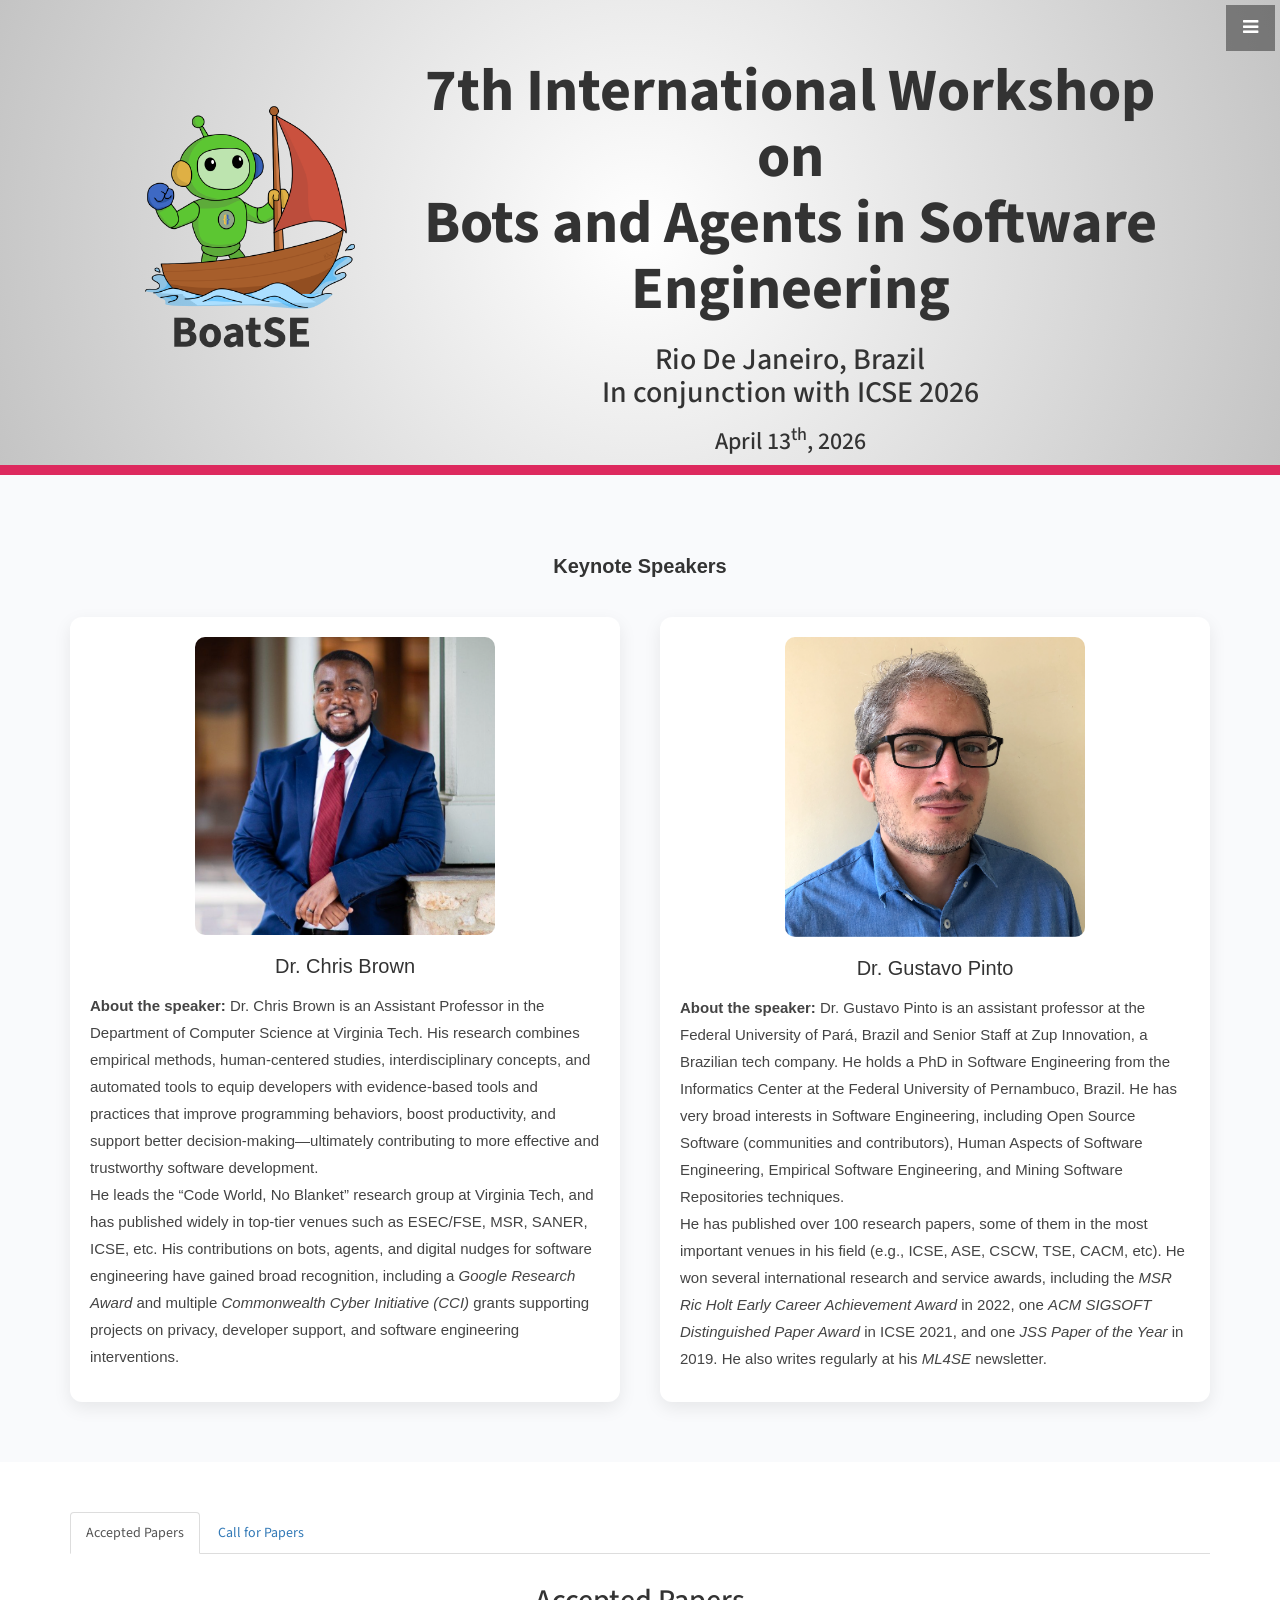
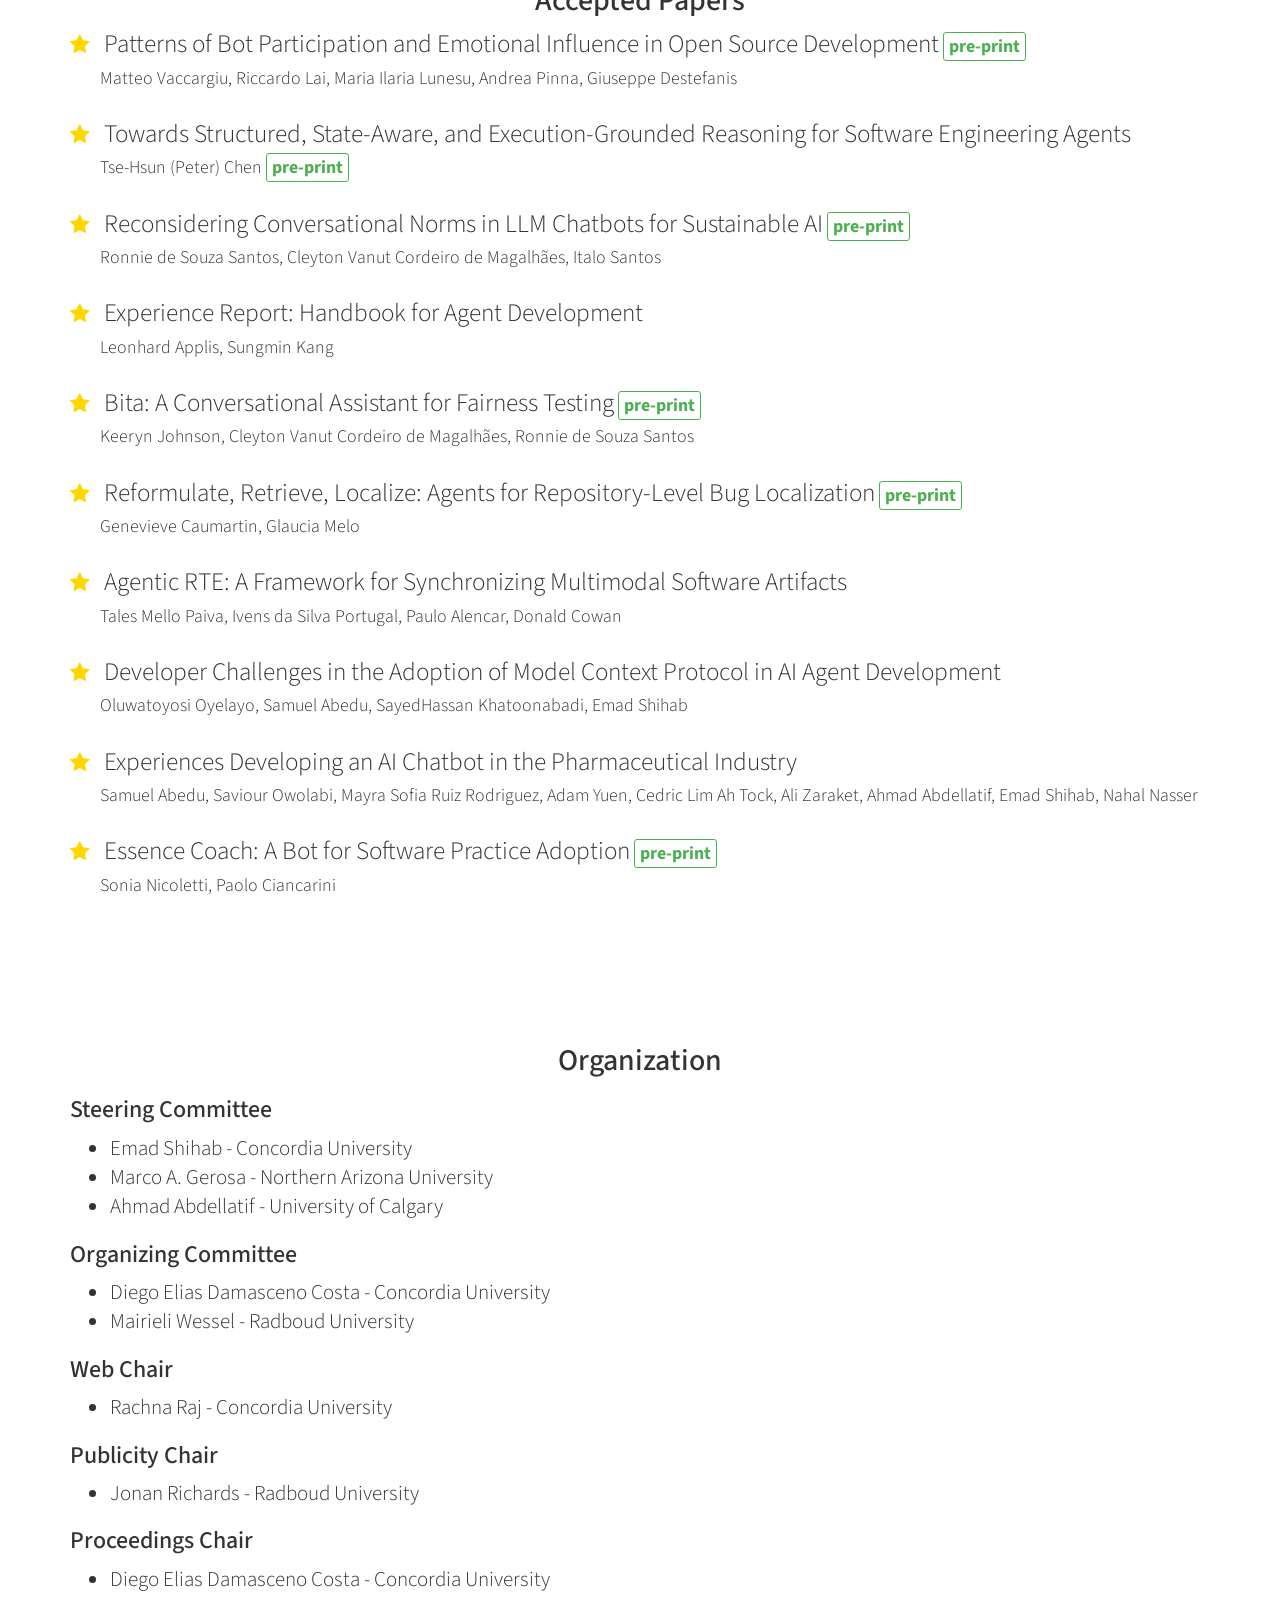
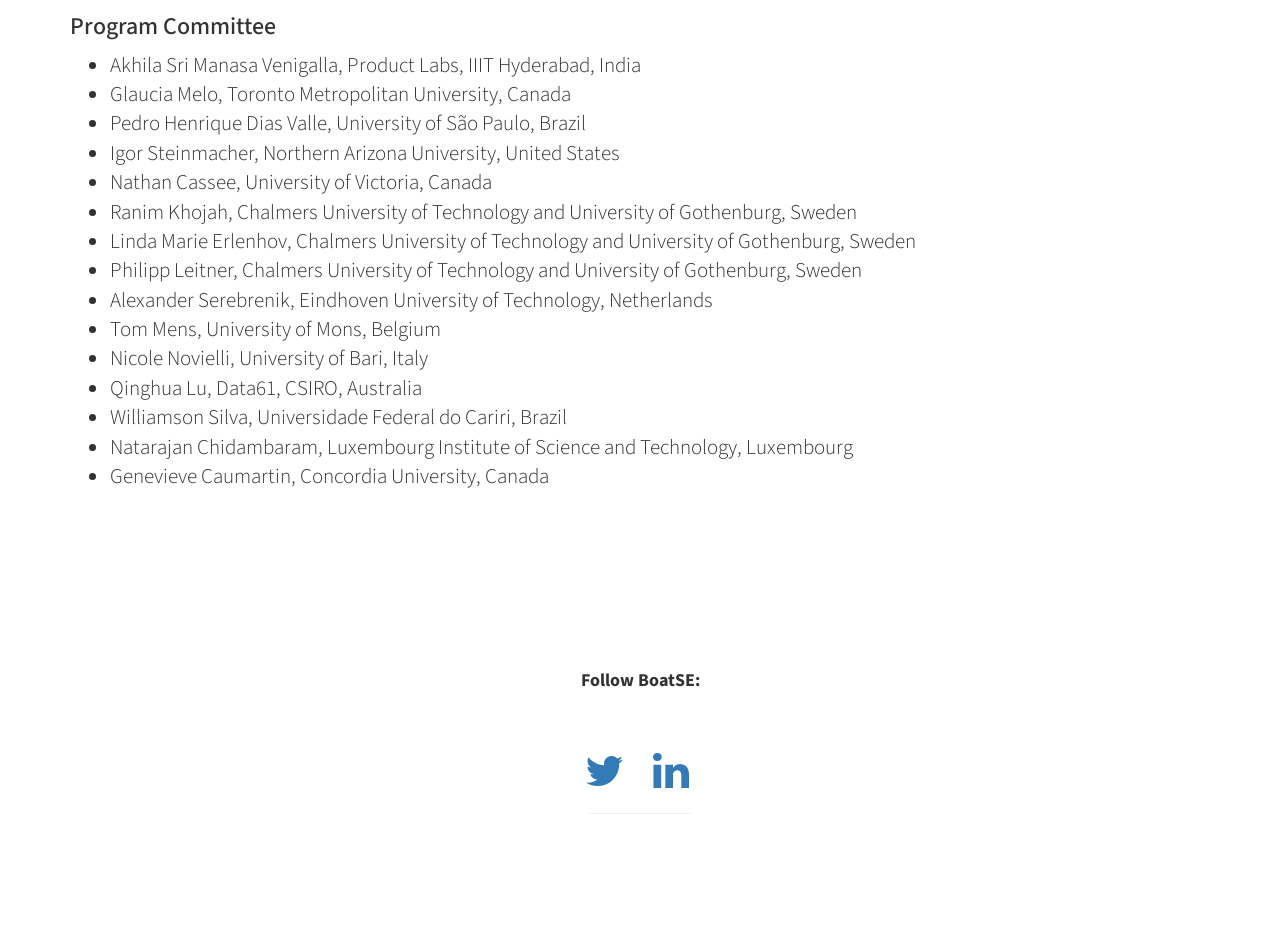
==== index.html @ 49e2bb7d "added preprring for accepted papers, four missing" ====
<!DOCTYPE html>
<html lang="en">

<head>
    <meta charset="euc-jp">
    <link rel="icon" type="image/x-icon" href="img/botse_logo.png" />

    <meta http-equiv="X-UA-Compatible" content="IE=edge">
    <meta name="viewport" content="width=device-width, initial-scale=1">
    <meta name="description" content="7th International Workshop on Bots and Agents in Software Engineerin">
    <meta name="author" content="">
    <title>BoatSE 2026</title>
    <link href="css/bootstrap.min.css" rel="stylesheet">
    <link href="css/stylish-portfolio.css" rel="stylesheet">
    <link href="font-awesome/css/font-awesome.min.css" rel="stylesheet" type="text/css">
    <link href="http://fonts.googleapis.com/css?family=Source+Sans+Pro:300,400,700,300italic,400italic,700italic"
        rel="stylesheet" type="text/css">
</head>

<body width="device-width">

    <a id="menu-toggle" href="#" class="btn btn-dark btn-lg toggle"><i class="fa fa-bars"></i></a>
    <nav id="sidebar-wrapper">
        <ul class="sidebar-nav">
            <a id="menu-close" href="#" class="btn btn-custom btn-lg pull-right toggle"><i class="fa fa-times"></i></a>
            <li class="sidebar-brand">
                <a href="#top" onclick=$("#menu-close").click();>BoatSE 2026</a>
            </li>
            <li>
                <a href="#top" onclick=$("#menu-close").click();>Keynote Speaker</a>
            </li>
            <li>
                <a href="#accepted" onclick=$("#menu-close").click();>Program</a>
            </li>
            <li>
                <a href="#Registration" onclick=$("#menu-close").click();>Registration</a>
            </li>
            <li>
                <a href="#papers" onclick=$("#menu-close").click();>About BoatSE</a>
            </li>
            <li>
                <a href="#papers" onclick=$("#menu-close").click();>Call for Papers</a>
            </li>
            <li>
                <a href="#dates" onclick=$("#menu-close").click();>Important Dates</a>
            </li>
            <li>
                <a href="#submission" onclick=$("#menu-close").click();>How to Submit</a>
            </li>
            <li>
                <a href="#talk" onclick=$("#menu-close").click();>Lighting Talks</a>
            </li>
            <li>
                <a href="#organization" onclick=$("#menu-close").click();>Organization</a>
            </li>
            <!-- <li>
                <a href="http://botse.org/2025/" >BotSE 2025</a>
            </li> -->

            <li>
                <a href="https://botse.github.io/2025/">BotSE 2025</a>
            </li>
            <li>
                <a href="https://botse.github.io/2023/">BotSE 2023</a>
            </li>
            <li>
                <a href="https://botse.github.io/2022/">BotSE 2022</a>
            </li>
            <li>
                <a href="https://botse.github.io/2021/">BotSE 2021</a>
            </li>
            <li>
                <a href="https://botse.github.io/2020/">BotSE 2020</a>
            </li>
            <li>
                <a href="https://botse.github.io/2019/">BotSE 2019</a>
            </li>
            <!-- <li>
                <a href="2016/" onclick = $("#menu-close").click(); >Previous Editions</a>
            </li> -->
        </ul>
    </nav>


    <header id="top" class="header"
        style="background: radial-gradient(circle,rgba(255, 255, 255, 1) 0%, rgba(196, 196, 196, 1) 100%); color: #333;">
        <div
            style="display: flex; flex-wrap: wrap; align-items: center; justify-content: space-around; padding: 0px min(10vw, 100px);">
            <img style="display: block; max-width:300px; max-height:300px; width: auto; height: auto;"
                src="img/logo_boat2026.png">
            <div style="text-align: center; flex: 1 0 300px;">
                <h1 style="font-size: 60px;padding-top: 5%; color:#333;"> <b>7th International Workshop on <br>Bots and
                        Agents in Software Engineering</b> </h1>
                <h2 style="color: #333;">Rio De Janeiro, Brazil <br> In conjunction with ICSE 2026 </h2>
                <h3 style="color: #333;">April 13<sup>th</sup>, 2026</h3>
            </div>
        </div>
    </header>

    <section id="papersAd" style="background-color: #DD295E; color: white !important;">
        <div class="container">
            <div class="row">
                <div class="col-lg-12">
                    <h4 class="text-center"><a style="color: white;" href="http://papers.botse.org/"></a> </h4>
                </div>
            </div>
        </div>
    </section>


    <section id="keynotes" class="about"
        style="padding: 60px 20px; background: #f9fafc; font-family: Arial, sans-serif;">
        <div class="container">
            <h2 class="text-center" style="font-size: 2rem; margin-bottom: 40px; font-weight: bold;">Keynote Speakers
            </h2>
            <div style="display: flex; flex-wrap: wrap; gap: 40px; justify-content: center;">

                <!-- Speaker 1 -->
                <div
                    style="background: #fff; border-radius: 12px; padding: 20px; box-shadow: 0 6px 18px rgba(0,0,0,0.08); text-align: center; flex: 1 1 45%;">
                    <img src="img/ChrisBrown.png" alt="Dr. Chris Brown"
                        style="display: block; width:300px; height:auto; border-radius: 10px; margin: 0 auto 20px;">
                    <h3 style="font-size: 2rem; margin-bottom: 15px;">Dr. Chris Brown</h3>
                    <p style="font-size: 1.5rem; line-height: 1.8; color: #444; text-align: left;">
                        <strong>About the speaker:</strong> Dr. Chris Brown is an Assistant Professor in the Department
                        of Computer Science at Virginia Tech. His research combines empirical methods, human-centered
                        studies, interdisciplinary concepts, and automated tools to equip developers with evidence-based
                        tools and practices that improve programming behaviors, boost productivity, and support better
                        decision-making&mdash;ultimately contributing to more effective and trustworthy software
                        development.
                        <br>
                        He leads the &ldquo;Code World, No Blanket&rdquo; research group at Virginia Tech, and has
                        published widely in top-tier venues such as ESEC/FSE, MSR, SANER, ICSE, etc. His contributions
                        on bots, agents, and digital nudges for software engineering have gained broad recognition,
                        including a <em>Google Research Award</em> and multiple <em>Commonwealth Cyber Initiative
                            (CCI)</em> grants supporting projects on privacy, developer support, and software
                        engineering interventions.
                </div>

                <!-- Speaker 2 -->
                <div
                    style="background: #fff; border-radius: 12px; padding: 20px; box-shadow: 0 6px 18px rgba(0,0,0,0.08); text-align: center; flex: 1 1 45%;">
                    <img src="img/GustavoPinto.png" alt="Dr. Gustavo Pinto"
                        style="display: block; width:300px; height:auto; border-radius: 10px; margin: 0 auto 20px;">
                    <h3 style="font-size: 2rem; margin-bottom: 15px;">Dr. Gustavo Pinto</h3>
                    <p style="font-size: 1.5rem; line-height: 1.8; color: #444; text-align: left;">
                        <strong>About the speaker:</strong> Dr. Gustavo Pinto is an assistant professor at the Federal
                        University of Par&aacute;, Brazil and Senior Staff at Zup Innovation, a Brazilian tech company.
                        He holds a PhD in Software Engineering from the Informatics Center at the Federal University of
                        Pernambuco, Brazil. He has very broad interests in Software Engineering, including Open Source
                        Software (communities and contributors), Human Aspects of Software Engineering, Empirical
                        Software Engineering, and Mining Software Repositories techniques.
                        <br>
                        He has published over 100 research papers, some of them in the most important venues in his
                        field (e.g., ICSE, ASE, CSCW, TSE, CACM, etc). He won several international research and service
                        awards, including the <em>MSR Ric Holt Early Career Achievement Award</em> in 2022, one <em>ACM
                            SIGSOFT Distinguished Paper Award</em> in ICSE 2021, and one <em>JSS Paper of the Year</em>
                        in 2019. He also writes regularly at his <em>ML4SE</em> newsletter.
                    </p>
                </div>

            </div>
        </div>
    </section>

    <!-- <section id="papers" class="about">
        <div class="container">
            <div class="row">
                <div class="col-lg-12">
                    <h2 class="text-center">Call for Papers
                        <br>
                        International Workshop on Bots and Agents in Software Engineering
                        <br>
                        (BoatSE)
                    </h2>
                    <div class="lead">
                        <p class="text-center"></p>
                    </div>
                    <p class="lead" style="text-align: justify;">
                        Bots (short for software robots) are software applications that perform often repetitive or
                        simple tasks. In particular, social and chat bots interacting with humans are a recent research
                        topic. Similarly, bots can be used to automate many tasks that are performed by software
                        practitioners and teams in their day-to-day work. Recent work argue that bots can save
                        developers' time and significantly increase productivity. Therefore, the goal of this one-day
                        workshop is to bring together software engineering researchers and practitioners to discuss the
                        opportunities and challenges of bots in software engineering. We solicit <b>6-page work in
                            progress papers, position papers, and experience reports.</b> Work in progress papers are
                        expected to describe new research results and make contributions to the body knowledge in the
                        area. Position papers are expected to discuss controversial issues in the field, or describe
                        interesting or thought provoking ideas that are not yet fully developed. Experience reports are
                        expected to describe experiences with (amongst other things) the development, deployment, and
                        maintenance of bot-based systems in the software engineering domain.We have also included <b>
                            5-page extended abstract publications</b> free of APC charges that will appear as extended
                        abstracts in the proceedings. All submissions will be reviewed by at least three program
                        committee members. Accepted submissions will be invited to give a talk to present their
                        findings. Submissions may address issues along the general themes, including but not limited, to
                        the following topics:

                    <ul class="lead">
                        <li> Using bots and agents to derive software requirements and documentation </li>
                        <li> Using bots and agents in the context of the reliability, quality, safety, security,
                            privacy, and trustworthiness of software systems </li>
                        <li> Using bots and agents to support software continuous integration, deployment, and delivery
                        </li>
                        <li> Using bots and agents to enhance and support software testing & maintenance </li>
                        <li> Supporting and answering developer questions using bots </li>
                        <li> Issues related to the use of, or research on, SE bots and agents (e.g., privacy, ethical,
                            human-computer interaction) </li>
                        <li> Practical experiences in developing bots </li>
                        <li> Experiences on using bot frameworks in software systems </li>
                        </p>
                    </ul>
                </div>
            </div>

        </div>

    </section> -->



    <section id="papers-section" class="about">
        <div class="container">
            <div class="row">
                <div class="col-lg-12">
                    <!-- Tab Navigation -->
                    <ul class="nav nav-tabs" role="tablist" style="margin-bottom: 30px;">
                        <li role="presentation" class="active">
                            <a href="#accepted-papers" aria-controls="accepted-papers" role="tab"
                                onclick="switchTab(event, 'accepted-papers')">Accepted Papers</a>
                        </li>
                        <li role="presentation">
                            <a href="#call-for-papers" aria-controls="call-for-papers" role="tab"
                                onclick="switchTab(event, 'call-for-papers')">Call for Papers</a>
                        </li>
                    </ul>

                    <!-- Tab Content -->
                    <div class="tab-content">
                        <!-- Accepted Papers Tab -->
                        <div role="tabpanel" class="tab-pane fade in active" id="accepted-papers">
                            <h2 class="text-center">Accepted Papers</h2>
                            <ul class="lead" style="list-style: none; padding-left: 0;">
                                <li style="margin-bottom: 25px;">
                                    <i class="fa fa-star" style="color: #ffd700; margin-right: 10px;"></i>
                                    <span style="font-size: 1.2em;">Patterns of Bot Participation and Emotional
                                        Influence in Open Source Development</span>
                                    <a href="https://www.arxiv.org/pdf/2601.11138" target="_blank" style="font-size: 0.85em; color: #4CAF50; text-decoration: none; 
          border: 1px solid #4CAF50; padding: 1px 5px; border-radius: 3px;">
                                        <b>pre-print</b>
                                    </a><br>
                                    <small style="margin-left: 30px;"> Matteo Vaccargiu, Riccardo Lai, Maria Ilaria
                                        Lunesu, Andrea Pinna, Giuseppe Destefanis</small>
                                    <!-- <small style="margin-left: 30px;">
                                    <a href="#"><i class="fa fa-link"></i> DOI</a> 
                                    <a href="#" style="margin-left: 10px;"><i class="fa fa-file-text"></i> Pre-print</a>
                                </small> -->
                                </li>
                                <li style="margin-bottom: 25px;">
                                    <i class="fa fa-star" style="color: #ffd700; margin-right: 10px;"></i>
                                    <span style="font-size: 1.2em;">Towards Structured, State-Aware, and
                                        Execution-Grounded Reasoning for Software Engineering Agents</span><br>
                                    <small style="margin-left: 30px;"> Tse-Hsun (Peter) Chen </small> <a href="https://www.arxiv.org/pdf/2602.04640" target="_blank" style="font-size: 0.85em; color: #4CAF50; text-decoration: none; 
          border: 1px solid #4CAF50; padding: 1px 5px; border-radius: 3px;">
                                        <b>pre-print</b>
                                    </a>
                                </li>
                                <li style="margin-bottom: 25px;">
                                    <i class="fa fa-star" style="color: #ffd700; margin-right: 10px;"></i>
                                    <span style="font-size: 1.2em;">Reconsidering Conversational Norms in LLM Chatbots
                                        for Sustainable AI</span> <a href="https://arxiv.org/pdf/2512.14673" target="_blank" style="font-size: 0.85em; color: #4CAF50; text-decoration: none; 
          border: 1px solid #4CAF50; padding: 1px 5px; border-radius: 3px;">
                                        <b>pre-print</b>
                                    </a><br>
                                    <small style="margin-left: 30px;">Ronnie de Souza Santos, Cleyton Vanut Cordeiro de
                                        Magalh&atilde;es, Italo Santos </small>
                                </li>
                                <li style="margin-bottom: 25px;">
                                    <i class="fa fa-star" style="color: #ffd700; margin-right: 10px;"></i>
                                    <span style="font-size: 1.2em;">Experience Report: Handbook for Agent
                                        Development</span>
                                    <br>
                                    <small style="margin-left: 30px;"> Leonhard Applis, Sungmin Kang</small>
                                </li>

                                <li style="margin-bottom: 25px;">
                                    <i class="fa fa-star" style="color: #ffd700; margin-right: 10px;"></i>
                                    <span style="font-size: 1.2em;">Bita: A Conversational Assistant for Fairness
                                        Testing</span> <a href="https://arxiv.org/pdf/2512.05428" target="_blank" style="font-size: 0.85em; color: #4CAF50; text-decoration: none; 
          border: 1px solid #4CAF50; padding: 1px 5px; border-radius: 3px;">
                                        <b>pre-print</b>
                                    </a><br>
                                    <small style="margin-left: 30px;"> Keeryn Johnson, Cleyton Vanut Cordeiro de
                                        Magalh&atilde;es, Ronnie de Souza Santos </small>
                                </li>

                                <li style="margin-bottom: 25px;">
                                    <i class="fa fa-star" style="color: #ffd700; margin-right: 10px;"></i>
                                    <span style="font-size: 1.2em;">Reformulate, Retrieve, Localize: Agents for
                                        Repository-Level Bug Localization</span> <a href="https://www.arxiv.org/pdf/2512.07022" target="_blank" style="font-size: 0.85em; color: #4CAF50; text-decoration: none; 
          border: 1px solid #4CAF50; padding: 1px 5px; border-radius: 3px;">
                                        <b>pre-print</b>
                                    </a><br>
                                    <small style="margin-left: 30px;"> Genevieve Caumartin, Glaucia Melo </small>
                                </li>

                                <li style="margin-bottom: 25px;">
                                    <i class="fa fa-star" style="color: #ffd700; margin-right: 10px;"></i>
                                    <span style="font-size: 1.2em;">Agentic RTE: A Framework for Synchronizing
                                        Multimodal Software Artifacts</span><br>
                                    <small style="margin-left: 30px;"> Tales Mello Paiva, Ivens da Silva Portugal, Paulo
                                        Alencar, Donald Cowan </small>
                                </li>

                                <li style="margin-bottom: 25px;">
                                    <i class="fa fa-star" style="color: #ffd700; margin-right: 10px;"></i>
                                    <span style="font-size: 1.2em;">Developer Challenges in the Adoption of Model
                                        Context Protocol in AI Agent Development</span><br>
                                    <small style="margin-left: 30px;"> Oluwatoyosi Oyelayo, Samuel Abedu, SayedHassan
                                        Khatoonabadi, Emad Shihab </small>
                                </li>

                                <li style="margin-bottom: 25px;">
                                    <i class="fa fa-star" style="color: #ffd700; margin-right: 10px;"></i>
                                    <span style="font-size: 1.2em;">Experiences Developing an AI Chatbot in the
                                        Pharmaceutical Industry</span><br>
                                    <small style="margin-left: 30px;"> Samuel Abedu, Saviour Owolabi, Mayra Sofia Ruiz
                                        Rodriguez, Adam Yuen, Cedric Lim Ah Tock, Ali Zaraket, Ahmad Abdellatif, Emad
                                        Shihab, Nahal Nasser </small>
                                </li>

                                <li style="margin-bottom: 25px;">
                                    <i class="fa fa-star" style="color: #ffd700; margin-right: 10px;"></i>
                                    <span style="font-size: 1.2em;">Essence Coach: A Bot for Software Practice
                                        Adoption</span> <a href="https://www.arxiv.org/pdf/2508.16445" target="_blank" style="font-size: 0.85em; color: #4CAF50; text-decoration: none; 
          border: 1px solid #4CAF50; padding: 1px 5px; border-radius: 3px;">
                                        <b>pre-print</b>
                                    </a><br>
                                    <small style="margin-left: 30px;"> Sonia Nicoletti, Paolo Ciancarini</small>
                                </li>
                            </ul>
                        </div>

                        <!-- Call for Papers Tab -->
                        <div role="tabpanel" class="tab-pane fade" id="call-for-papers">
                            <h2 class="text-center">Call for Papers
                                <br>
                                International Workshop on Bots and Agents in Software Engineering
                                <br>
                                (BoatSE)
                            </h2>
                            <div class="lead">
                                <p class="text-center"></p>
                            </div>
                            <p class="lead" style="text-align: justify;">
                                Bots (short for software robots) are software applications that perform often repetitive
                                or
                                simple tasks. In particular, social and chat bots interacting with humans are a recent
                                research
                                topic. Similarly, bots can be used to automate many tasks that are performed by software
                                practitioners and teams in their day-to-day work. Recent work argue that bots can save
                                developers' time and significantly increase productivity. Therefore, the goal of this
                                one-day
                                workshop is to bring together software engineering researchers and practitioners to
                                discuss the
                                opportunities and challenges of bots in software engineering. We solicit <b>6-page work
                                    in
                                    progress papers, position papers, and experience reports.</b> Work in progress
                                papers are
                                expected to describe new research results and make contributions to the body knowledge
                                in the
                                area. Position papers are expected to discuss controversial issues in the field, or
                                describe
                                interesting or thought provoking ideas that are not yet fully developed. Experience
                                reports are
                                expected to describe experiences with (amongst other things) the development,
                                deployment, and
                                maintenance of bot-based systems in the software engineering domain. We have also
                                included <b>
                                    5-page extended abstract publications</b> free of APC charges that will appear as
                                extended
                                abstracts in the proceedings. All submissions will be reviewed by at least three program
                                committee members. Accepted submissions will be invited to give a talk to present their
                                findings. Submissions may address issues along the general themes, including but not
                                limited, to
                                the following topics:
                            </p>

                            <ul class="lead">
                                <li>Using bots and agents to derive software requirements and documentation</li>
                                <li>Using bots and agents in the context of the reliability, quality, safety, security,
                                    privacy, and trustworthiness of software systems</li>
                                <li>Using bots and agents to support software continuous integration, deployment, and
                                    delivery</li>
                                <li>Using bots and agents to enhance and support software testing & maintenance</li>
                                <li>Supporting and answering developer questions using bots</li>
                                <li>Issues related to the use of, or research on, SE bots and agents (e.g., privacy,
                                    ethical,
                                    human-computer interaction)</li>
                                <li>Practical experiences in developing bots</li>
                                <li>Experiences on using bot frameworks in software systems</li>
                            </ul>


                            <section id="dates" class="about">
                                <div class="container">
                                    <div class="row">
                                        <div class="col-lg-12">
                                            <h2 class="text-center">Important Dates</h2>
                                            <p class="lead">All deadlines are firm at the Anywhere on Earth (AoE):</p>

                                            <ul class="lead">

                                                <!-- <li>Submission Deadline: 11 November 2024 </li> -->
                                                <!-- <li>Lightning Talks Submission Deadline: 15 November 2024 </li> -->
                                                <li>Submission Deadline: 27 October 2025</li>
                                                <!-- <li>Lightning talks submission deadline: 24 October 2025</li> -->
                                                <li>Acceptance Notification: 24 November 2025 </li>
                                                <li>Camera Ready: 26 January 2026 </li>
                                            </ul>

                                        </div>
                                    </div>
                                </div>

                                <section id="submission" class="about">
                                    <div class="container">
                                        <div class="row">
                                            <div class="col-lg-12">
                                                <h2 class="text-center">How to Submit (adapted from ICSE)</h2>
                                                <p class="lead" style="text-align: justify;">


                                                    Submissions should be made via <a
                                                        href="https://icse2026-boatse.hotcrp.com">HotCRP</a> by
                                                    the submission deadline. <br><br>

                                                    All submissions must be in PDF format and conform, at the time of
                                                    submission, to the
                                                    official ACM Primary Article Template, which can be obtained from
                                                    the
                                                    <a href="https://www.acm.org/publications/proceedings-template">ACM
                                                        Proceedings Template
                                                        page</a>.
                                                    LaTeX users should use the <code>sigconf</code> option and the
                                                    <code>review</code> option to
                                                    produce line numbers for reviewer reference.
                                                    The following LaTeX code should be placed at the start of the
                                                    document:
                                                    <br><br>
                                                    <span
                                                        style="color:crimson">\documentclass[sigconf,review]{acmart}</span>
                                                    <br><br>
                                                    Submissions must not exceed 6 pages, including all text, figures,
                                                    tables, and appendices;
                                                    one additional page containing only references is permitted.
                                                    <br><br>
                                                    By submitting to BoatSE 2026, authors acknowledge awareness and
                                                    agreement with the
                                                    <a href="https://www.acm.org/publications/policies/plagiarism">ACM
                                                        Policy and Procedures on
                                                        Plagiarism</a>
                                                    and the <a
                                                        href="https://www.ieee.org/publications/rights/plagiarism/id-plagiarism.html">IEEE
                                                        Plagiarism FAQ</a>.
                                                    Papers must not have been published or be under review elsewhere
                                                    during the BoatSE 2026
                                                    review process.
                                                    <br><br>
                                                    Authors should acknowledge that they conform to the authorship
                                                    policy of the IEEE,
                                                    submission policy of the IEEE, and the authorship policy of the ACM
                                                    (and associated FAQ).
                                                    This includes following these points related to the use of
                                                    Generative AI:
                                                <ul class="lead">
                                                    <li style="text-align: justify;">"Generative AI tools and
                                                        technologies, such as ChatGPT, may
                                                        not be listed as authors of an ACM published Work. The use of
                                                        generative AI tools and
                                                        technologies to create content is permitted but must be fully
                                                        disclosed in the Work. For
                                                        example, the authors could include the following statement in
                                                        the Acknowledgements
                                                        section of the Work: ChatGPT was utilized to generate sections
                                                        of this Work, including
                                                        text, tables, graphs, code, data, citations, etc.). If you are
                                                        uncertain about the need
                                                        to disclose the use of a particular tool, err on the side of
                                                        caution, and include a
                                                        disclosure in the acknowledgements section of the Work." - ACM
                                                    </li>
                                                    <li style="text-align: justify;">"The use of artificial intelligence
                                                        (AI)-generated text in
                                                        an article shall be disclosed in the acknowledgements section of
                                                        any paper submitted to
                                                        an IEEE Conference or Periodical. The sections of the paper that
                                                        use AI-generated text
                                                        shall have a citation to the AI system used to generate the
                                                        text." - IEEE</li>
                                                    <li style="text-align: justify;">"If you are using generative AI
                                                        software tools to edit and
                                                        improve the quality of your existing text in much the same way
                                                        you would use a typing
                                                        assistant like Grammarly to improve spelling, grammar,
                                                        punctuation, clarity, engagement
                                                        or to use a basic word processing system to correct spelling or
                                                        grammar, it is not
                                                        necessary to disclose such usage of these tools in your Work." -
                                                        ACM</li>
                                                </ul>
                                            </div>
                                        </div>
                                    </div>
                                </section>

                            </section>

    </section>

    <section id="organization" class="about">
        <div class="container">
            <div class="row">
                <div class="col-lg-12">
                    <h2 class="text-center">Organization</h2>

                    <h3>Steering Committee</h3>
                    <ul class="lead">
                        <li>Emad Shihab - Concordia University </li>
                        <li>Marco A. Gerosa - Northern Arizona University</li>
                        <li>Ahmad Abdellatif - University of Calgary</li>
                    </ul>

                    <h3>Organizing Committee</h3>
                    <ul class="lead">
                        <li>Diego Elias Damasceno Costa - Concordia University</li>
                        <li>Mairieli Wessel - Radboud University</li>
                    </ul>

                    <h3>Web Chair</h3>
                    <ul class="lead">
                        <li>
                            Rachna Raj - Concordia University
                        </li>
                    </ul>


                    <h3>Publicity Chair</h3>
                    <ul class="lead">
                        <li> Jonan Richards - Radboud University</li>
                    </ul>


                    <h3>Proceedings Chair</h3>
                    <ul class="lead">
                        <li>Diego Elias Damasceno Costa - Concordia University</li>
                    </ul>


                    <h3>Program Committee</h3>
                    <ul class="lead">

                        <li>Akhila Sri Manasa Venigalla, Product Labs, IIIT Hyderabad, India</li>
                        <li>Glaucia Melo, Toronto Metropolitan University, Canada</li>
                        <li>Pedro Henrique Dias Valle, University of S&atilde;o Paulo, Brazil</li>
                        <li>Igor Steinmacher, Northern Arizona University, United States</li>
                        <li>Nathan Cassee, University of Victoria, Canada</li>
                        <li>Ranim Khojah, Chalmers University of Technology and University of Gothenburg, Sweden</li>
                        <li>Linda Marie Erlenhov, Chalmers University of Technology and University of Gothenburg, Sweden
                        </li>
                        <li>Philipp Leitner, Chalmers University of Technology and University of Gothenburg, Sweden</li>
                        <li>Alexander Serebrenik, Eindhoven University of Technology, Netherlands</li>
                        <li>Tom Mens, University of Mons, Belgium</li>
                        <li>Nicole Novielli, University of Bari, Italy</li>
                        <li>Qinghua Lu, Data61, CSIRO, Australia</li>
                        <li>Williamson Silva, Universidade Federal do Cariri, Brazil</li>
                        <li>Natarajan Chidambaram, Luxembourg Institute of Science and Technology, Luxembourg</li>
                        <li>Genevieve Caumartin, Concordia University, Canada</li>


                    </ul>

                </div>
            </div>

        </div>

    </section>


    <footer>
        <div class="container">
            <div class="row">
                <div class="col-lg-10 col-lg-offset-1 text-center">
                    <h4><strong>Follow BoatSE:</strong>
                    </h4>
                    <p><br></p>

                    <br>
                    <ul class="list-inline">

                        <li>
                            <a href="https://twitter.com/BotSE_WS"><i class="fa fa-twitter fa-fw fa-3x"></i></a>
                        </li>
                        <!-- <li>
                            <a href="https://www.facebook.com/BotSEws"><i class="fa fa-facebook fa-fw fa-3x"></i></a>
                        </li> -->

                        <li>
                            <a href="https://www.linkedin.com/company/boatse/about/"><i
                                    class="fa fa-linkedin fa-fw fa-3x"></i></a>
                        </li>

                    </ul>
                    <hr class="small">
                    <p class="text-muted"></p>
                </div>
            </div>
        </div>
    </footer>

    <!-- jQuery -->
    <script src="js/jquery.js"></script>


    <script src="js/bootstrap.min.js"></script>
    <!-- added a function for switching between accepted papers and call for papers tab. -->

    <script src="js/tabswitch.js"></script>


    <script>

        $("#menu-close").click(function (e) {
            e.preventDefault();
            $("#sidebar-wrapper").toggleClass("active");
        });

        $("#menu-toggle").click(function (e) {
            e.preventDefault();
            $("#sidebar-wrapper").toggleClass("active");
        });

        $(function () {
            $('a[href*=#]:not([href=#])').click(function () {
                if (location.pathname.replace(/^\//, '') == this.pathname.replace(/^\//, '') || location.hostname == this.hostname) {

                    var target = $(this.hash);
                    target = target.length ? target : $('[name=' + this.hash.slice(1) + ']');
                    if (target.length) {
                        $('html,body').animate({
                            scrollTop: target.offset().top
                        }, 1000);
                        return false;
                    }
                }
            });
        });
    </script>

</body>

</html>
---- css/stylish-portfolio.css ----
/*!
 * Start Bootstrap - Stylish Portfolio Bootstrap Theme (http://startbootstrap.com)
 * Code licensed under the Apache License v2.0.
 * For details, see http://www.apache.org/licenses/LICENSE-2.0.
 */

/* Global Styles */

html,
body {
    width: 100%;
    height: 100%;
}

body {
    font-family: "Source Sans Pro","Helvetica Neue",Helvetica,Arial,sans-serif;
}

.text-vertical-center {
    display: table-cell;
    text-align: center;
    vertical-align: middle;
}

.text-vertical-horizontal-center {
    display: table-cell;
    text-align: center;
    vertical-align: middle;
    margin: auto;
    width: 60%;
	padding-left: 20px;
	padding-right: 20px;
    padding-top: 20px;
    padding-bottom: 30px;
    color: #fff;
    align-items: center;
}

.text-vertical-center h1 {
    margin: 0;
    padding: 0;
    font-size: 4.5em;
    font-weight: 700;
}

/* Custom Button Styles */

.btn-dark {
    border-radius: 0;
    color: #fff;
    background-color: rgba(0,0,0,0.4);
}

.btn-dark:hover,
.btn-dark:focus,
.btn-dark:active {
    color: #fff;
    background-color: rgba(0,0,0,0.7);
}

.btn-light {
    border-radius: 0;
    color: #333;
    background-color: rgb(255,255,255);
}

.btn-custom:hover {
    color: #337AB7;
    background-color: rgba(255,255,255,0.2);
}

.btn-light:hover,
.btn-light:focus,
.btn-light:active {
    color: #333;
    background-color: rgba(255,255,255,0.8);
}

/* Custom Horizontal Rule */

hr.small {
    max-width: 100px;
}

/* Side Menu */

#sidebar-wrapper {
    z-index: 1000;
    position: fixed;
    right: 0;
    width: 250px;
    height: 100%;
    margin-right: -250px;
    overflow-y: auto;
    background: #222;
    -webkit-transition: all 0.4s ease 0s;
    -moz-transition: all 0.4s ease 0s;
    -ms-transition: all 0.4s ease 0s;
    -o-transition: all 0.4s ease 0s;
    transition: all 0.4s ease 0s;
}

.sidebar-nav {
    position: absolute;
    top: 0;
    width: 250px;
    margin: 0;
    padding: 0;
    list-style: none;
}

.sidebar-nav li {
    text-indent: 20px;
    line-height: 40px;
}

.sidebar-nav li a {
    display: block;
    text-decoration: none;
    color: #999;
}

.sidebar-nav li a:hover {
    text-decoration: none;
    color: #fff;
    background: rgba(255,255,255,0.2);
}

.sidebar-nav li a:active,
.sidebar-nav li a:focus {
    text-decoration: none;
}

.sidebar-nav > .sidebar-brand {
    height: 55px;
    font-size: 18px;
    line-height: 55px;
}

.sidebar-nav > .sidebar-brand a {
    color: #999;
}

.sidebar-nav > .sidebar-brand a:hover {
    color: #fff;
    background: none;
}

#menu-toggle {
    z-index: 1;
    position: fixed;
    top: 0;
    right: 0;
}

#sidebar-wrapper.active {
    right: 250px;
    width: 250px;
    -webkit-transition: all 0.4s ease 0s;
    -moz-transition: all 0.4s ease 0s;
    -ms-transition: all 0.4s ease 0s;
    -o-transition: all 0.4s ease 0s;
    transition: all 0.4s ease 0s;
}

.toggle {
    margin: 5px 5px 0 0;
}

/* Header */


.header {
    display: table;
    position: relative;
    width: 100%;
    /*min-height: 833px;*/
    /*background: url(../img/bot.png) no-repeat center center scroll;*/
    background-color: #54727D;
    -webkit-background-size: cover;
    -moz-background-size: cover;
    background-size: cover;
    -o-background-size: cover;
}

.panel-transparent {
    background: rgba(0, 0, 0, 0.4)!important;
}
/* About */

.about {
    padding: 50px 0;
}

/* Services */

.services {
    padding: 50px 0;
}

.service-item {
    margin-bottom: 30px;
}

/* Callout */

.callout {
    display: table;
    width: 100%;
    height: 400px;
    color: #fff;
    background: url(../img/callout.jpg) no-repeat center center scroll;
    -webkit-background-size: cover;
    -moz-background-size: cover;
    background-size: cover;
    -o-background-size: cover;
}

/* Portfolio */

.portfolio {
    padding: 50px 0;
}

.portfolio-item {
    margin-bottom: 30px;
}

.img-portfolio {
    margin: 0 auto;
}

.img-portfolio:hover {
    opacity: 0.8;
}

/* Call to Action */

.call-to-action {
    padding: 50px 0;
}

.call-to-action .btn {
    margin: 10px;
}

/* Map */

.map {
    height: 500px;
}

@media(max-width:768px) {
    .map {
        height: 75%;
    }
}

/* Footer */

footer {
    padding: 100px 0;
}
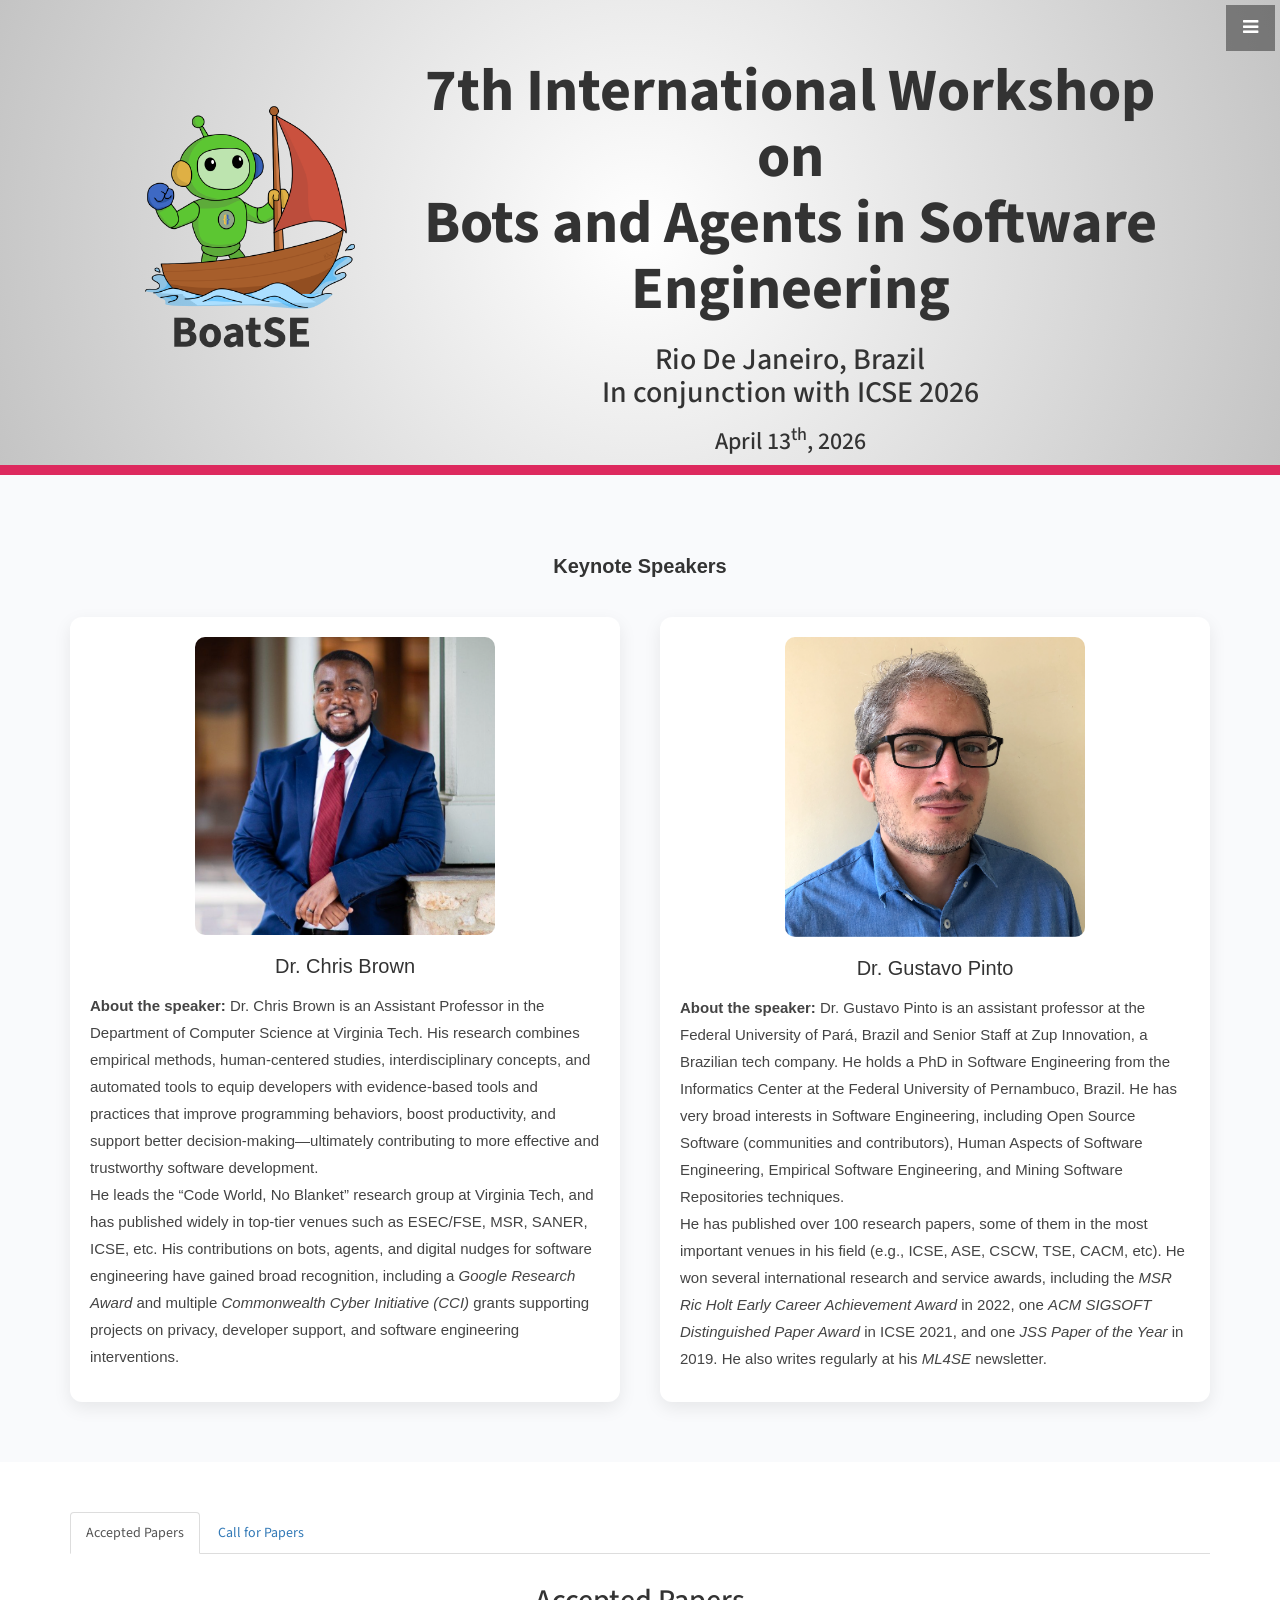
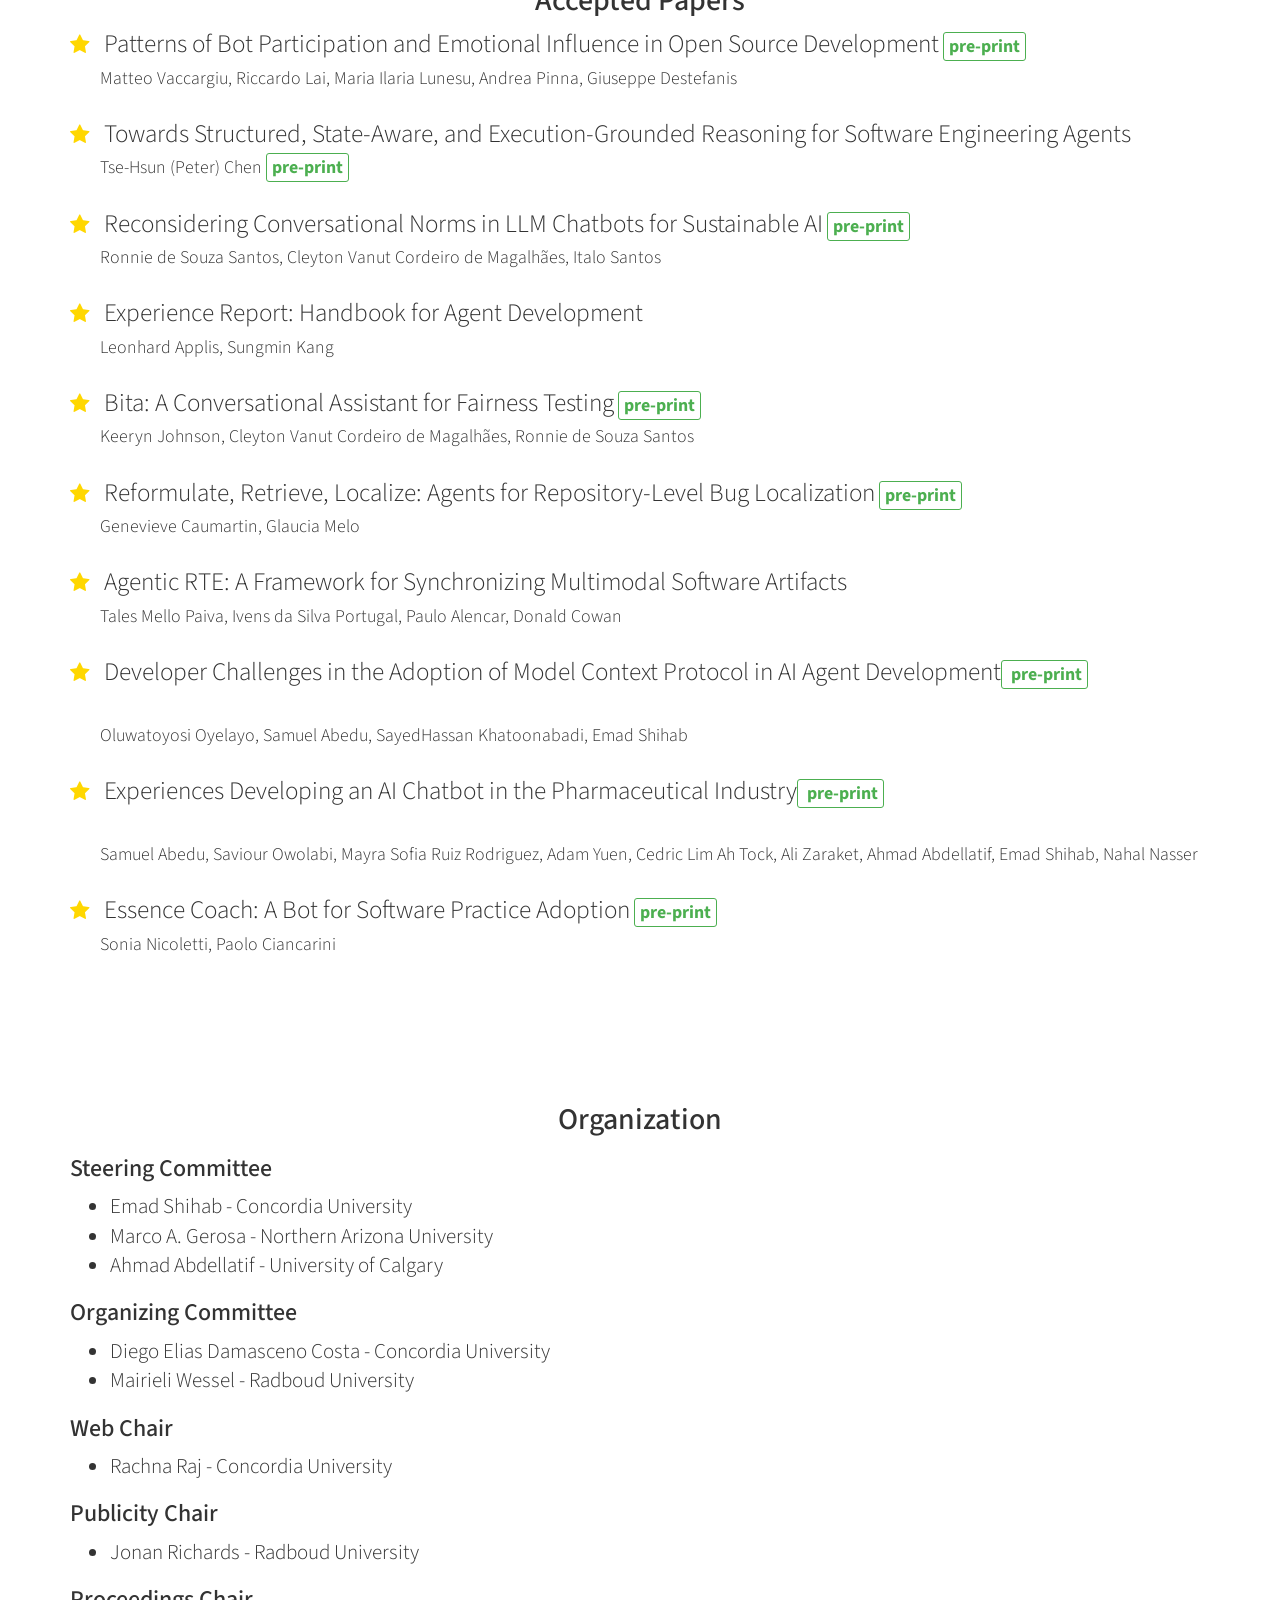
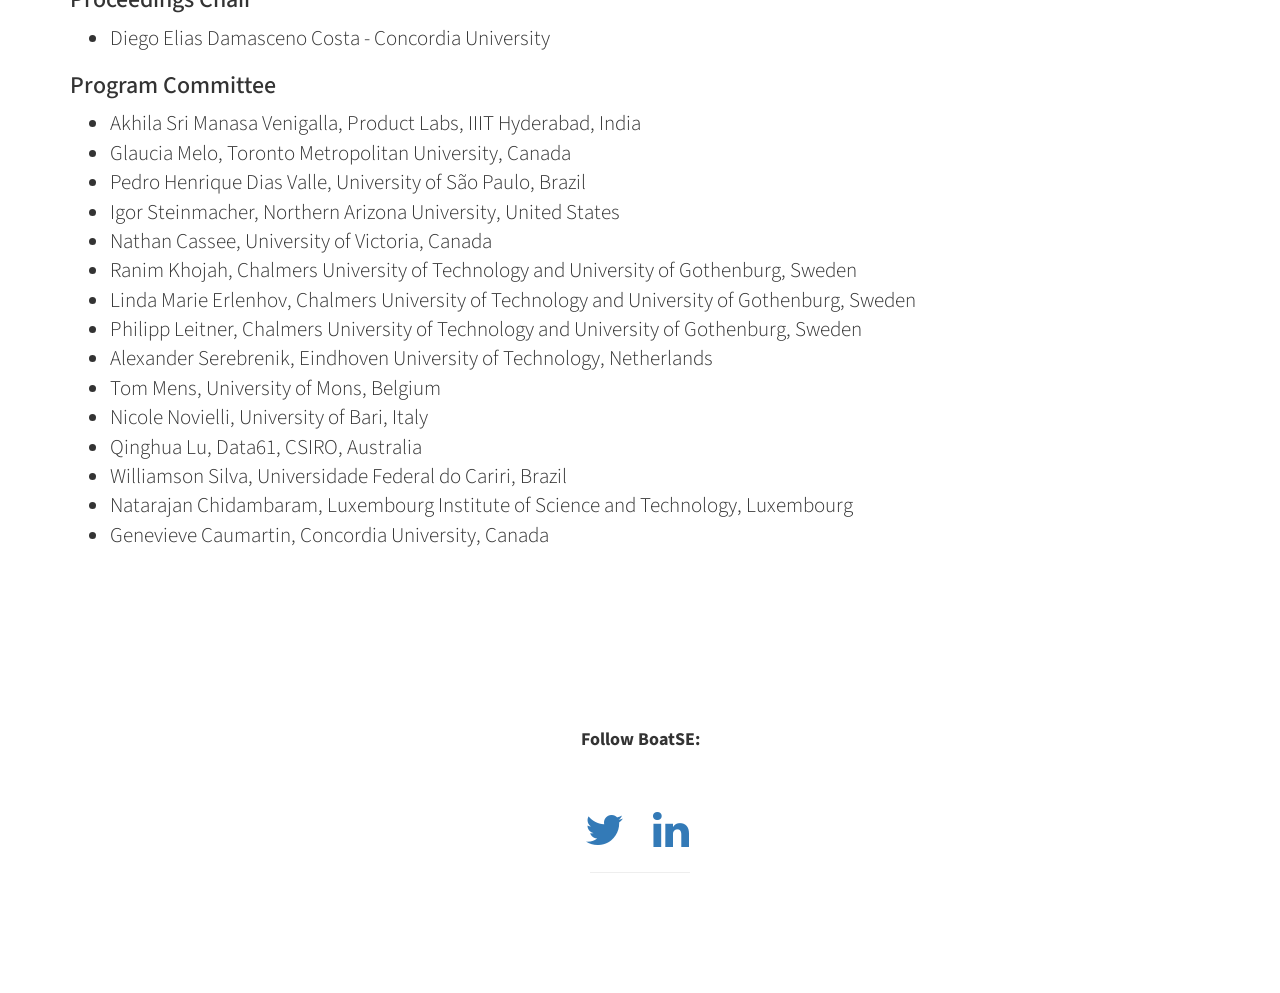
==== commit 085ce4ca: "adding two more pre-print" ====
--- a/index.html
+++ b/index.html
@@ -315,7 +315,10 @@
                                 <li style="margin-bottom: 25px;">
                                     <i class="fa fa-star" style="color: #ffd700; margin-right: 10px;"></i>
                                     <span style="font-size: 1.2em;">Developer Challenges in the Adoption of Model
-                                        Context Protocol in AI Agent Development</span><br>
+                                        Context Protocol in AI Agent Development</span><a href="https://das.encs.concordia.ca/pdf/oyelayo_BoatSE2026.pdf" target="_blank" style="font-size: 0.85em; color: #4CAF50; text-decoration: none; 
+          border: 1px solid #4CAF50; padding: 1px 5px; border-radius: 3px;">
+                                        <b>pre-print</b>
+                                    </a><br><br>
                                     <small style="margin-left: 30px;"> Oluwatoyosi Oyelayo, Samuel Abedu, SayedHassan
                                         Khatoonabadi, Emad Shihab </small>
                                 </li>
@@ -323,7 +326,10 @@
                                 <li style="margin-bottom: 25px;">
                                     <i class="fa fa-star" style="color: #ffd700; margin-right: 10px;"></i>
                                     <span style="font-size: 1.2em;">Experiences Developing an AI Chatbot in the
-                                        Pharmaceutical Industry</span><br>
+                                        Pharmaceutical Industry</span><a href="https://das.encs.concordia.ca/pdf/abedu_BoatSE2026.pdf" target="_blank" style="font-size: 0.85em; color: #4CAF50; text-decoration: none; 
+          border: 1px solid #4CAF50; padding: 1px 5px; border-radius: 3px;">
+                                        <b>pre-print</b>
+                                    </a><br><br>
                                     <small style="margin-left: 30px;"> Samuel Abedu, Saviour Owolabi, Mayra Sofia Ruiz
                                         Rodriguez, Adam Yuen, Cedric Lim Ah Tock, Ali Zaraket, Ahmad Abdellatif, Emad
                                         Shihab, Nahal Nasser </small>
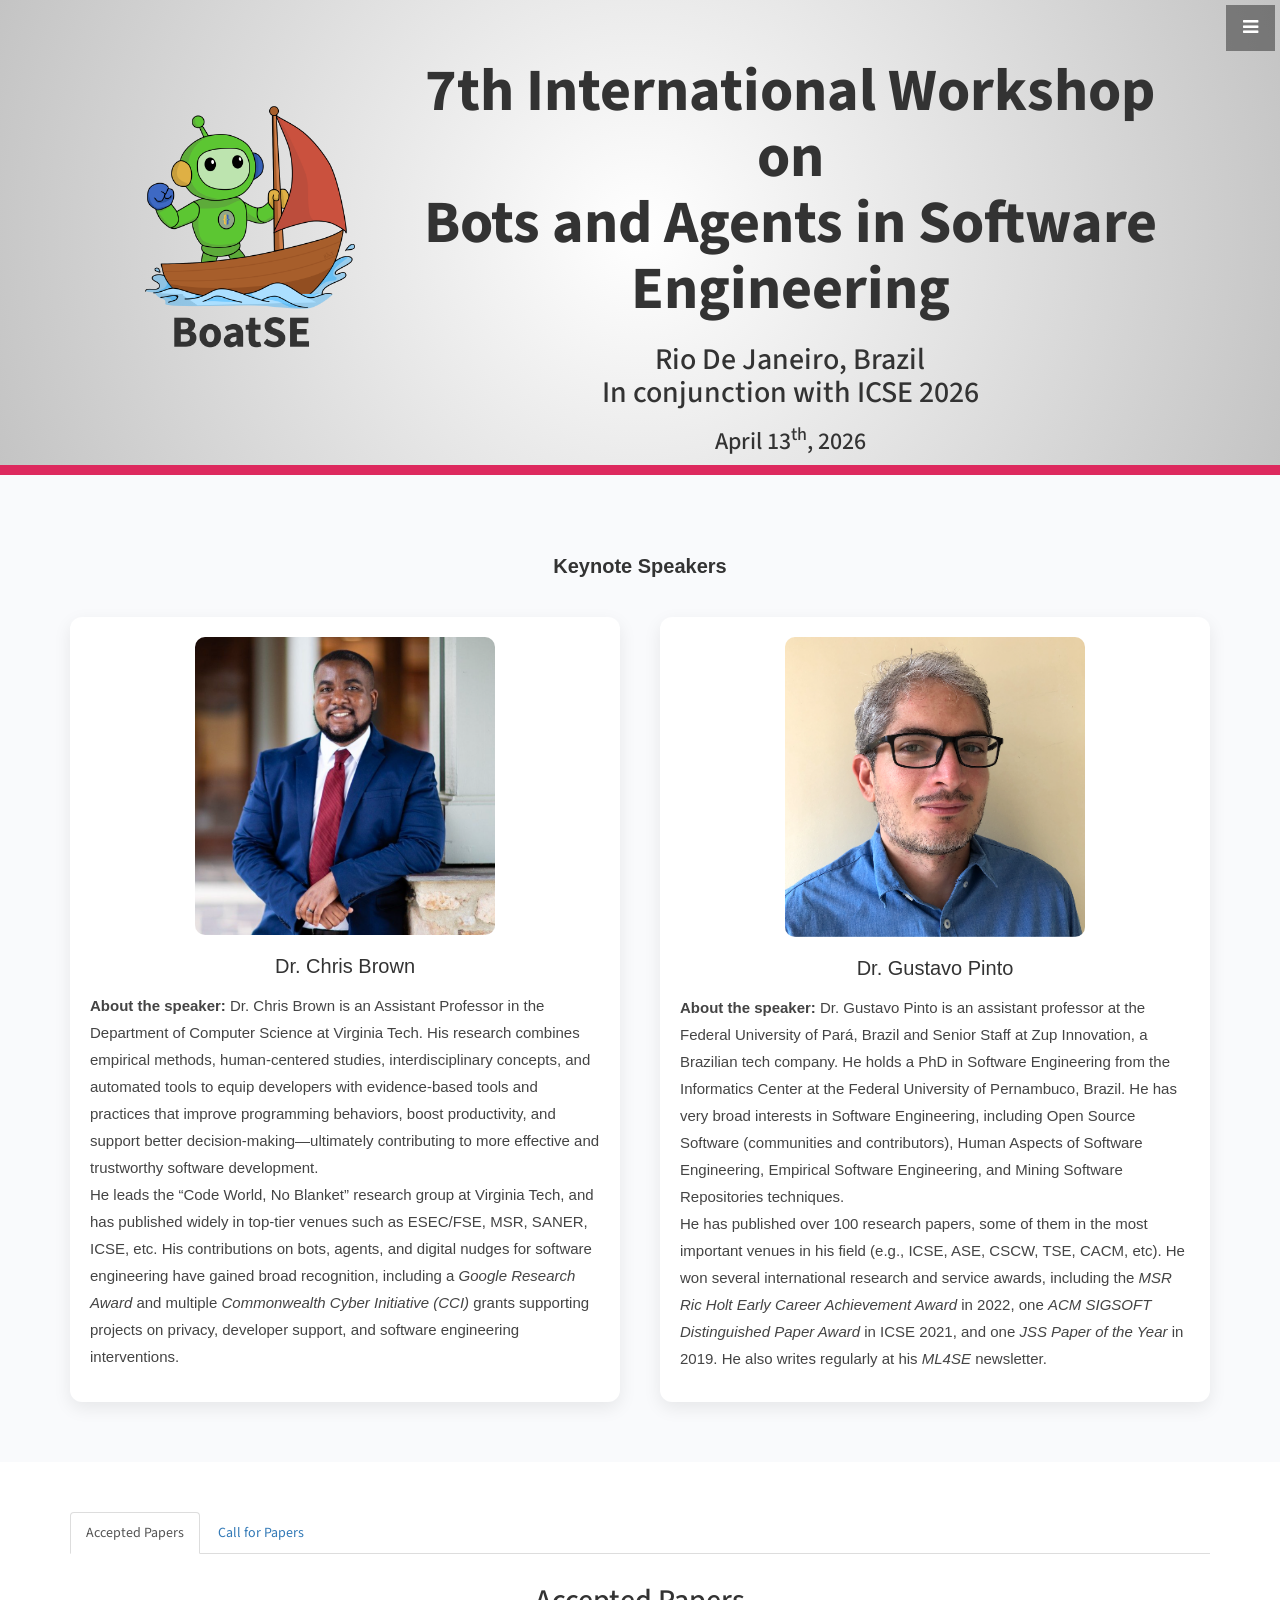
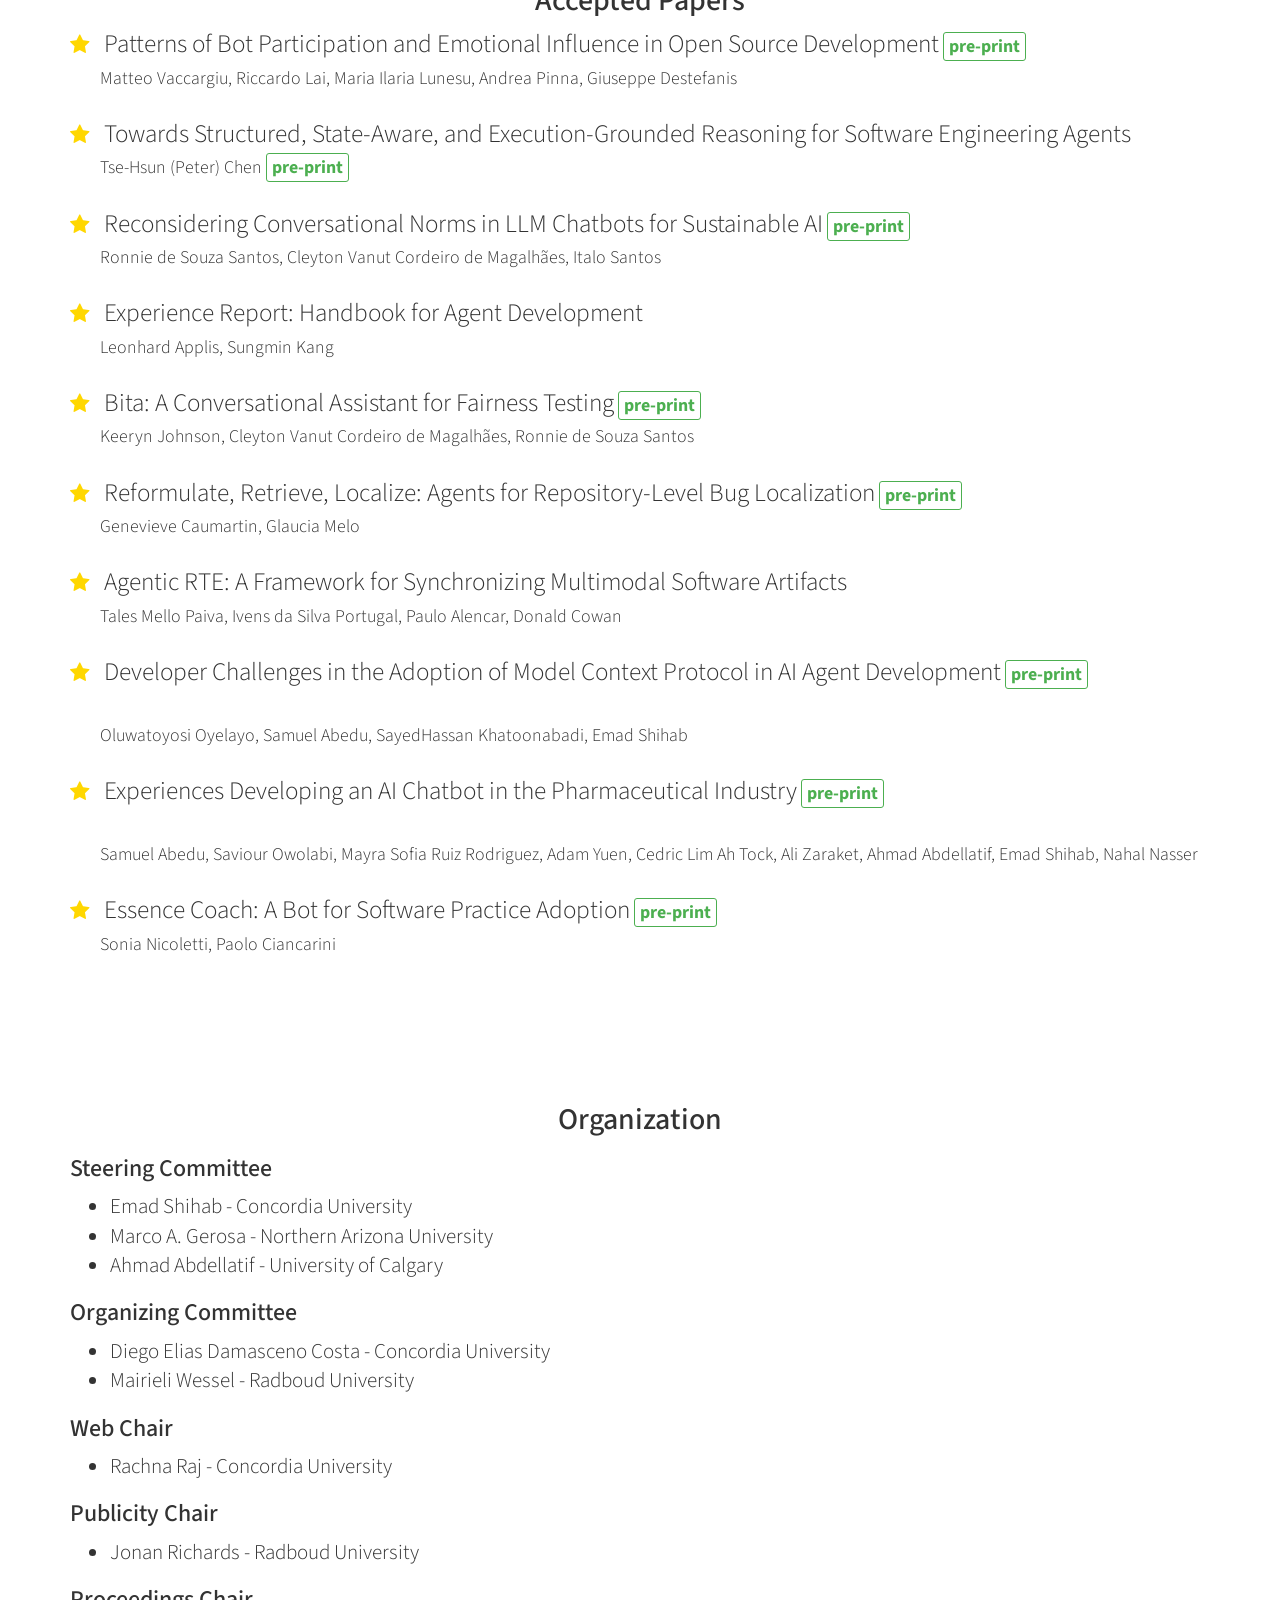
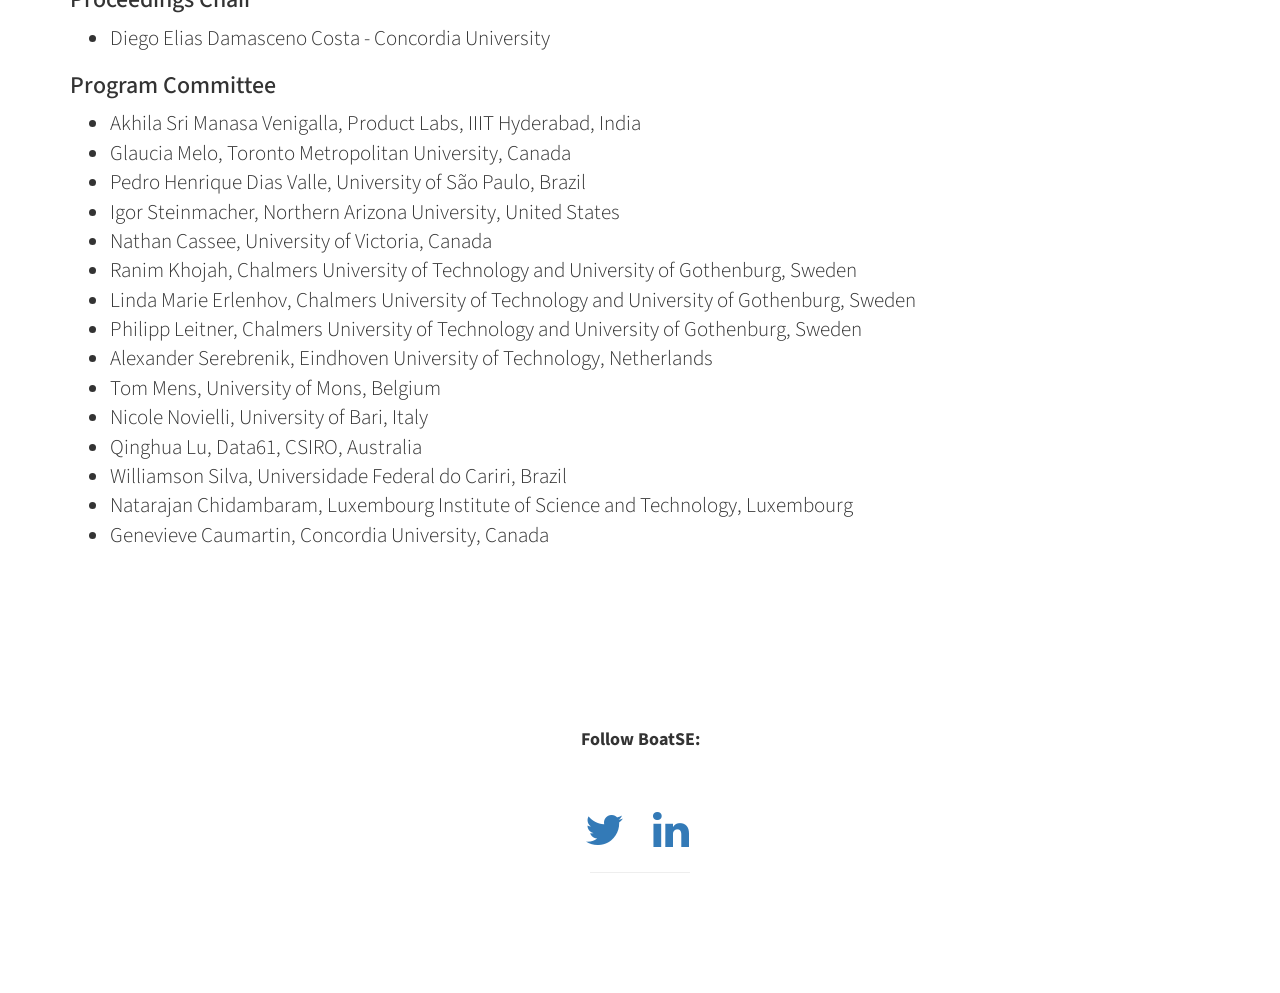
==== commit 6793f5f0: "adding spaces" ====
--- a/index.html
+++ b/index.html
@@ -315,7 +315,7 @@
                                 <li style="margin-bottom: 25px;">
                                     <i class="fa fa-star" style="color: #ffd700; margin-right: 10px;"></i>
                                     <span style="font-size: 1.2em;">Developer Challenges in the Adoption of Model
-                                        Context Protocol in AI Agent Development</span><a href="https://das.encs.concordia.ca/pdf/oyelayo_BoatSE2026.pdf" target="_blank" style="font-size: 0.85em; color: #4CAF50; text-decoration: none; 
+                                        Context Protocol in AI Agent Development</span> <a href="https://das.encs.concordia.ca/pdf/oyelayo_BoatSE2026.pdf" target="_blank" style="font-size: 0.85em; color: #4CAF50; text-decoration: none; 
           border: 1px solid #4CAF50; padding: 1px 5px; border-radius: 3px;">
                                         <b>pre-print</b>
                                     </a><br><br>
@@ -326,7 +326,7 @@
                                 <li style="margin-bottom: 25px;">
                                     <i class="fa fa-star" style="color: #ffd700; margin-right: 10px;"></i>
                                     <span style="font-size: 1.2em;">Experiences Developing an AI Chatbot in the
-                                        Pharmaceutical Industry</span><a href="https://das.encs.concordia.ca/pdf/abedu_BoatSE2026.pdf" target="_blank" style="font-size: 0.85em; color: #4CAF50; text-decoration: none; 
+                                        Pharmaceutical Industry</span> <a href="https://das.encs.concordia.ca/pdf/abedu_BoatSE2026.pdf" target="_blank" style="font-size: 0.85em; color: #4CAF50; text-decoration: none; 
           border: 1px solid #4CAF50; padding: 1px 5px; border-radius: 3px;">
                                         <b>pre-print</b>
                                     </a><br><br>
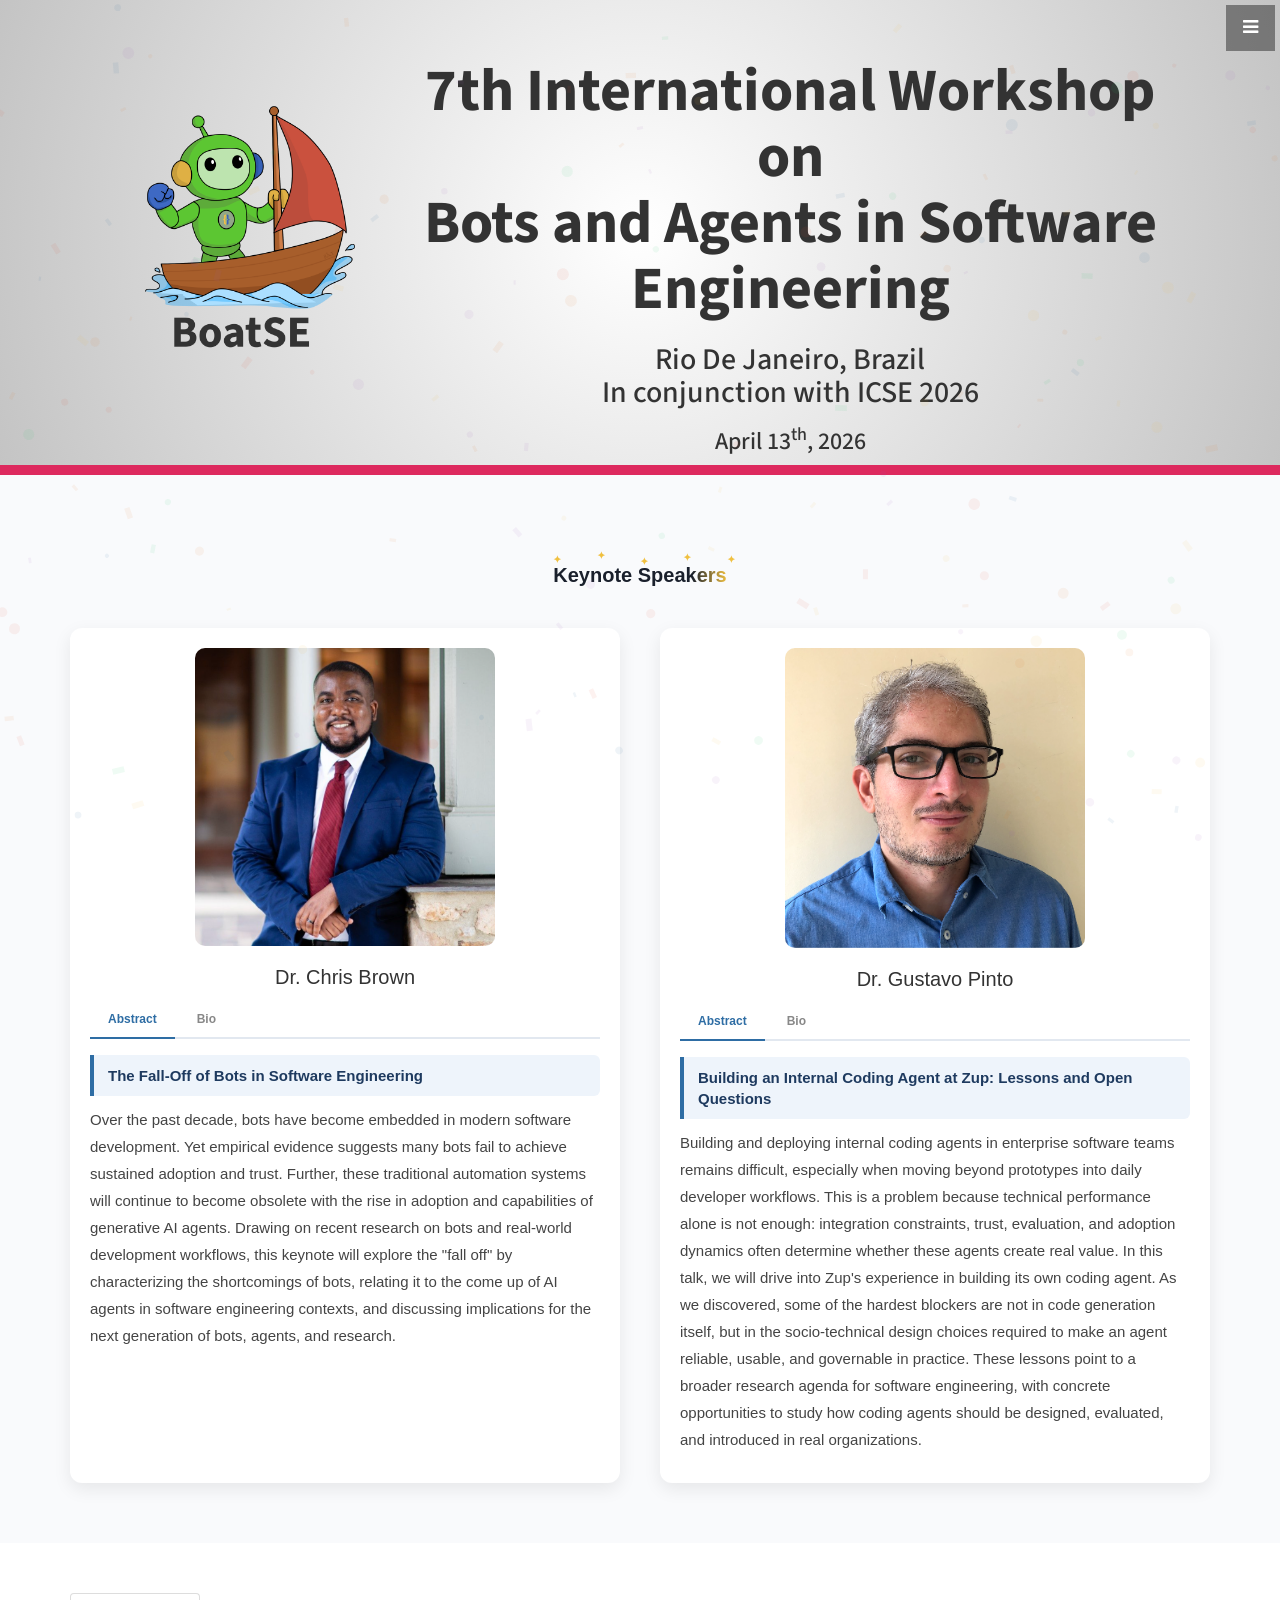
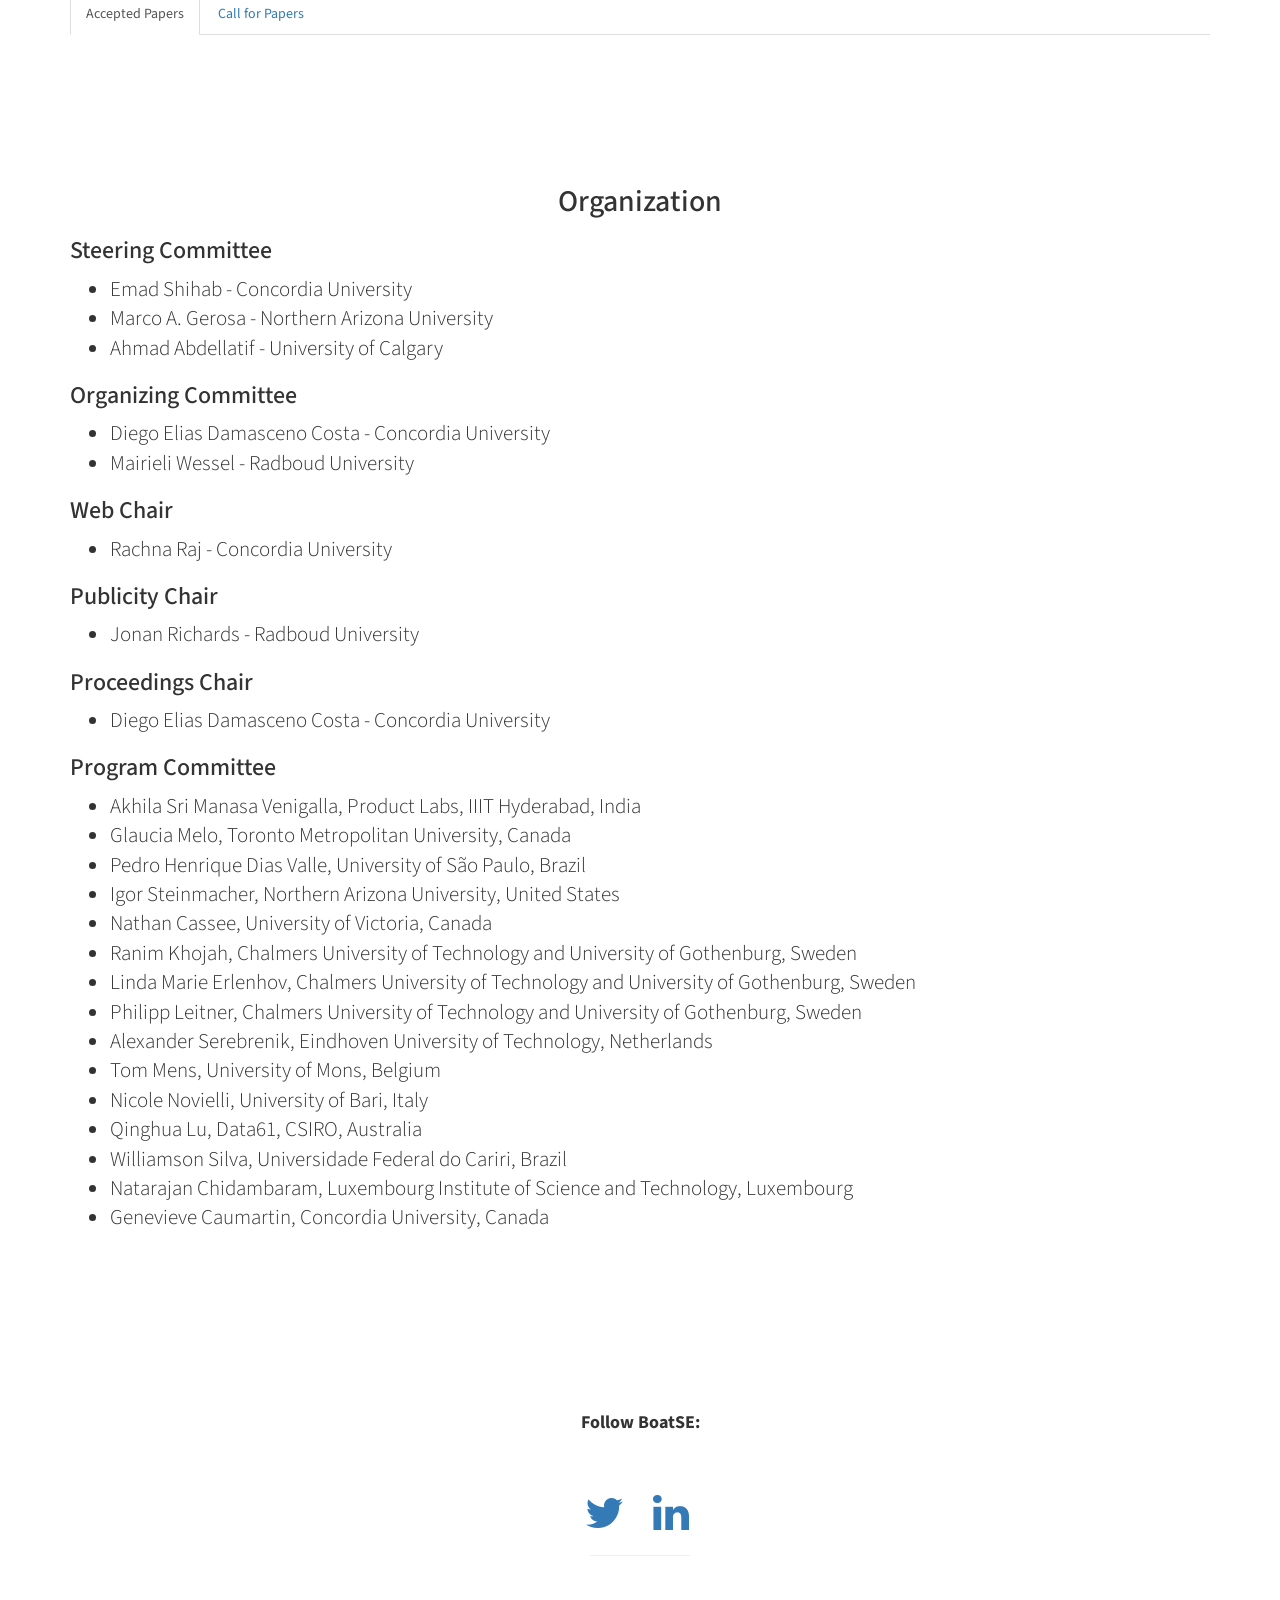
==== commit 20199c4f: "adding keynote abstract" ====
--- a/index.html
+++ b/index.html
@@ -13,6 +13,7 @@
     <link href="css/bootstrap.min.css" rel="stylesheet">
     <link href="css/stylish-portfolio.css" rel="stylesheet">
     <link href="font-awesome/css/font-awesome.min.css" rel="stylesheet" type="text/css">
+    <link rel="stylesheet" href="css/keynotes.css">
     <link href="http://fonts.googleapis.com/css?family=Source+Sans+Pro:300,400,700,300italic,400italic,700italic"
         rel="stylesheet" type="text/css">
 </head>
@@ -107,115 +108,73 @@
         </div>
     </section>
 
-
-    <section id="keynotes" class="about"
-        style="padding: 60px 20px; background: #f9fafc; font-family: Arial, sans-serif;">
-        <div class="container">
-            <h2 class="text-center" style="font-size: 2rem; margin-bottom: 40px; font-weight: bold;">Keynote Speakers
-            </h2>
-            <div style="display: flex; flex-wrap: wrap; gap: 40px; justify-content: center;">
-
-                <!-- Speaker 1 -->
-                <div
-                    style="background: #fff; border-radius: 12px; padding: 20px; box-shadow: 0 6px 18px rgba(0,0,0,0.08); text-align: center; flex: 1 1 45%;">
-                    <img src="img/ChrisBrown.png" alt="Dr. Chris Brown"
-                        style="display: block; width:300px; height:auto; border-radius: 10px; margin: 0 auto 20px;">
-                    <h3 style="font-size: 2rem; margin-bottom: 15px;">Dr. Chris Brown</h3>
-                    <p style="font-size: 1.5rem; line-height: 1.8; color: #444; text-align: left;">
-                        <strong>About the speaker:</strong> Dr. Chris Brown is an Assistant Professor in the Department
-                        of Computer Science at Virginia Tech. His research combines empirical methods, human-centered
-                        studies, interdisciplinary concepts, and automated tools to equip developers with evidence-based
-                        tools and practices that improve programming behaviors, boost productivity, and support better
-                        decision-making&mdash;ultimately contributing to more effective and trustworthy software
-                        development.
-                        <br>
-                        He leads the &ldquo;Code World, No Blanket&rdquo; research group at Virginia Tech, and has
-                        published widely in top-tier venues such as ESEC/FSE, MSR, SANER, ICSE, etc. His contributions
-                        on bots, agents, and digital nudges for software engineering have gained broad recognition,
-                        including a <em>Google Research Award</em> and multiple <em>Commonwealth Cyber Initiative
-                            (CCI)</em> grants supporting projects on privacy, developer support, and software
-                        engineering interventions.
-                </div>
-
-                <!-- Speaker 2 -->
-                <div
-                    style="background: #fff; border-radius: 12px; padding: 20px; box-shadow: 0 6px 18px rgba(0,0,0,0.08); text-align: center; flex: 1 1 45%;">
-                    <img src="img/GustavoPinto.png" alt="Dr. Gustavo Pinto"
-                        style="display: block; width:300px; height:auto; border-radius: 10px; margin: 0 auto 20px;">
-                    <h3 style="font-size: 2rem; margin-bottom: 15px;">Dr. Gustavo Pinto</h3>
-                    <p style="font-size: 1.5rem; line-height: 1.8; color: #444; text-align: left;">
-                        <strong>About the speaker:</strong> Dr. Gustavo Pinto is an assistant professor at the Federal
-                        University of Par&aacute;, Brazil and Senior Staff at Zup Innovation, a Brazilian tech company.
-                        He holds a PhD in Software Engineering from the Informatics Center at the Federal University of
-                        Pernambuco, Brazil. He has very broad interests in Software Engineering, including Open Source
-                        Software (communities and contributors), Human Aspects of Software Engineering, Empirical
-                        Software Engineering, and Mining Software Repositories techniques.
-                        <br>
-                        He has published over 100 research papers, some of them in the most important venues in his
-                        field (e.g., ICSE, ASE, CSCW, TSE, CACM, etc). He won several international research and service
-                        awards, including the <em>MSR Ric Holt Early Career Achievement Award</em> in 2022, one <em>ACM
-                            SIGSOFT Distinguished Paper Award</em> in ICSE 2021, and one <em>JSS Paper of the Year</em>
-                        in 2019. He also writes regularly at his <em>ML4SE</em> newsletter.
-                    </p>
-                </div>
-
+    
+<canvas id="confetti-canvas"></canvas>
+<section id="keynotes" class="about"
+    style="padding: 60px 20px; background: #f9fafc; font-family: Arial, sans-serif;">
+    <div class="container">
+         <h2 style="margin-bottom: 40px; text-align: center;">
+            <span class="shimmer-title">
+                Keynote Speakers
+                <span class="spark" style="top:-10px; left:0%; animation-delay:0s;">&#10022;</span>
+                <span class="spark" style="top:-14px; left:25%; animation-delay:0.4s;">&#10022;</span>
+                <span class="spark" style="top:-8px;  left:50%; animation-delay:0.8s;">&#10022;</span>
+                <span class="spark" style="top:-12px; left:75%; animation-delay:0.3s;">&#10022;</span>
+                <span class="spark" style="top:-10px; left:100%; animation-delay:0.6s;">&#10022;</span>
+            </span>
+        </h2>
+
+        <div style="display: flex; flex-wrap: wrap; gap: 40px; justify-content: center;">
+
+            <!-- Speaker 1 -->
+            <div id="card-cb" class="speaker-card" style="background: #fff; border-radius: 12px; padding: 20px; box-shadow: 0 6px 18px rgba(0,0,0,0.08); text-align: center; flex: 1 1 45%;">
+                <img src="img/ChrisBrown.png" alt="Dr. Chris Brown"
+                    style="display: block; width:300px; height:auto; border-radius: 10px; margin: 0 auto 20px;">
+                <h3 style="font-size: 2rem; margin-bottom: 15px;">Dr. Chris Brown</h3>
+
+                <div class="tabs">
+                    <button class="tab-btn active" onclick="switchTab(this, 'cb-abstract', 'card-cb')">Abstract</button>
+                    <button class="tab-btn" onclick="switchTab(this, 'cb-bio', 'card-cb')">Bio</button>
+                </div>
+
+                <div id="cb-abstract" class="tab-content active" style="text-align: left;">
+                    <div class="talk-title">The Fall-Off of Bots in Software Engineering</div>
+                    <p style="font-size: 1.5rem; line-height: 1.8; color: #444;">Over the past decade, bots have become embedded in modern software development. Yet empirical evidence suggests many bots fail to achieve sustained adoption and trust. Further, these traditional automation systems will continue to become obsolete with the rise in adoption and capabilities of generative AI agents. Drawing on recent research on bots and real-world development workflows, this keynote will explore the "fall off" by characterizing the shortcomings of bots, relating it to the come up of AI agents in software engineering contexts, and discussing implications for the next generation of bots, agents, and research.</p>
+                </div>
+
+                <div id="cb-bio" class="tab-content" style="text-align: left;">
+                    <p style="font-size: 1.5rem; line-height: 1.8; color: #444;">Dr. Chris Brown is an Assistant Professor in the Department of Computer Science at Virginia Tech. His research combines empirical methods, human-centered studies, interdisciplinary concepts, and automated tools to equip developers with evidence-based tools and practices that improve programming behaviors, boost productivity, and support better decision-making&mdash;ultimately contributing to more effective and trustworthy software development.
+                    <br>
+                    He leads the &ldquo;Code World, No Blanket&rdquo; research group at Virginia Tech, and has published widely in top-tier venues such as ESEC/FSE, MSR, SANER, ICSE, etc. His contributions on bots, agents, and digital nudges for software engineering have gained broad recognition, including a <em>Google Research Award</em> and multiple <em>Commonwealth Cyber Initiative (CCI)</em> grants supporting projects on privacy, developer support, and software engineering interventions.</p>
+                </div>
             </div>
+
+            <!-- Speaker 2 -->
+            <div id="card-gp" class="speaker-card" style="background: #fff; border-radius: 12px; padding: 20px; box-shadow: 0 6px 18px rgba(0,0,0,0.08); text-align: center; flex: 1 1 45%;">
+                <img src="img/GustavoPinto.png" alt="Dr. Gustavo Pinto"
+                    style="display: block; width:300px; height:auto; border-radius: 10px; margin: 0 auto 20px;">
+                <h3 style="font-size: 2rem; margin-bottom: 15px;">Dr. Gustavo Pinto</h3>
+
+                <div class="tabs">
+                    <button class="tab-btn active" onclick="switchTab(this, 'gp-abstract', 'card-gp')">Abstract</button>
+                    <button class="tab-btn" onclick="switchTab(this, 'gp-bio', 'card-gp')">Bio</button>
+                </div>
+
+                <div id="gp-abstract" class="tab-content active" style="text-align: left;">
+                    <div class="talk-title">Building an Internal Coding Agent at Zup: Lessons and Open Questions</div>
+                    <p style="font-size: 1.5rem; line-height: 1.8; color: #444;">Building and deploying internal coding agents in enterprise software teams remains difficult, especially when moving beyond prototypes into daily developer workflows. This is a problem because technical performance alone is not enough: integration constraints, trust, evaluation, and adoption dynamics often determine whether these agents create real value. In this talk, we will drive into Zup's experience in building its own coding agent. As we discovered, some of the hardest blockers are not in code generation itself, but in the socio-technical design choices required to make an agent reliable, usable, and governable in practice. These lessons point to a broader research agenda for software engineering, with concrete opportunities to study how coding agents should be designed, evaluated, and introduced in real organizations.</p>
+                </div>
+
+                <div id="gp-bio" class="tab-content" style="text-align: left;">
+                    <p style="font-size: 1.5rem; line-height: 1.8; color: #444;">Dr. Gustavo Pinto is an assistant professor at the Federal University of Par&aacute;, Brazil and Senior Staff at Zup Innovation, a Brazilian tech company. He holds a PhD in Software Engineering from the Informatics Center at the Federal University of Pernambuco, Brazil. He has very broad interests in Software Engineering, including Open Source Software (communities and contributors), Human Aspects of Software Engineering, Empirical Software Engineering, and Mining Software Repositories techniques.
+                    <br>
+                    He has published over 100 research papers, some of them in the most important venues in his field (e.g., ICSE, ASE, CSCW, TSE, CACM, etc). He won several international research and service awards, including the <em>MSR Ric Holt Early Career Achievement Award</em> in 2022, one <em>ACM SIGSOFT Distinguished Paper Award</em> in ICSE 2021, and one <em>JSS Paper of the Year</em> in 2019. He also writes regularly at his <em>ML4SE</em> newsletter.</p>
+                </div>
+            </div>
+
         </div>
-    </section>
-
-    <!-- <section id="papers" class="about">
-        <div class="container">
-            <div class="row">
-                <div class="col-lg-12">
-                    <h2 class="text-center">Call for Papers
-                        <br>
-                        International Workshop on Bots and Agents in Software Engineering
-                        <br>
-                        (BoatSE)
-                    </h2>
-                    <div class="lead">
-                        <p class="text-center"></p>
-                    </div>
-                    <p class="lead" style="text-align: justify;">
-                        Bots (short for software robots) are software applications that perform often repetitive or
-                        simple tasks. In particular, social and chat bots interacting with humans are a recent research
-                        topic. Similarly, bots can be used to automate many tasks that are performed by software
-                        practitioners and teams in their day-to-day work. Recent work argue that bots can save
-                        developers' time and significantly increase productivity. Therefore, the goal of this one-day
-                        workshop is to bring together software engineering researchers and practitioners to discuss the
-                        opportunities and challenges of bots in software engineering. We solicit <b>6-page work in
-                            progress papers, position papers, and experience reports.</b> Work in progress papers are
-                        expected to describe new research results and make contributions to the body knowledge in the
-                        area. Position papers are expected to discuss controversial issues in the field, or describe
-                        interesting or thought provoking ideas that are not yet fully developed. Experience reports are
-                        expected to describe experiences with (amongst other things) the development, deployment, and
-                        maintenance of bot-based systems in the software engineering domain.We have also included <b>
-                            5-page extended abstract publications</b> free of APC charges that will appear as extended
-                        abstracts in the proceedings. All submissions will be reviewed by at least three program
-                        committee members. Accepted submissions will be invited to give a talk to present their
-                        findings. Submissions may address issues along the general themes, including but not limited, to
-                        the following topics:
-
-                    <ul class="lead">
-                        <li> Using bots and agents to derive software requirements and documentation </li>
-                        <li> Using bots and agents in the context of the reliability, quality, safety, security,
-                            privacy, and trustworthiness of software systems </li>
-                        <li> Using bots and agents to support software continuous integration, deployment, and delivery
-                        </li>
-                        <li> Using bots and agents to enhance and support software testing & maintenance </li>
-                        <li> Supporting and answering developer questions using bots </li>
-                        <li> Issues related to the use of, or research on, SE bots and agents (e.g., privacy, ethical,
-                            human-computer interaction) </li>
-                        <li> Practical experiences in developing bots </li>
-                        <li> Experiences on using bot frameworks in software systems </li>
-                        </p>
-                    </ul>
-                </div>
-            </div>
-
-        </div>
-
-    </section> -->
+    </div>
+</section>
 
 
 
@@ -664,6 +623,80 @@
         });
     </script>
 
+
+<!-- for switching tabs in keynotes section -->
+<script>
+    function switchTab(btn, targetId, cardId) {
+        const card = document.getElementById(cardId);
+        card.querySelectorAll('.tab-btn').forEach(b => b.classList.remove('active'));
+        card.querySelectorAll('.tab-content').forEach(c => c.classList.remove('active'));
+        btn.classList.add('active');
+        document.getElementById(targetId).classList.add('active');
+    }
+</script>
+
+
+<!-- for confetti effect on keynote title -->
+
+<script>
+    const canvas = document.getElementById('confetti-canvas');
+    const ctx = canvas.getContext('2d');
+
+    function resize() { canvas.width = window.innerWidth; canvas.height = window.innerHeight; }
+    resize();
+    window.addEventListener('resize', resize);
+
+    let particles = [];
+
+    function randomColor() {
+        const colors = ['#f0c040','#2e6da4','#e74c3c','#2ecc71','#9b59b6','#e67e22'];
+        return colors[Math.floor(Math.random() * colors.length)];
+    }
+
+    function launchConfetti() {
+        particles = [];
+        for (let i = 0; i < 180; i++) {
+            particles.push({
+                x: canvas.width / 2,
+                y: canvas.height * 0.12,
+                vx: (Math.random() - 0.5) * 16,
+                vy: (Math.random() - 1.4) * 10,
+                size: Math.random() * 8 + 4,
+                color: randomColor(),
+                rotation: Math.random() * 360,
+                rotationSpeed: (Math.random() - 0.5) * 6,
+                shape: Math.random() > 0.5 ? 'rect' : 'circle',
+                alpha: 1
+            });
+        }
+        animateConfetti();
+    }
+
+    function animateConfetti() {
+        ctx.clearRect(0, 0, canvas.width, canvas.height);
+        particles.forEach(p => {
+            p.x += p.vx;
+            p.vy += 0.3;
+            p.y += p.vy;
+            p.rotation += p.rotationSpeed;
+            p.alpha -= 0.011;
+            ctx.save();
+            ctx.globalAlpha = Math.max(p.alpha, 0);
+            ctx.translate(p.x, p.y);
+            ctx.rotate(p.rotation * Math.PI / 180);
+            ctx.fillStyle = p.color;
+            if (p.shape === 'rect') ctx.fillRect(-p.size/2, -p.size/2, p.size, p.size * 0.5);
+            else { ctx.beginPath(); ctx.arc(0, 0, p.size/2, 0, Math.PI*2); ctx.fill(); }
+            ctx.restore();
+        });
+        particles = particles.filter(p => p.alpha > 0);
+        if (particles.length > 0) requestAnimationFrame(animateConfetti);
+        else ctx.clearRect(0, 0, canvas.width, canvas.height);
+    }
+
+    document.addEventListener('DOMContentLoaded', () => launchConfetti());
+</script>
+
 </body>
 
 </html>
--- a/css/keynotes.css
+++ b/css/keynotes.css
@@ -0,0 +1,231 @@
+/* ── Keynote Speakers Section ── */
+
+#keynotes {
+  padding: 60px 20px;
+  background: #f9fafc;
+  font-family: Arial, sans-serif;
+}
+
+.section-title {
+  font-size: 2rem;
+  font-weight: bold;
+  margin-bottom: 40px;
+}
+
+.cards-wrapper {
+  display: flex;
+  flex-wrap: wrap;
+  gap: 40px;
+  justify-content: center;
+}
+
+/* Card — keeps your original style */
+.speaker-card {
+  background: #fff;
+  border-radius: 12px;
+  padding: 20px;
+  box-shadow: 0 6px 18px rgba(0, 0, 0, 0.08);
+  text-align: center;
+  flex: 1 1 45%;
+}
+
+.speaker-card img {
+  display: block;
+  width: 300px;
+  height: auto;
+  border-radius: 10px;
+  margin: 0 auto 20px;
+}
+
+.speaker-card h3 {
+  font-size: 2rem;
+  margin-bottom: 15px;
+}
+
+/* Tabs */
+.tabs {
+  display: flex;
+  border-bottom: 2px solid #e2e8f0;
+  margin-bottom: 16px;
+  gap: 4px;
+}
+
+.tab-btn {
+  background: none;
+  border: none;
+  padding: 8px 18px;
+  cursor: pointer;
+  font-size: 0.9rem;
+  font-weight: 600;
+  color: #888;
+  border-bottom: 2px solid transparent;
+  margin-bottom: -2px;
+  transition: color 0.2s, border-color 0.2s;
+}
+
+.tab-btn:hover {
+  color: #2e6da4;
+}
+
+.tab-btn.active {
+  color: #2e6da4;
+  border-bottom-color: #2e6da4;
+}
+
+/* Tab content */
+.tab-content {
+  display: none;
+  text-align: left;
+}
+
+.tab-content.active {
+  display: block;
+}
+
+.tab-content p {
+  font-size: 1.7rem;
+  line-height: 1.8;
+  color: #444;
+  margin-bottom: 10px;
+}
+
+/* Talk title accent */
+.talk-title {
+  font-size: 1.5rem;
+  font-weight: bold;
+  color: #1e3a5f;
+  margin-bottom: 10px;
+  padding: 10px 14px;
+  background: #eef4fb;
+  border-left: 4px solid #2e6da4;
+  border-radius: 0 6px 6px 0;
+}
+
+/* ── Keynote Tabs ── */
+
+.tabs {
+    display: flex;
+    border-bottom: 2px solid #e2e8f0;
+    margin-bottom: 16px;
+    gap: 4px;
+}
+
+.tab-btn {
+    background: none;
+    border: none;
+    padding: 8px 18px;
+    cursor: pointer;
+    font-size: 1.2rem;
+    font-weight: 600;
+    color: #888;
+    border-bottom: 2px solid transparent;
+    margin-bottom: -2px;
+    transition: color 0.2s, border-color 0.2s;
+}
+
+.tab-btn:hover { color: #2e6da4; }
+
+.tab-btn.active {
+    color: #2e6da4;
+    border-bottom-color: #2e6da4;
+}
+
+.tab-content { display: none; }
+.tab-content.active { display: block; }
+
+.talk-title {
+    font-size: 1.5rem;
+    font-weight: bold;
+    color: #1e3a5f;
+    margin-bottom: 10px;
+    padding: 10px 14px;
+    background: #eef4fb;
+    border-left: 4px solid #2e6da4;
+    border-radius: 0 6px 6px 0;
+}
+
+
+/* ── Shimmer Title ── */
+/* ── Shimmer Title ── */
+.shimmer-title {
+    font-size: 2rem;
+    font-weight: bold;
+    background: linear-gradient(90deg, #1a202c 0%, #1a202c 40%, #f0c040 50%, #fff 55%, #f0c040 60%, #1a202c 70%, #1a202c 100%);
+    background-size: 200% auto;
+    -webkit-background-clip: text;
+    -webkit-text-fill-color: transparent;
+    background-clip: text;
+    animation: shimmer 3s linear infinite;
+    position: relative;
+    display: inline-block;
+}
+
+.shimmer-title .spark {
+    position: absolute;
+    pointer-events: none;
+    font-size: 1rem;
+    -webkit-text-fill-color: #f0c040;
+    animation: sparkle 1.5s ease-in-out infinite;
+}
+
+@keyframes shimmer {
+    0%   { background-position: 200% center; }
+    100% { background-position: -200% center; }
+}
+
+@keyframes sparkle {
+    0%, 100% { opacity: 0; transform: scale(0.5) translateY(0); }
+    50%       { opacity: 1; transform: scale(1.2) translateY(-8px); }
+}/* ── Confetti Canvas ── */
+#confetti-canvas {
+    position: fixed;
+    top: 0;
+    left: 0;
+    width: 100%;
+    height: 100%;
+    pointer-events: none;
+    z-index: 999;
+}
+
+
+
+.tabs {
+    display: flex;
+    border-bottom: 2px solid #e2e8f0;
+    margin-bottom: 16px;
+    gap: 4px;
+}
+
+.tab-btn {
+    background: none;
+    border: none;
+    padding: 8px 18px;
+    cursor: pointer;
+    font-size: 1.2rem;
+    font-weight: 600;
+    color: #888;
+    border-bottom: 2px solid transparent;
+    margin-bottom: -2px;
+    transition: color 0.2s, border-color 0.2s;
+}
+
+.tab-btn:hover { color: #2e6da4; }
+
+.tab-btn.active {
+    color: #2e6da4;
+    border-bottom-color: #2e6da4;
+}
+
+.tab-content { display: none; }
+.tab-content.active { display: block; }
+
+.talk-title {
+    font-size: 1.5rem;
+    font-weight: bold;
+    color: #1e3a5f;
+    margin-bottom: 10px;
+    padding: 10px 14px;
+    background: #eef4fb;
+    border-left: 4px solid #2e6da4;
+    border-radius: 0 6px 6px 0;
+}
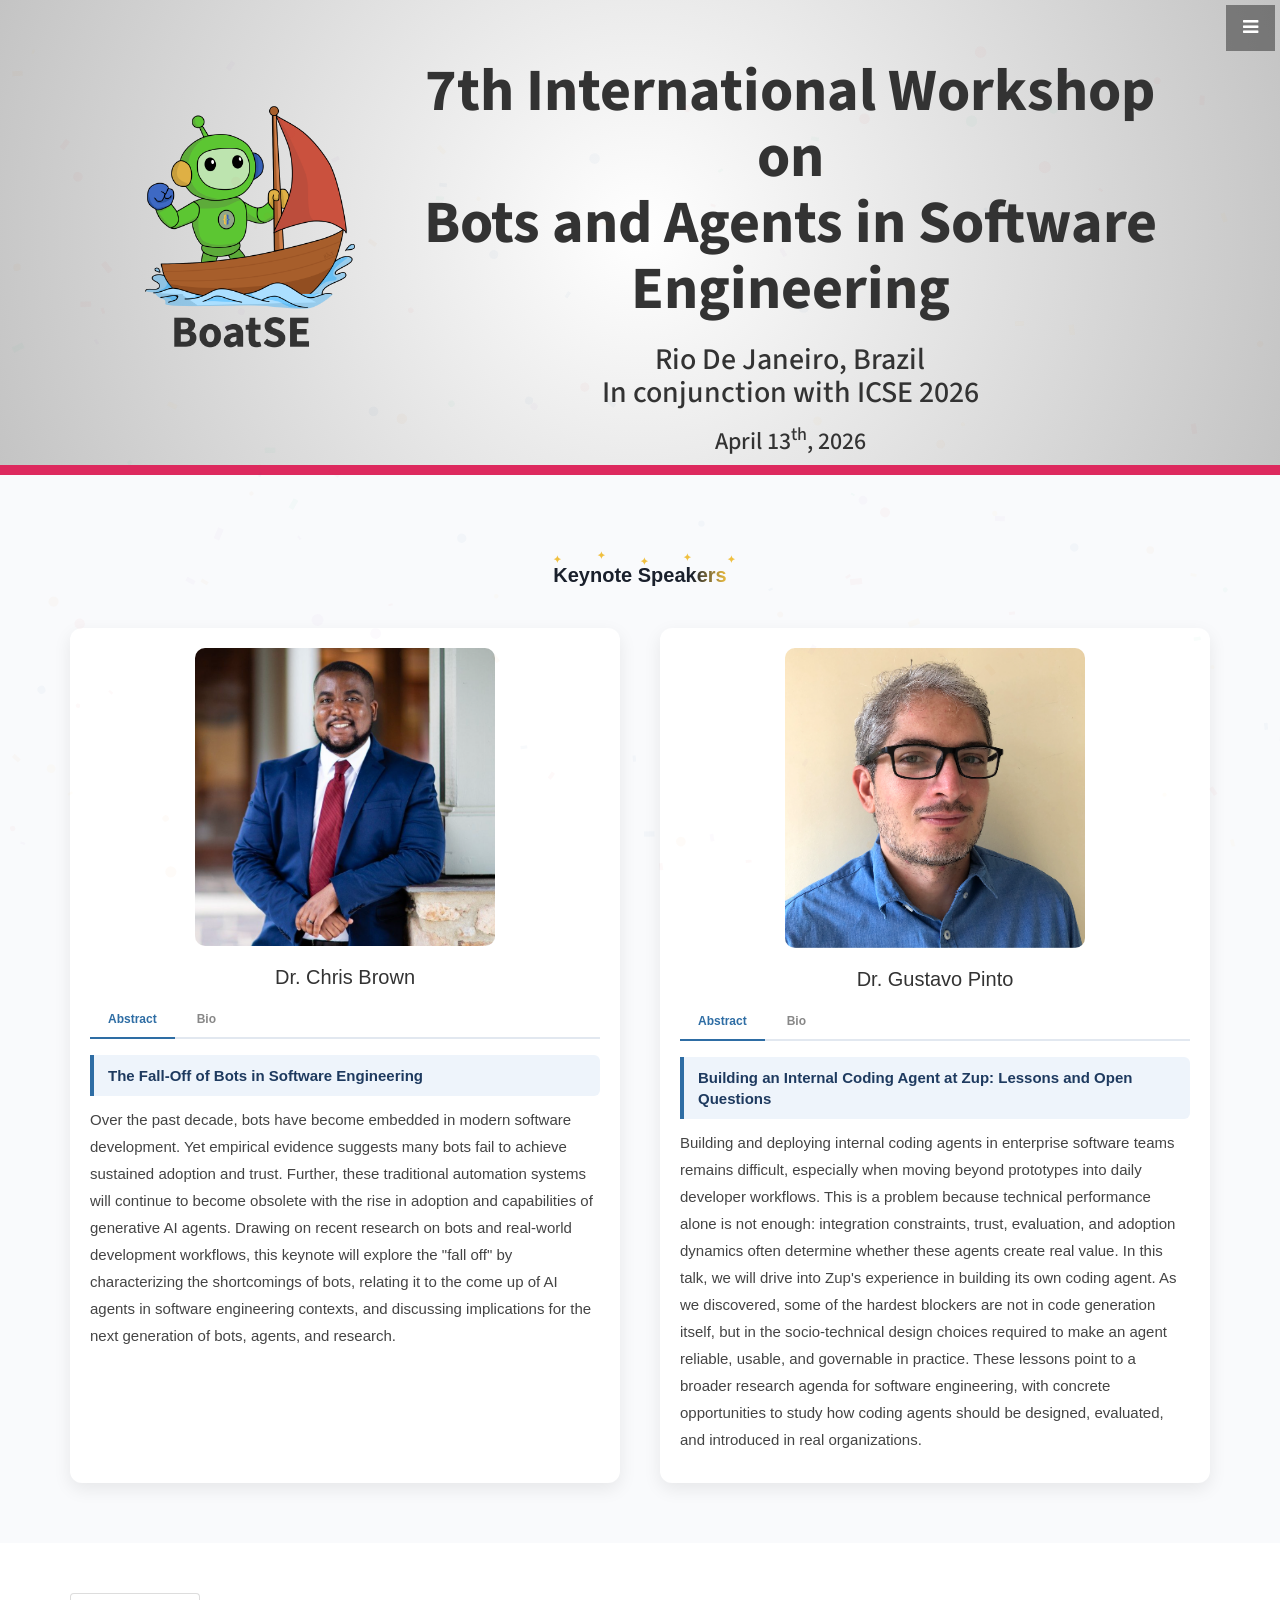
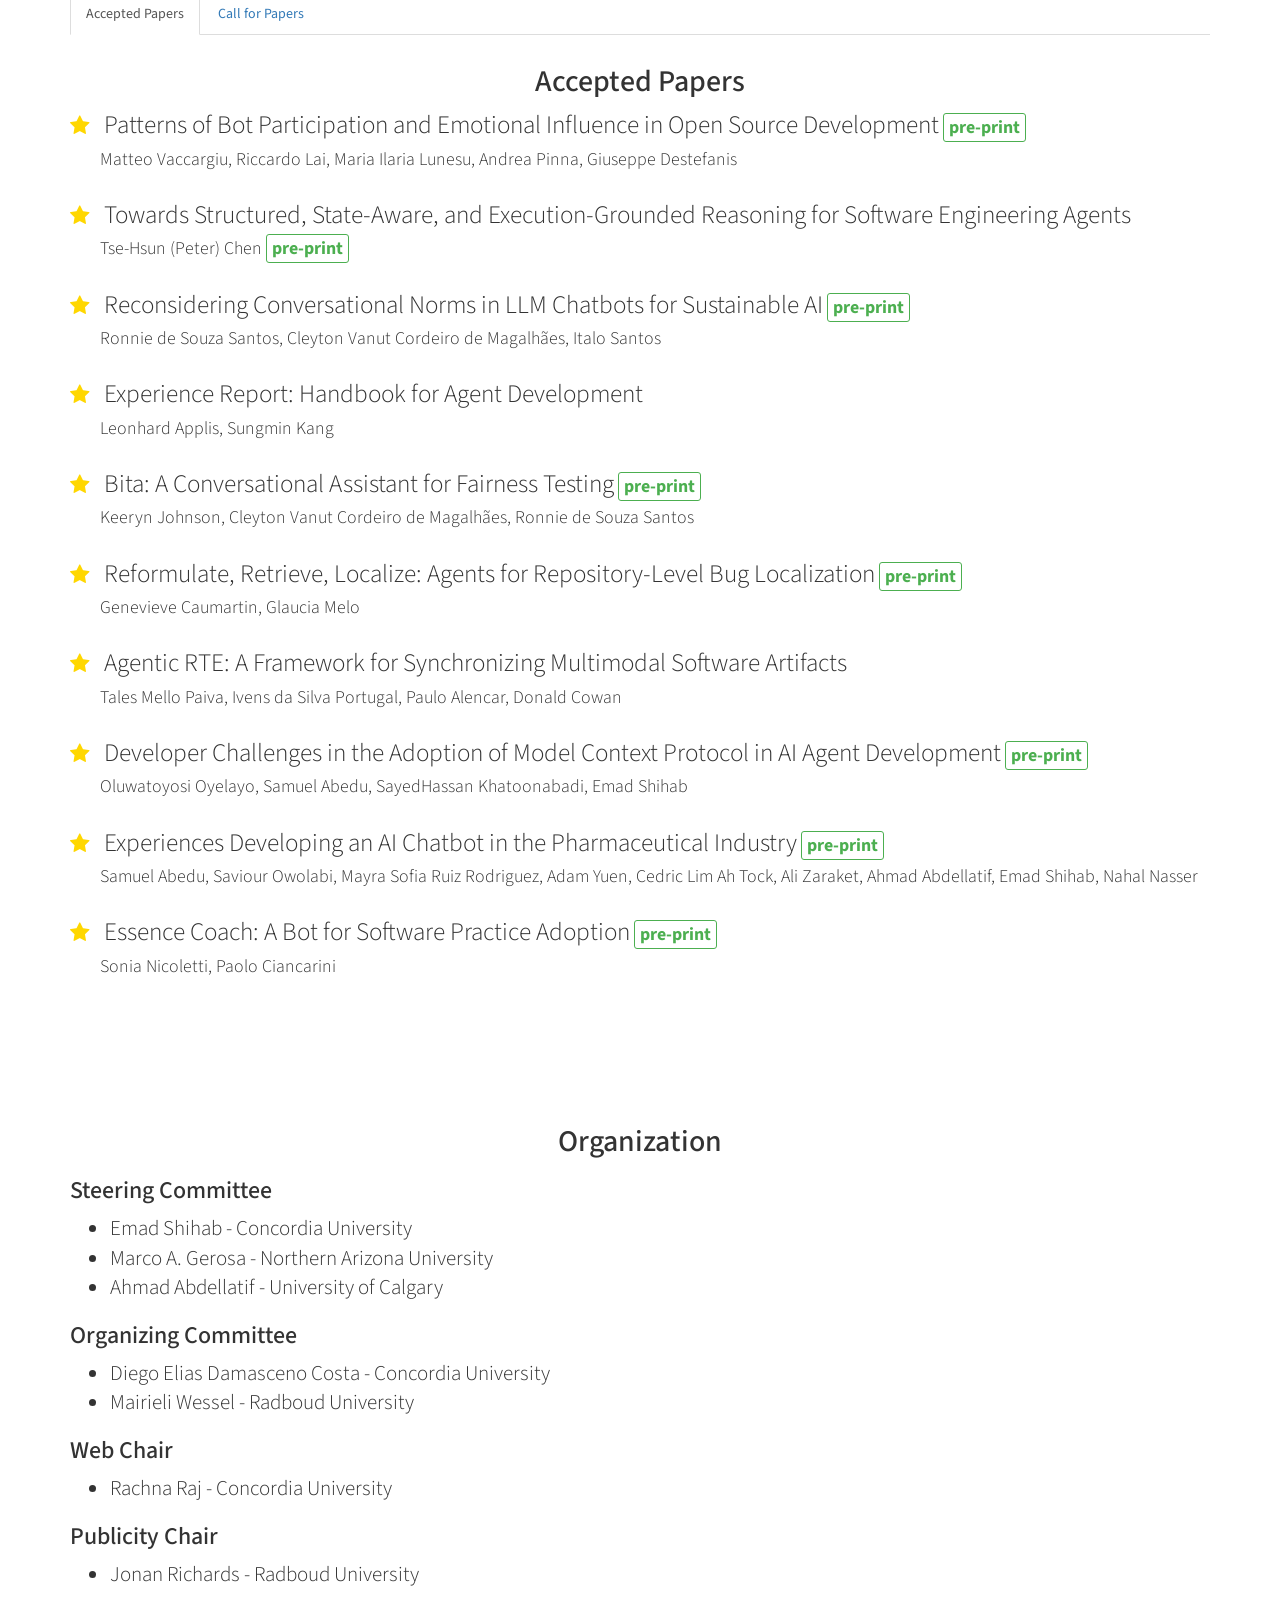
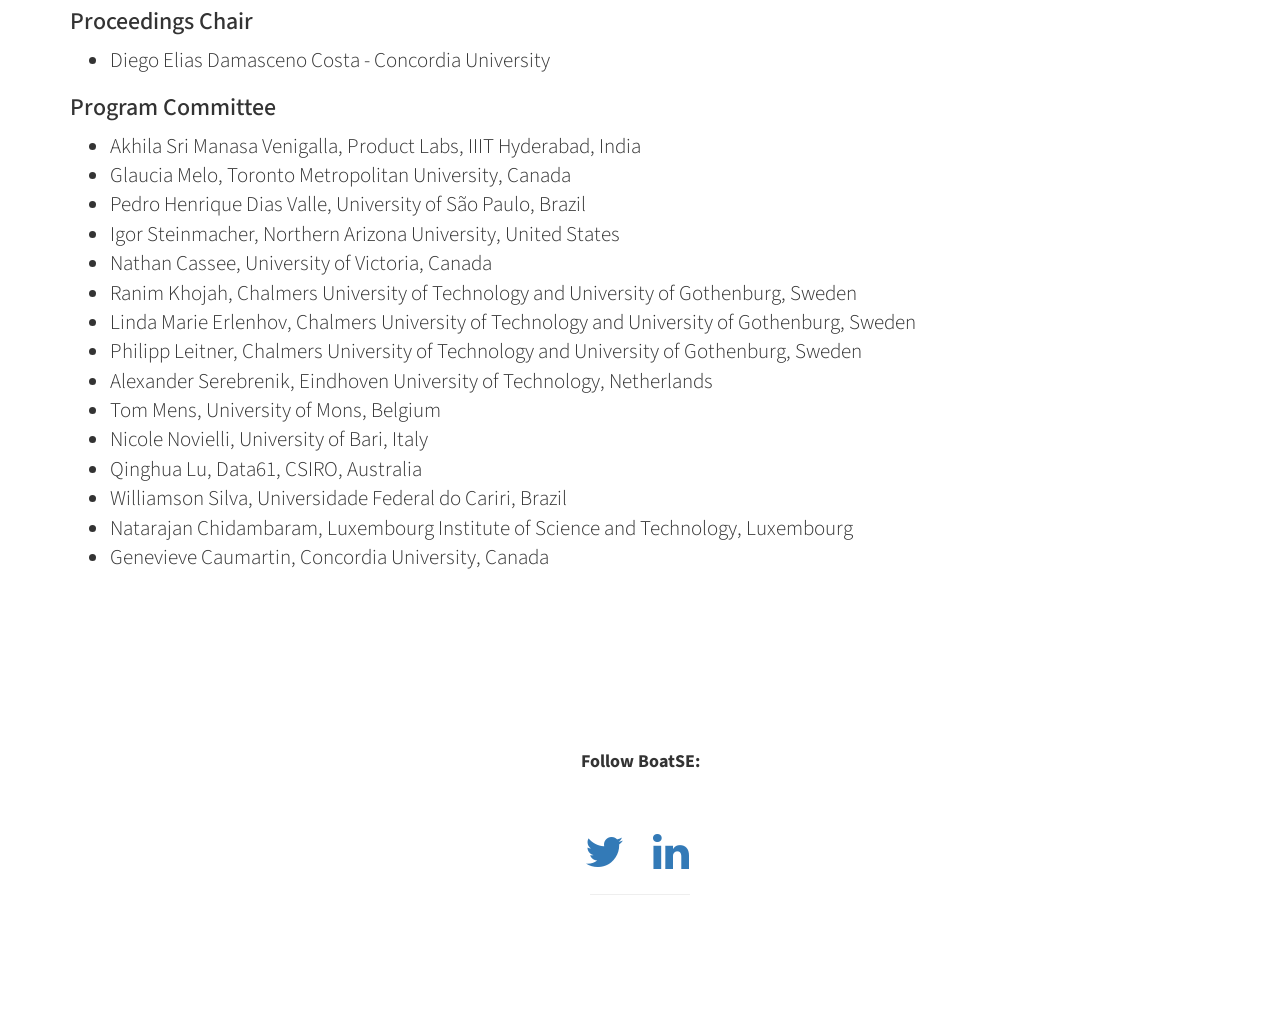
==== commit 8694c494: "fixed tab switch dom issue" ====
--- a/index.html
+++ b/index.html
@@ -108,380 +108,244 @@
         </div>
     </section>
 
-    
-<canvas id="confetti-canvas"></canvas>
-<section id="keynotes" class="about"
-    style="padding: 60px 20px; background: #f9fafc; font-family: Arial, sans-serif;">
+
+    <canvas id="confetti-canvas"></canvas>
+    <section id="keynotes" class="about"
+        style="padding: 60px 20px; background: #f9fafc; font-family: Arial, sans-serif;">
+        <div class="container">
+            <h2 style="margin-bottom: 40px; text-align: center;">
+                <span class="shimmer-title">
+                    Keynote Speakers
+                    <span class="spark" style="top:-10px; left:0%; animation-delay:0s;">&#10022;</span>
+                    <span class="spark" style="top:-14px; left:25%; animation-delay:0.4s;">&#10022;</span>
+                    <span class="spark" style="top:-8px;  left:50%; animation-delay:0.8s;">&#10022;</span>
+                    <span class="spark" style="top:-12px; left:75%; animation-delay:0.3s;">&#10022;</span>
+                    <span class="spark" style="top:-10px; left:100%; animation-delay:0.6s;">&#10022;</span>
+                </span>
+            </h2>
+
+            <div style="display: flex; flex-wrap: wrap; gap: 40px; justify-content: center;">
+
+                <!-- Speaker 1 -->
+                <div id="card-cb" class="speaker-card"
+                    style="background: #fff; border-radius: 12px; padding: 20px; box-shadow: 0 6px 18px rgba(0,0,0,0.08); text-align: center; flex: 1 1 45%;">
+                    <img src="img/ChrisBrown.png" alt="Dr. Chris Brown"
+                        style="display: block; width:300px; height:auto; border-radius: 10px; margin: 0 auto 20px;">
+                    <h3 style="font-size: 2rem; margin-bottom: 15px;">Dr. Chris Brown</h3>
+
+                    <div class="tabs">
+                        <button class="tab-btn active"
+                            onclick="switchTabKeynote(this, 'cb-abstract', 'card-cb')">Abstract</button>
+                        <button class="tab-btn" onclick="switchTabKeynote(this, 'cb-bio', 'card-cb')">Bio</button>
+                    </div>
+
+                    <div id="cb-abstract" class="tab-content active" style="text-align: left;">
+                        <div class="talk-title">The Fall-Off of Bots in Software Engineering</div>
+                        <p style="font-size: 1.5rem; line-height: 1.8; color: #444;">Over the past decade, bots have
+                            become embedded in modern software development. Yet empirical evidence suggests many bots
+                            fail to achieve sustained adoption and trust. Further, these traditional automation systems
+                            will continue to become obsolete with the rise in adoption and capabilities of generative AI
+                            agents. Drawing on recent research on bots and real-world development workflows, this
+                            keynote will explore the "fall off" by characterizing the shortcomings of bots, relating it
+                            to the come up of AI agents in software engineering contexts, and discussing implications
+                            for the next generation of bots, agents, and research.</p>
+                    </div>
+
+                    <div id="cb-bio" class="tab-content" style="text-align: left;">
+                        <p style="font-size: 1.5rem; line-height: 1.8; color: #444;">Dr. Chris Brown is an Assistant
+                            Professor in the Department of Computer Science at Virginia Tech. His research combines
+                            empirical methods, human-centered studies, interdisciplinary concepts, and automated tools
+                            to equip developers with evidence-based tools and practices that improve programming
+                            behaviors, boost productivity, and support better decision-making&mdash;ultimately
+                            contributing to more effective and trustworthy software development.
+                            <br>
+                            He leads the &ldquo;Code World, No Blanket&rdquo; research group at Virginia Tech, and has
+                            published widely in top-tier venues such as ESEC/FSE, MSR, SANER, ICSE, etc. His
+                            contributions on bots, agents, and digital nudges for software engineering have gained broad
+                            recognition, including a <em>Google Research Award</em> and multiple <em>Commonwealth Cyber
+                                Initiative (CCI)</em> grants supporting projects on privacy, developer support, and
+                            software engineering interventions.
+                        </p>
+                    </div>
+                </div>
+
+                <!-- Speaker 2 -->
+                <div id="card-gp" class="speaker-card"
+                    style="background: #fff; border-radius: 12px; padding: 20px; box-shadow: 0 6px 18px rgba(0,0,0,0.08); text-align: center; flex: 1 1 45%;">
+                    <img src="img/GustavoPinto.png" alt="Dr. Gustavo Pinto"
+                        style="display: block; width:300px; height:auto; border-radius: 10px; margin: 0 auto 20px;">
+                    <h3 style="font-size: 2rem; margin-bottom: 15px;">Dr. Gustavo Pinto</h3>
+
+                    <div class="tabs">
+                        <button class="tab-btn active"
+                            onclick="switchTabKeynote(this, 'gp-abstract', 'card-gp')">Abstract</button>
+                        <button class="tab-btn" onclick="switchTabKeynote(this, 'gp-bio', 'card-gp')">Bio</button>
+                    </div>
+
+                    <div id="gp-abstract" class="tab-content active" style="text-align: left;">
+                        <div class="talk-title">Building an Internal Coding Agent at Zup: Lessons and Open Questions
+                        </div>
+                        <p style="font-size: 1.5rem; line-height: 1.8; color: #444;">Building and deploying internal
+                            coding agents in enterprise software teams remains difficult, especially when moving beyond
+                            prototypes into daily developer workflows. This is a problem because technical performance
+                            alone is not enough: integration constraints, trust, evaluation, and adoption dynamics often
+                            determine whether these agents create real value. In this talk, we will drive into Zup's
+                            experience in building its own coding agent. As we discovered, some of the hardest blockers
+                            are not in code generation itself, but in the socio-technical design choices required to
+                            make an agent reliable, usable, and governable in practice. These lessons point to a broader
+                            research agenda for software engineering, with concrete opportunities to study how coding
+                            agents should be designed, evaluated, and introduced in real organizations.</p>
+                    </div>
+
+                    <div id="gp-bio" class="tab-content" style="text-align: left;">
+                        <p style="font-size: 1.5rem; line-height: 1.8; color: #444;">Dr. Gustavo Pinto is an assistant
+                            professor at the Federal University of Par&aacute;, Brazil and Senior Staff at Zup
+                            Innovation, a Brazilian tech company. He holds a PhD in Software Engineering from the
+                            Informatics Center at the Federal University of Pernambuco, Brazil. He has very broad
+                            interests in Software Engineering, including Open Source Software (communities and
+                            contributors), Human Aspects of Software Engineering, Empirical Software Engineering, and
+                            Mining Software Repositories techniques.
+                            <br>
+                            He has published over 100 research papers, some of them in the most important venues in his
+                            field (e.g., ICSE, ASE, CSCW, TSE, CACM, etc). He won several international research and
+                            service awards, including the <em>MSR Ric Holt Early Career Achievement Award</em> in 2022,
+                            one <em>ACM SIGSOFT Distinguished Paper Award</em> in ICSE 2021, and one <em>JSS Paper of
+                                the Year</em> in 2019. He also writes regularly at his <em>ML4SE</em> newsletter.
+                        </p>
+                    </div>
+                </div>
+
+            </div>
+        </div>
+    </section>
+
+
+    <section id="papers-section" class="about">
     <div class="container">
-         <h2 style="margin-bottom: 40px; text-align: center;">
-            <span class="shimmer-title">
-                Keynote Speakers
-                <span class="spark" style="top:-10px; left:0%; animation-delay:0s;">&#10022;</span>
-                <span class="spark" style="top:-14px; left:25%; animation-delay:0.4s;">&#10022;</span>
-                <span class="spark" style="top:-8px;  left:50%; animation-delay:0.8s;">&#10022;</span>
-                <span class="spark" style="top:-12px; left:75%; animation-delay:0.3s;">&#10022;</span>
-                <span class="spark" style="top:-10px; left:100%; animation-delay:0.6s;">&#10022;</span>
-            </span>
-        </h2>
-
-        <div style="display: flex; flex-wrap: wrap; gap: 40px; justify-content: center;">
-
-            <!-- Speaker 1 -->
-            <div id="card-cb" class="speaker-card" style="background: #fff; border-radius: 12px; padding: 20px; box-shadow: 0 6px 18px rgba(0,0,0,0.08); text-align: center; flex: 1 1 45%;">
-                <img src="img/ChrisBrown.png" alt="Dr. Chris Brown"
-                    style="display: block; width:300px; height:auto; border-radius: 10px; margin: 0 auto 20px;">
-                <h3 style="font-size: 2rem; margin-bottom: 15px;">Dr. Chris Brown</h3>
-
-                <div class="tabs">
-                    <button class="tab-btn active" onclick="switchTab(this, 'cb-abstract', 'card-cb')">Abstract</button>
-                    <button class="tab-btn" onclick="switchTab(this, 'cb-bio', 'card-cb')">Bio</button>
-                </div>
-
-                <div id="cb-abstract" class="tab-content active" style="text-align: left;">
-                    <div class="talk-title">The Fall-Off of Bots in Software Engineering</div>
-                    <p style="font-size: 1.5rem; line-height: 1.8; color: #444;">Over the past decade, bots have become embedded in modern software development. Yet empirical evidence suggests many bots fail to achieve sustained adoption and trust. Further, these traditional automation systems will continue to become obsolete with the rise in adoption and capabilities of generative AI agents. Drawing on recent research on bots and real-world development workflows, this keynote will explore the "fall off" by characterizing the shortcomings of bots, relating it to the come up of AI agents in software engineering contexts, and discussing implications for the next generation of bots, agents, and research.</p>
-                </div>
-
-                <div id="cb-bio" class="tab-content" style="text-align: left;">
-                    <p style="font-size: 1.5rem; line-height: 1.8; color: #444;">Dr. Chris Brown is an Assistant Professor in the Department of Computer Science at Virginia Tech. His research combines empirical methods, human-centered studies, interdisciplinary concepts, and automated tools to equip developers with evidence-based tools and practices that improve programming behaviors, boost productivity, and support better decision-making&mdash;ultimately contributing to more effective and trustworthy software development.
-                    <br>
-                    He leads the &ldquo;Code World, No Blanket&rdquo; research group at Virginia Tech, and has published widely in top-tier venues such as ESEC/FSE, MSR, SANER, ICSE, etc. His contributions on bots, agents, and digital nudges for software engineering have gained broad recognition, including a <em>Google Research Award</em> and multiple <em>Commonwealth Cyber Initiative (CCI)</em> grants supporting projects on privacy, developer support, and software engineering interventions.</p>
-                </div>
-            </div>
-
-            <!-- Speaker 2 -->
-            <div id="card-gp" class="speaker-card" style="background: #fff; border-radius: 12px; padding: 20px; box-shadow: 0 6px 18px rgba(0,0,0,0.08); text-align: center; flex: 1 1 45%;">
-                <img src="img/GustavoPinto.png" alt="Dr. Gustavo Pinto"
-                    style="display: block; width:300px; height:auto; border-radius: 10px; margin: 0 auto 20px;">
-                <h3 style="font-size: 2rem; margin-bottom: 15px;">Dr. Gustavo Pinto</h3>
-
-                <div class="tabs">
-                    <button class="tab-btn active" onclick="switchTab(this, 'gp-abstract', 'card-gp')">Abstract</button>
-                    <button class="tab-btn" onclick="switchTab(this, 'gp-bio', 'card-gp')">Bio</button>
-                </div>
-
-                <div id="gp-abstract" class="tab-content active" style="text-align: left;">
-                    <div class="talk-title">Building an Internal Coding Agent at Zup: Lessons and Open Questions</div>
-                    <p style="font-size: 1.5rem; line-height: 1.8; color: #444;">Building and deploying internal coding agents in enterprise software teams remains difficult, especially when moving beyond prototypes into daily developer workflows. This is a problem because technical performance alone is not enough: integration constraints, trust, evaluation, and adoption dynamics often determine whether these agents create real value. In this talk, we will drive into Zup's experience in building its own coding agent. As we discovered, some of the hardest blockers are not in code generation itself, but in the socio-technical design choices required to make an agent reliable, usable, and governable in practice. These lessons point to a broader research agenda for software engineering, with concrete opportunities to study how coding agents should be designed, evaluated, and introduced in real organizations.</p>
-                </div>
-
-                <div id="gp-bio" class="tab-content" style="text-align: left;">
-                    <p style="font-size: 1.5rem; line-height: 1.8; color: #444;">Dr. Gustavo Pinto is an assistant professor at the Federal University of Par&aacute;, Brazil and Senior Staff at Zup Innovation, a Brazilian tech company. He holds a PhD in Software Engineering from the Informatics Center at the Federal University of Pernambuco, Brazil. He has very broad interests in Software Engineering, including Open Source Software (communities and contributors), Human Aspects of Software Engineering, Empirical Software Engineering, and Mining Software Repositories techniques.
-                    <br>
-                    He has published over 100 research papers, some of them in the most important venues in his field (e.g., ICSE, ASE, CSCW, TSE, CACM, etc). He won several international research and service awards, including the <em>MSR Ric Holt Early Career Achievement Award</em> in 2022, one <em>ACM SIGSOFT Distinguished Paper Award</em> in ICSE 2021, and one <em>JSS Paper of the Year</em> in 2019. He also writes regularly at his <em>ML4SE</em> newsletter.</p>
-                </div>
-            </div>
-
-        </div>
-    </div>
-</section>
-
-
-
-    <section id="papers-section" class="about">
-        <div class="container">
-            <div class="row">
-                <div class="col-lg-12">
-                    <!-- Tab Navigation -->
-                    <ul class="nav nav-tabs" role="tablist" style="margin-bottom: 30px;">
-                        <li role="presentation" class="active">
-                            <a href="#accepted-papers" aria-controls="accepted-papers" role="tab"
-                                onclick="switchTab(event, 'accepted-papers')">Accepted Papers</a>
-                        </li>
-                        <li role="presentation">
-                            <a href="#call-for-papers" aria-controls="call-for-papers" role="tab"
-                                onclick="switchTab(event, 'call-for-papers')">Call for Papers</a>
-                        </li>
-                    </ul>
-
-                    <!-- Tab Content -->
-                    <div class="tab-content">
-                        <!-- Accepted Papers Tab -->
-                        <div role="tabpanel" class="tab-pane fade in active" id="accepted-papers">
-                            <h2 class="text-center">Accepted Papers</h2>
-                            <ul class="lead" style="list-style: none; padding-left: 0;">
-                                <li style="margin-bottom: 25px;">
-                                    <i class="fa fa-star" style="color: #ffd700; margin-right: 10px;"></i>
-                                    <span style="font-size: 1.2em;">Patterns of Bot Participation and Emotional
-                                        Influence in Open Source Development</span>
-                                    <a href="https://www.arxiv.org/pdf/2601.11138" target="_blank" style="font-size: 0.85em; color: #4CAF50; text-decoration: none; 
-          border: 1px solid #4CAF50; padding: 1px 5px; border-radius: 3px;">
-                                        <b>pre-print</b>
-                                    </a><br>
-                                    <small style="margin-left: 30px;"> Matteo Vaccargiu, Riccardo Lai, Maria Ilaria
-                                        Lunesu, Andrea Pinna, Giuseppe Destefanis</small>
-                                    <!-- <small style="margin-left: 30px;">
-                                    <a href="#"><i class="fa fa-link"></i> DOI</a> 
-                                    <a href="#" style="margin-left: 10px;"><i class="fa fa-file-text"></i> Pre-print</a>
-                                </small> -->
-                                </li>
-                                <li style="margin-bottom: 25px;">
-                                    <i class="fa fa-star" style="color: #ffd700; margin-right: 10px;"></i>
-                                    <span style="font-size: 1.2em;">Towards Structured, State-Aware, and
-                                        Execution-Grounded Reasoning for Software Engineering Agents</span><br>
-                                    <small style="margin-left: 30px;"> Tse-Hsun (Peter) Chen </small> <a href="https://www.arxiv.org/pdf/2602.04640" target="_blank" style="font-size: 0.85em; color: #4CAF50; text-decoration: none; 
-          border: 1px solid #4CAF50; padding: 1px 5px; border-radius: 3px;">
-                                        <b>pre-print</b>
-                                    </a>
-                                </li>
-                                <li style="margin-bottom: 25px;">
-                                    <i class="fa fa-star" style="color: #ffd700; margin-right: 10px;"></i>
-                                    <span style="font-size: 1.2em;">Reconsidering Conversational Norms in LLM Chatbots
-                                        for Sustainable AI</span> <a href="https://arxiv.org/pdf/2512.14673" target="_blank" style="font-size: 0.85em; color: #4CAF50; text-decoration: none; 
-          border: 1px solid #4CAF50; padding: 1px 5px; border-radius: 3px;">
-                                        <b>pre-print</b>
-                                    </a><br>
-                                    <small style="margin-left: 30px;">Ronnie de Souza Santos, Cleyton Vanut Cordeiro de
-                                        Magalh&atilde;es, Italo Santos </small>
-                                </li>
-                                <li style="margin-bottom: 25px;">
-                                    <i class="fa fa-star" style="color: #ffd700; margin-right: 10px;"></i>
-                                    <span style="font-size: 1.2em;">Experience Report: Handbook for Agent
-                                        Development</span>
-                                    <br>
-                                    <small style="margin-left: 30px;"> Leonhard Applis, Sungmin Kang</small>
-                                </li>
-
-                                <li style="margin-bottom: 25px;">
-                                    <i class="fa fa-star" style="color: #ffd700; margin-right: 10px;"></i>
-                                    <span style="font-size: 1.2em;">Bita: A Conversational Assistant for Fairness
-                                        Testing</span> <a href="https://arxiv.org/pdf/2512.05428" target="_blank" style="font-size: 0.85em; color: #4CAF50; text-decoration: none; 
-          border: 1px solid #4CAF50; padding: 1px 5px; border-radius: 3px;">
-                                        <b>pre-print</b>
-                                    </a><br>
-                                    <small style="margin-left: 30px;"> Keeryn Johnson, Cleyton Vanut Cordeiro de
-                                        Magalh&atilde;es, Ronnie de Souza Santos </small>
-                                </li>
-
-                                <li style="margin-bottom: 25px;">
-                                    <i class="fa fa-star" style="color: #ffd700; margin-right: 10px;"></i>
-                                    <span style="font-size: 1.2em;">Reformulate, Retrieve, Localize: Agents for
-                                        Repository-Level Bug Localization</span> <a href="https://www.arxiv.org/pdf/2512.07022" target="_blank" style="font-size: 0.85em; color: #4CAF50; text-decoration: none; 
-          border: 1px solid #4CAF50; padding: 1px 5px; border-radius: 3px;">
-                                        <b>pre-print</b>
-                                    </a><br>
-                                    <small style="margin-left: 30px;"> Genevieve Caumartin, Glaucia Melo </small>
-                                </li>
-
-                                <li style="margin-bottom: 25px;">
-                                    <i class="fa fa-star" style="color: #ffd700; margin-right: 10px;"></i>
-                                    <span style="font-size: 1.2em;">Agentic RTE: A Framework for Synchronizing
-                                        Multimodal Software Artifacts</span><br>
-                                    <small style="margin-left: 30px;"> Tales Mello Paiva, Ivens da Silva Portugal, Paulo
-                                        Alencar, Donald Cowan </small>
-                                </li>
-
-                                <li style="margin-bottom: 25px;">
-                                    <i class="fa fa-star" style="color: #ffd700; margin-right: 10px;"></i>
-                                    <span style="font-size: 1.2em;">Developer Challenges in the Adoption of Model
-                                        Context Protocol in AI Agent Development</span> <a href="https://das.encs.concordia.ca/pdf/oyelayo_BoatSE2026.pdf" target="_blank" style="font-size: 0.85em; color: #4CAF50; text-decoration: none; 
-          border: 1px solid #4CAF50; padding: 1px 5px; border-radius: 3px;">
-                                        <b>pre-print</b>
-                                    </a><br><br>
-                                    <small style="margin-left: 30px;"> Oluwatoyosi Oyelayo, Samuel Abedu, SayedHassan
-                                        Khatoonabadi, Emad Shihab </small>
-                                </li>
-
-                                <li style="margin-bottom: 25px;">
-                                    <i class="fa fa-star" style="color: #ffd700; margin-right: 10px;"></i>
-                                    <span style="font-size: 1.2em;">Experiences Developing an AI Chatbot in the
-                                        Pharmaceutical Industry</span> <a href="https://das.encs.concordia.ca/pdf/abedu_BoatSE2026.pdf" target="_blank" style="font-size: 0.85em; color: #4CAF50; text-decoration: none; 
-          border: 1px solid #4CAF50; padding: 1px 5px; border-radius: 3px;">
-                                        <b>pre-print</b>
-                                    </a><br><br>
-                                    <small style="margin-left: 30px;"> Samuel Abedu, Saviour Owolabi, Mayra Sofia Ruiz
-                                        Rodriguez, Adam Yuen, Cedric Lim Ah Tock, Ali Zaraket, Ahmad Abdellatif, Emad
-                                        Shihab, Nahal Nasser </small>
-                                </li>
-
-                                <li style="margin-bottom: 25px;">
-                                    <i class="fa fa-star" style="color: #ffd700; margin-right: 10px;"></i>
-                                    <span style="font-size: 1.2em;">Essence Coach: A Bot for Software Practice
-                                        Adoption</span> <a href="https://www.arxiv.org/pdf/2508.16445" target="_blank" style="font-size: 0.85em; color: #4CAF50; text-decoration: none; 
-          border: 1px solid #4CAF50; padding: 1px 5px; border-radius: 3px;">
-                                        <b>pre-print</b>
-                                    </a><br>
-                                    <small style="margin-left: 30px;"> Sonia Nicoletti, Paolo Ciancarini</small>
-                                </li>
-                            </ul>
-                        </div>
-
-                        <!-- Call for Papers Tab -->
-                        <div role="tabpanel" class="tab-pane fade" id="call-for-papers">
-                            <h2 class="text-center">Call for Papers
-                                <br>
-                                International Workshop on Bots and Agents in Software Engineering
-                                <br>
-                                (BoatSE)
-                            </h2>
-                            <div class="lead">
-                                <p class="text-center"></p>
-                            </div>
-                            <p class="lead" style="text-align: justify;">
-                                Bots (short for software robots) are software applications that perform often repetitive
-                                or
-                                simple tasks. In particular, social and chat bots interacting with humans are a recent
-                                research
-                                topic. Similarly, bots can be used to automate many tasks that are performed by software
-                                practitioners and teams in their day-to-day work. Recent work argue that bots can save
-                                developers' time and significantly increase productivity. Therefore, the goal of this
-                                one-day
-                                workshop is to bring together software engineering researchers and practitioners to
-                                discuss the
-                                opportunities and challenges of bots in software engineering. We solicit <b>6-page work
-                                    in
-                                    progress papers, position papers, and experience reports.</b> Work in progress
-                                papers are
-                                expected to describe new research results and make contributions to the body knowledge
-                                in the
-                                area. Position papers are expected to discuss controversial issues in the field, or
-                                describe
-                                interesting or thought provoking ideas that are not yet fully developed. Experience
-                                reports are
-                                expected to describe experiences with (amongst other things) the development,
-                                deployment, and
-                                maintenance of bot-based systems in the software engineering domain. We have also
-                                included <b>
-                                    5-page extended abstract publications</b> free of APC charges that will appear as
-                                extended
-                                abstracts in the proceedings. All submissions will be reviewed by at least three program
-                                committee members. Accepted submissions will be invited to give a talk to present their
-                                findings. Submissions may address issues along the general themes, including but not
-                                limited, to
-                                the following topics:
-                            </p>
-
-                            <ul class="lead">
-                                <li>Using bots and agents to derive software requirements and documentation</li>
-                                <li>Using bots and agents in the context of the reliability, quality, safety, security,
-                                    privacy, and trustworthiness of software systems</li>
-                                <li>Using bots and agents to support software continuous integration, deployment, and
-                                    delivery</li>
-                                <li>Using bots and agents to enhance and support software testing & maintenance</li>
-                                <li>Supporting and answering developer questions using bots</li>
-                                <li>Issues related to the use of, or research on, SE bots and agents (e.g., privacy,
-                                    ethical,
-                                    human-computer interaction)</li>
-                                <li>Practical experiences in developing bots</li>
-                                <li>Experiences on using bot frameworks in software systems</li>
-                            </ul>
-
-
-                            <section id="dates" class="about">
-                                <div class="container">
-                                    <div class="row">
-                                        <div class="col-lg-12">
-                                            <h2 class="text-center">Important Dates</h2>
-                                            <p class="lead">All deadlines are firm at the Anywhere on Earth (AoE):</p>
-
-                                            <ul class="lead">
-
-                                                <!-- <li>Submission Deadline: 11 November 2024 </li> -->
-                                                <!-- <li>Lightning Talks Submission Deadline: 15 November 2024 </li> -->
-                                                <li>Submission Deadline: 27 October 2025</li>
-                                                <!-- <li>Lightning talks submission deadline: 24 October 2025</li> -->
-                                                <li>Acceptance Notification: 24 November 2025 </li>
-                                                <li>Camera Ready: 26 January 2026 </li>
-                                            </ul>
-
-                                        </div>
-                                    </div>
-                                </div>
-
-                                <section id="submission" class="about">
-                                    <div class="container">
-                                        <div class="row">
-                                            <div class="col-lg-12">
-                                                <h2 class="text-center">How to Submit (adapted from ICSE)</h2>
-                                                <p class="lead" style="text-align: justify;">
-
-
-                                                    Submissions should be made via <a
-                                                        href="https://icse2026-boatse.hotcrp.com">HotCRP</a> by
-                                                    the submission deadline. <br><br>
-
-                                                    All submissions must be in PDF format and conform, at the time of
-                                                    submission, to the
-                                                    official ACM Primary Article Template, which can be obtained from
-                                                    the
-                                                    <a href="https://www.acm.org/publications/proceedings-template">ACM
-                                                        Proceedings Template
-                                                        page</a>.
-                                                    LaTeX users should use the <code>sigconf</code> option and the
-                                                    <code>review</code> option to
-                                                    produce line numbers for reviewer reference.
-                                                    The following LaTeX code should be placed at the start of the
-                                                    document:
-                                                    <br><br>
-                                                    <span
-                                                        style="color:crimson">\documentclass[sigconf,review]{acmart}</span>
-                                                    <br><br>
-                                                    Submissions must not exceed 6 pages, including all text, figures,
-                                                    tables, and appendices;
-                                                    one additional page containing only references is permitted.
-                                                    <br><br>
-                                                    By submitting to BoatSE 2026, authors acknowledge awareness and
-                                                    agreement with the
-                                                    <a href="https://www.acm.org/publications/policies/plagiarism">ACM
-                                                        Policy and Procedures on
-                                                        Plagiarism</a>
-                                                    and the <a
-                                                        href="https://www.ieee.org/publications/rights/plagiarism/id-plagiarism.html">IEEE
-                                                        Plagiarism FAQ</a>.
-                                                    Papers must not have been published or be under review elsewhere
-                                                    during the BoatSE 2026
-                                                    review process.
-                                                    <br><br>
-                                                    Authors should acknowledge that they conform to the authorship
-                                                    policy of the IEEE,
-                                                    submission policy of the IEEE, and the authorship policy of the ACM
-                                                    (and associated FAQ).
-                                                    This includes following these points related to the use of
-                                                    Generative AI:
-                                                <ul class="lead">
-                                                    <li style="text-align: justify;">"Generative AI tools and
-                                                        technologies, such as ChatGPT, may
-                                                        not be listed as authors of an ACM published Work. The use of
-                                                        generative AI tools and
-                                                        technologies to create content is permitted but must be fully
-                                                        disclosed in the Work. For
-                                                        example, the authors could include the following statement in
-                                                        the Acknowledgements
-                                                        section of the Work: ChatGPT was utilized to generate sections
-                                                        of this Work, including
-                                                        text, tables, graphs, code, data, citations, etc.). If you are
-                                                        uncertain about the need
-                                                        to disclose the use of a particular tool, err on the side of
-                                                        caution, and include a
-                                                        disclosure in the acknowledgements section of the Work." - ACM
-                                                    </li>
-                                                    <li style="text-align: justify;">"The use of artificial intelligence
-                                                        (AI)-generated text in
-                                                        an article shall be disclosed in the acknowledgements section of
-                                                        any paper submitted to
-                                                        an IEEE Conference or Periodical. The sections of the paper that
-                                                        use AI-generated text
-                                                        shall have a citation to the AI system used to generate the
-                                                        text." - IEEE</li>
-                                                    <li style="text-align: justify;">"If you are using generative AI
-                                                        software tools to edit and
-                                                        improve the quality of your existing text in much the same way
-                                                        you would use a typing
-                                                        assistant like Grammarly to improve spelling, grammar,
-                                                        punctuation, clarity, engagement
-                                                        or to use a basic word processing system to correct spelling or
-                                                        grammar, it is not
-                                                        necessary to disclose such usage of these tools in your Work." -
-                                                        ACM</li>
-                                                </ul>
-                                            </div>
-                                        </div>
-                                    </div>
-                                </section>
-
-                            </section>
-
-    </section>
+        <div class="row">
+            <div class="col-lg-12">
+
+                <!-- Tab Navigation -->
+                <ul class="nav nav-tabs" role="tablist" style="margin-bottom: 30px;">
+                    <li role="presentation" class="active">
+                        <a href="javascript:void(0)" aria-controls="accepted-papers" role="tab"
+                            onclick="switchTab(event, 'accepted-papers')">Accepted Papers</a>
+                    </li>
+                    <li role="presentation">
+                        <a href="javascript:void(0)" aria-controls="call-for-papers" role="tab"
+                            onclick="switchTab(event, 'call-for-papers')">Call for Papers</a>
+                    </li>
+                </ul>
+
+                <!-- Tab Content -->
+                <div class="tab-content">
+
+                    <!-- Accepted Papers Tab -->
+                    <div role="tabpanel" class="tab-pane in active" id="accepted-papers">
+                        <h2 class="text-center">Accepted Papers</h2>
+                        <ul class="lead" style="list-style: none; padding-left: 0;">
+                            <li style="margin-bottom: 25px;">
+                                <i class="fa fa-star" style="color: #ffd700; margin-right: 10px;"></i>
+                                <span style="font-size: 1.2em;">Patterns of Bot Participation and Emotional Influence in Open Source Development</span>
+                                <a href="https://www.arxiv.org/pdf/2601.11138" target="_blank" style="font-size: 0.85em; color: #4CAF50; text-decoration: none; border: 1px solid #4CAF50; padding: 1px 5px; border-radius: 3px;"><b>pre-print</b></a><br>
+                                <small style="margin-left: 30px;">Matteo Vaccargiu, Riccardo Lai, Maria Ilaria Lunesu, Andrea Pinna, Giuseppe Destefanis</small>
+                            </li>
+                            <li style="margin-bottom: 25px;">
+                                <i class="fa fa-star" style="color: #ffd700; margin-right: 10px;"></i>
+                                <span style="font-size: 1.2em;">Towards Structured, State-Aware, and Execution-Grounded Reasoning for Software Engineering Agents</span><br>
+                                <small style="margin-left: 30px;">Tse-Hsun (Peter) Chen</small>
+                                <a href="https://www.arxiv.org/pdf/2602.04640" target="_blank" style="font-size: 0.85em; color: #4CAF50; text-decoration: none; border: 1px solid #4CAF50; padding: 1px 5px; border-radius: 3px;"><b>pre-print</b></a>
+                            </li>
+                            <li style="margin-bottom: 25px;">
+                                <i class="fa fa-star" style="color: #ffd700; margin-right: 10px;"></i>
+                                <span style="font-size: 1.2em;">Reconsidering Conversational Norms in LLM Chatbots for Sustainable AI</span>
+                                <a href="https://arxiv.org/pdf/2512.14673" target="_blank" style="font-size: 0.85em; color: #4CAF50; text-decoration: none; border: 1px solid #4CAF50; padding: 1px 5px; border-radius: 3px;"><b>pre-print</b></a><br>
+                                <small style="margin-left: 30px;">Ronnie de Souza Santos, Cleyton Vanut Cordeiro de Magalh&atilde;es, Italo Santos</small>
+                            </li>
+                            <li style="margin-bottom: 25px;">
+                                <i class="fa fa-star" style="color: #ffd700; margin-right: 10px;"></i>
+                                <span style="font-size: 1.2em;">Experience Report: Handbook for Agent Development</span><br>
+                                <small style="margin-left: 30px;">Leonhard Applis, Sungmin Kang</small>
+                            </li>
+                            <li style="margin-bottom: 25px;">
+                                <i class="fa fa-star" style="color: #ffd700; margin-right: 10px;"></i>
+                                <span style="font-size: 1.2em;">Bita: A Conversational Assistant for Fairness Testing</span>
+                                <a href="https://arxiv.org/pdf/2512.05428" target="_blank" style="font-size: 0.85em; color: #4CAF50; text-decoration: none; border: 1px solid #4CAF50; padding: 1px 5px; border-radius: 3px;"><b>pre-print</b></a><br>
+                                <small style="margin-left: 30px;">Keeryn Johnson, Cleyton Vanut Cordeiro de Magalh&atilde;es, Ronnie de Souza Santos</small>
+                            </li>
+                            <li style="margin-bottom: 25px;">
+                                <i class="fa fa-star" style="color: #ffd700; margin-right: 10px;"></i>
+                                <span style="font-size: 1.2em;">Reformulate, Retrieve, Localize: Agents for Repository-Level Bug Localization</span>
+                                <a href="https://www.arxiv.org/pdf/2512.07022" target="_blank" style="font-size: 0.85em; color: #4CAF50; text-decoration: none; border: 1px solid #4CAF50; padding: 1px 5px; border-radius: 3px;"><b>pre-print</b></a><br>
+                                <small style="margin-left: 30px;">Genevieve Caumartin, Glaucia Melo</small>
+                            </li>
+                            <li style="margin-bottom: 25px;">
+                                <i class="fa fa-star" style="color: #ffd700; margin-right: 10px;"></i>
+                                <span style="font-size: 1.2em;">Agentic RTE: A Framework for Synchronizing Multimodal Software Artifacts</span><br>
+                                <small style="margin-left: 30px;">Tales Mello Paiva, Ivens da Silva Portugal, Paulo Alencar, Donald Cowan</small>
+                            </li>
+                            <li style="margin-bottom: 25px;">
+                                <i class="fa fa-star" style="color: #ffd700; margin-right: 10px;"></i>
+                                <span style="font-size: 1.2em;">Developer Challenges in the Adoption of Model Context Protocol in AI Agent Development</span>
+                                <a href="https://das.encs.concordia.ca/pdf/oyelayo_BoatSE2026.pdf" target="_blank" style="font-size: 0.85em; color: #4CAF50; text-decoration: none; border: 1px solid #4CAF50; padding: 1px 5px; border-radius: 3px;"><b>pre-print</b></a><br>
+                                <small style="margin-left: 30px;">Oluwatoyosi Oyelayo, Samuel Abedu, SayedHassan Khatoonabadi, Emad Shihab</small>
+                            </li>
+                            <li style="margin-bottom: 25px;">
+                                <i class="fa fa-star" style="color: #ffd700; margin-right: 10px;"></i>
+                                <span style="font-size: 1.2em;">Experiences Developing an AI Chatbot in the Pharmaceutical Industry</span>
+                                <a href="https://das.encs.concordia.ca/pdf/abedu_BoatSE2026.pdf" target="_blank" style="font-size: 0.85em; color: #4CAF50; text-decoration: none; border: 1px solid #4CAF50; padding: 1px 5px; border-radius: 3px;"><b>pre-print</b></a><br>
+                                <small style="margin-left: 30px;">Samuel Abedu, Saviour Owolabi, Mayra Sofia Ruiz Rodriguez, Adam Yuen, Cedric Lim Ah Tock, Ali Zaraket, Ahmad Abdellatif, Emad Shihab, Nahal Nasser</small>
+                            </li>
+                            <li style="margin-bottom: 25px;">
+                                <i class="fa fa-star" style="color: #ffd700; margin-right: 10px;"></i>
+                                <span style="font-size: 1.2em;">Essence Coach: A Bot for Software Practice Adoption</span>
+                                <a href="https://www.arxiv.org/pdf/2508.16445" target="_blank" style="font-size: 0.85em; color: #4CAF50; text-decoration: none; border: 1px solid #4CAF50; padding: 1px 5px; border-radius: 3px;"><b>pre-print</b></a><br>
+                                <small style="margin-left: 30px;">Sonia Nicoletti, Paolo Ciancarini</small>
+                            </li>
+                        </ul>
+                    </div><!-- ✅ closes #accepted-papers -->
+
+                    <!-- Call for Papers Tab -->
+                    <div role="tabpanel" class="tab-pane" id="call-for-papers">
+                        <h2 class="text-center">Call for Papers<br>International Workshop on Bots and Agents in Software Engineering<br>(BoatSE)</h2>
+                        <p class="lead" style="text-align: justify;">
+                            Bots (short for software robots) are software applications that perform often repetitive or simple tasks. In particular, social and chat bots interacting with humans are a recent research topic. Similarly, bots can be used to automate many tasks that are performed by software practitioners and teams in their day-to-day work. Recent work argue that bots can save developers' time and significantly increase productivity. Therefore, the goal of this one-day workshop is to bring together software engineering researchers and practitioners to discuss the opportunities and challenges of bots in software engineering. We solicit <b>6-page work in progress papers, position papers, and experience reports.</b> Work in progress papers are expected to describe new research results and make contributions to the body knowledge in the area. Position papers are expected to discuss controversial issues in the field, or describe interesting or thought provoking ideas that are not yet fully developed. Experience reports are expected to describe experiences with (amongst other things) the development, deployment, and maintenance of bot-based systems in the software engineering domain. We have also included <b>5-page extended abstract publications</b> free of APC charges that will appear as extended abstracts in the proceedings. All submissions will be reviewed by at least three program committee members. Accepted submissions will be invited to give a talk to present their findings.
+                        </p>
+                        <ul class="lead">
+                            <li>Using bots and agents to derive software requirements and documentation</li>
+                            <li>Using bots and agents in the context of the reliability, quality, safety, security, privacy, and trustworthiness of software systems</li>
+                            <li>Using bots and agents to support software continuous integration, deployment, and delivery</li>
+                            <li>Using bots and agents to enhance and support software testing &amp; maintenance</li>
+                            <li>Supporting and answering developer questions using bots</li>
+                            <li>Issues related to the use of, or research on, SE bots and agents (e.g., privacy, ethical, human-computer interaction)</li>
+                            <li>Practical experiences in developing bots</li>
+                            <li>Experiences on using bot frameworks in software systems</li>
+                        </ul>
+
+                        <h2 class="text-center">Important Dates</h2>
+                        <p class="lead">All deadlines are firm at the Anywhere on Earth (AoE):</p>
+                        <ul class="lead">
+                            <li>Submission Deadline: 27 October 2025</li>
+                            <li>Acceptance Notification: 24 November 2025</li>
+                            <li>Camera Ready: 26 January 2026</li>
+                        </ul>
+
+                        <h2 class="text-center">How to Submit (adapted from ICSE)</h2>
+                        <p class="lead" style="text-align: justify;">
+                            Submissions should be made via <a href="https://icse2026-boatse.hotcrp.com">HotCRP</a> by the submission deadline.<br><br>
+                            All submissions must be in PDF format and conform, at the time of submission, to the official ACM Primary Article Template, which can be obtained from the <a href="https://www.acm.org/publications/proceedings-template">ACM Proceedings Template page</a>.
+                            LaTeX users should use the <code>sigconf</code> option and the <code>review</code> option to produce line numbers for reviewer reference. The following LaTeX code should be placed at the start of the document:<br><br>
+                            <span style="color:crimson">\documentclass[sigconf,review]{acmart}</span><br><br>
+                            Submissions must not exceed 6 pages, including all text, figures, tables, and appendices; one additional page containing only references is permitted.<br><br>
+                            By submitting to BoatSE 2026, authors acknowledge awareness and agreement with the <a href="https://www.acm.org/publications/policies/plagiarism">ACM Policy and Procedures on Plagiarism</a> and the <a href="https://www.ieee.org/publications/rights/plagiarism/id-plagiarism.html">IEEE Plagiarism FAQ</a>.
+                        </p>
+                    </div><!-- ✅ closes #call-for-papers -->
+
+                </div><!-- ✅ closes .tab-content -->
+            </div><!-- ✅ closes .col-lg-12 -->
+        </div><!-- ✅ closes .row -->
+    </div><!-- ✅ closes .container -->
+</section><!-- ✅ closes #papers-section -->
 
     <section id="organization" class="about">
         <div class="container">
@@ -624,78 +488,78 @@
     </script>
 
 
-<!-- for switching tabs in keynotes section -->
-<script>
-    function switchTab(btn, targetId, cardId) {
-        const card = document.getElementById(cardId);
-        card.querySelectorAll('.tab-btn').forEach(b => b.classList.remove('active'));
-        card.querySelectorAll('.tab-content').forEach(c => c.classList.remove('active'));
-        btn.classList.add('active');
-        document.getElementById(targetId).classList.add('active');
-    }
-</script>
-
-
-<!-- for confetti effect on keynote title -->
-
-<script>
-    const canvas = document.getElementById('confetti-canvas');
-    const ctx = canvas.getContext('2d');
-
-    function resize() { canvas.width = window.innerWidth; canvas.height = window.innerHeight; }
-    resize();
-    window.addEventListener('resize', resize);
-
-    let particles = [];
-
-    function randomColor() {
-        const colors = ['#f0c040','#2e6da4','#e74c3c','#2ecc71','#9b59b6','#e67e22'];
-        return colors[Math.floor(Math.random() * colors.length)];
-    }
-
-    function launchConfetti() {
-        particles = [];
-        for (let i = 0; i < 180; i++) {
-            particles.push({
-                x: canvas.width / 2,
-                y: canvas.height * 0.12,
-                vx: (Math.random() - 0.5) * 16,
-                vy: (Math.random() - 1.4) * 10,
-                size: Math.random() * 8 + 4,
-                color: randomColor(),
-                rotation: Math.random() * 360,
-                rotationSpeed: (Math.random() - 0.5) * 6,
-                shape: Math.random() > 0.5 ? 'rect' : 'circle',
-                alpha: 1
+    <!-- for switching tabs in keynotes section -->
+    <script>
+        function switchTabKeynote(btn, targetId, cardId) {
+            const card = document.getElementById(cardId);
+            card.querySelectorAll('.tab-btn').forEach(b => b.classList.remove('active'));
+            card.querySelectorAll('.tab-content').forEach(c => c.classList.remove('active'));
+            btn.classList.add('active');
+            document.getElementById(targetId).classList.add('active');
+        }
+    </script>
+
+
+    <!-- for confetti effect on keynote title -->
+
+    <script>
+        const canvas = document.getElementById('confetti-canvas');
+        const ctx = canvas.getContext('2d');
+
+        function resize() { canvas.width = window.innerWidth; canvas.height = window.innerHeight; }
+        resize();
+        window.addEventListener('resize', resize);
+
+        let particles = [];
+
+        function randomColor() {
+            const colors = ['#f0c040', '#2e6da4', '#e74c3c', '#2ecc71', '#9b59b6', '#e67e22'];
+            return colors[Math.floor(Math.random() * colors.length)];
+        }
+
+        function launchConfetti() {
+            particles = [];
+            for (let i = 0; i < 180; i++) {
+                particles.push({
+                    x: canvas.width / 2,
+                    y: canvas.height * 0.12,
+                    vx: (Math.random() - 0.5) * 16,
+                    vy: (Math.random() - 1.4) * 10,
+                    size: Math.random() * 8 + 4,
+                    color: randomColor(),
+                    rotation: Math.random() * 360,
+                    rotationSpeed: (Math.random() - 0.5) * 6,
+                    shape: Math.random() > 0.5 ? 'rect' : 'circle',
+                    alpha: 1
+                });
+            }
+            animateConfetti();
+        }
+
+        function animateConfetti() {
+            ctx.clearRect(0, 0, canvas.width, canvas.height);
+            particles.forEach(p => {
+                p.x += p.vx;
+                p.vy += 0.3;
+                p.y += p.vy;
+                p.rotation += p.rotationSpeed;
+                p.alpha -= 0.011;
+                ctx.save();
+                ctx.globalAlpha = Math.max(p.alpha, 0);
+                ctx.translate(p.x, p.y);
+                ctx.rotate(p.rotation * Math.PI / 180);
+                ctx.fillStyle = p.color;
+                if (p.shape === 'rect') ctx.fillRect(-p.size / 2, -p.size / 2, p.size, p.size * 0.5);
+                else { ctx.beginPath(); ctx.arc(0, 0, p.size / 2, 0, Math.PI * 2); ctx.fill(); }
+                ctx.restore();
             });
+            particles = particles.filter(p => p.alpha > 0);
+            if (particles.length > 0) requestAnimationFrame(animateConfetti);
+            else ctx.clearRect(0, 0, canvas.width, canvas.height);
         }
-        animateConfetti();
-    }
-
-    function animateConfetti() {
-        ctx.clearRect(0, 0, canvas.width, canvas.height);
-        particles.forEach(p => {
-            p.x += p.vx;
-            p.vy += 0.3;
-            p.y += p.vy;
-            p.rotation += p.rotationSpeed;
-            p.alpha -= 0.011;
-            ctx.save();
-            ctx.globalAlpha = Math.max(p.alpha, 0);
-            ctx.translate(p.x, p.y);
-            ctx.rotate(p.rotation * Math.PI / 180);
-            ctx.fillStyle = p.color;
-            if (p.shape === 'rect') ctx.fillRect(-p.size/2, -p.size/2, p.size, p.size * 0.5);
-            else { ctx.beginPath(); ctx.arc(0, 0, p.size/2, 0, Math.PI*2); ctx.fill(); }
-            ctx.restore();
-        });
-        particles = particles.filter(p => p.alpha > 0);
-        if (particles.length > 0) requestAnimationFrame(animateConfetti);
-        else ctx.clearRect(0, 0, canvas.width, canvas.height);
-    }
-
-    document.addEventListener('DOMContentLoaded', () => launchConfetti());
-</script>
+
+        document.addEventListener('DOMContentLoaded', () => launchConfetti());
+    </script>
 
 </body>
 
--- a/css/keynotes.css
+++ b/css/keynotes.css
@@ -228,4 +228,10 @@
     background: #eef4fb;
     border-left: 4px solid #2e6da4;
     border-radius: 0 6px 6px 0;
+}
+
+#papers-section .tab-content {
+    display: block !important;
+    height: auto !important;
+    min-height: 100px;
 }
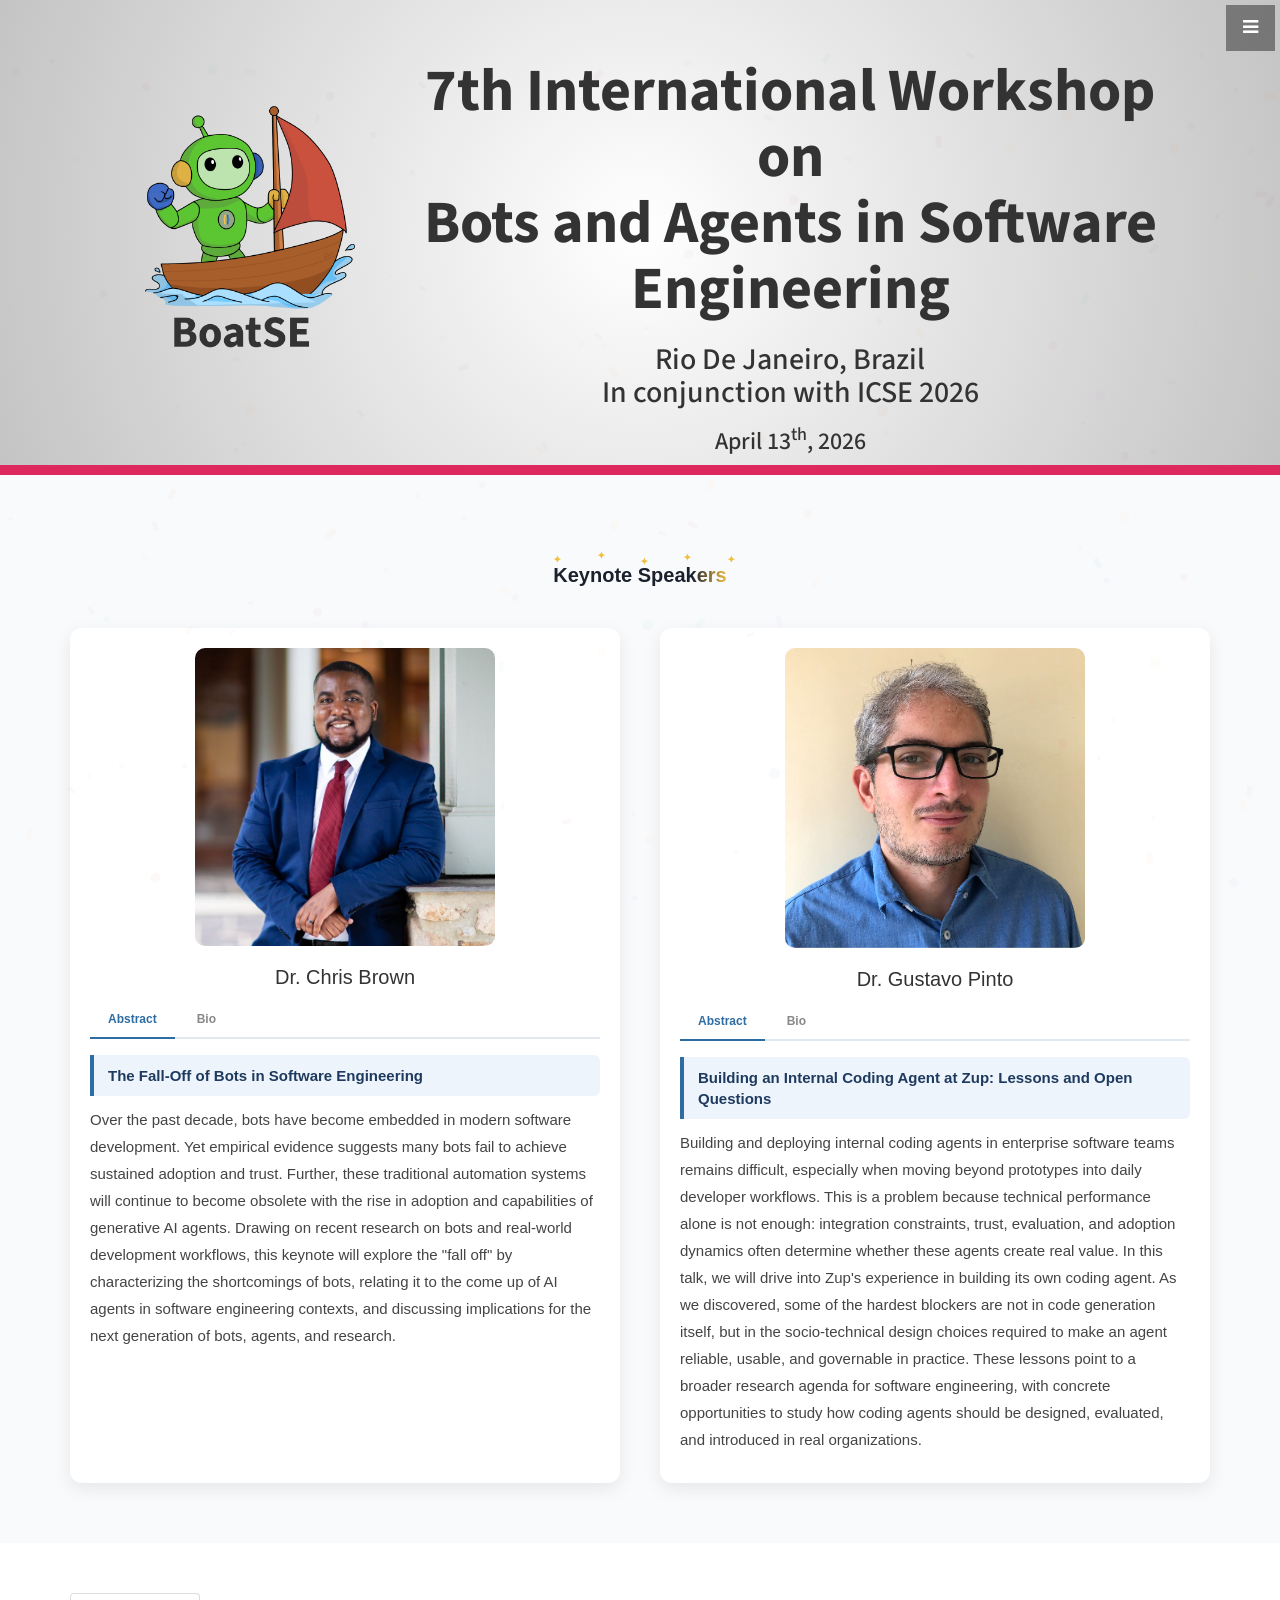
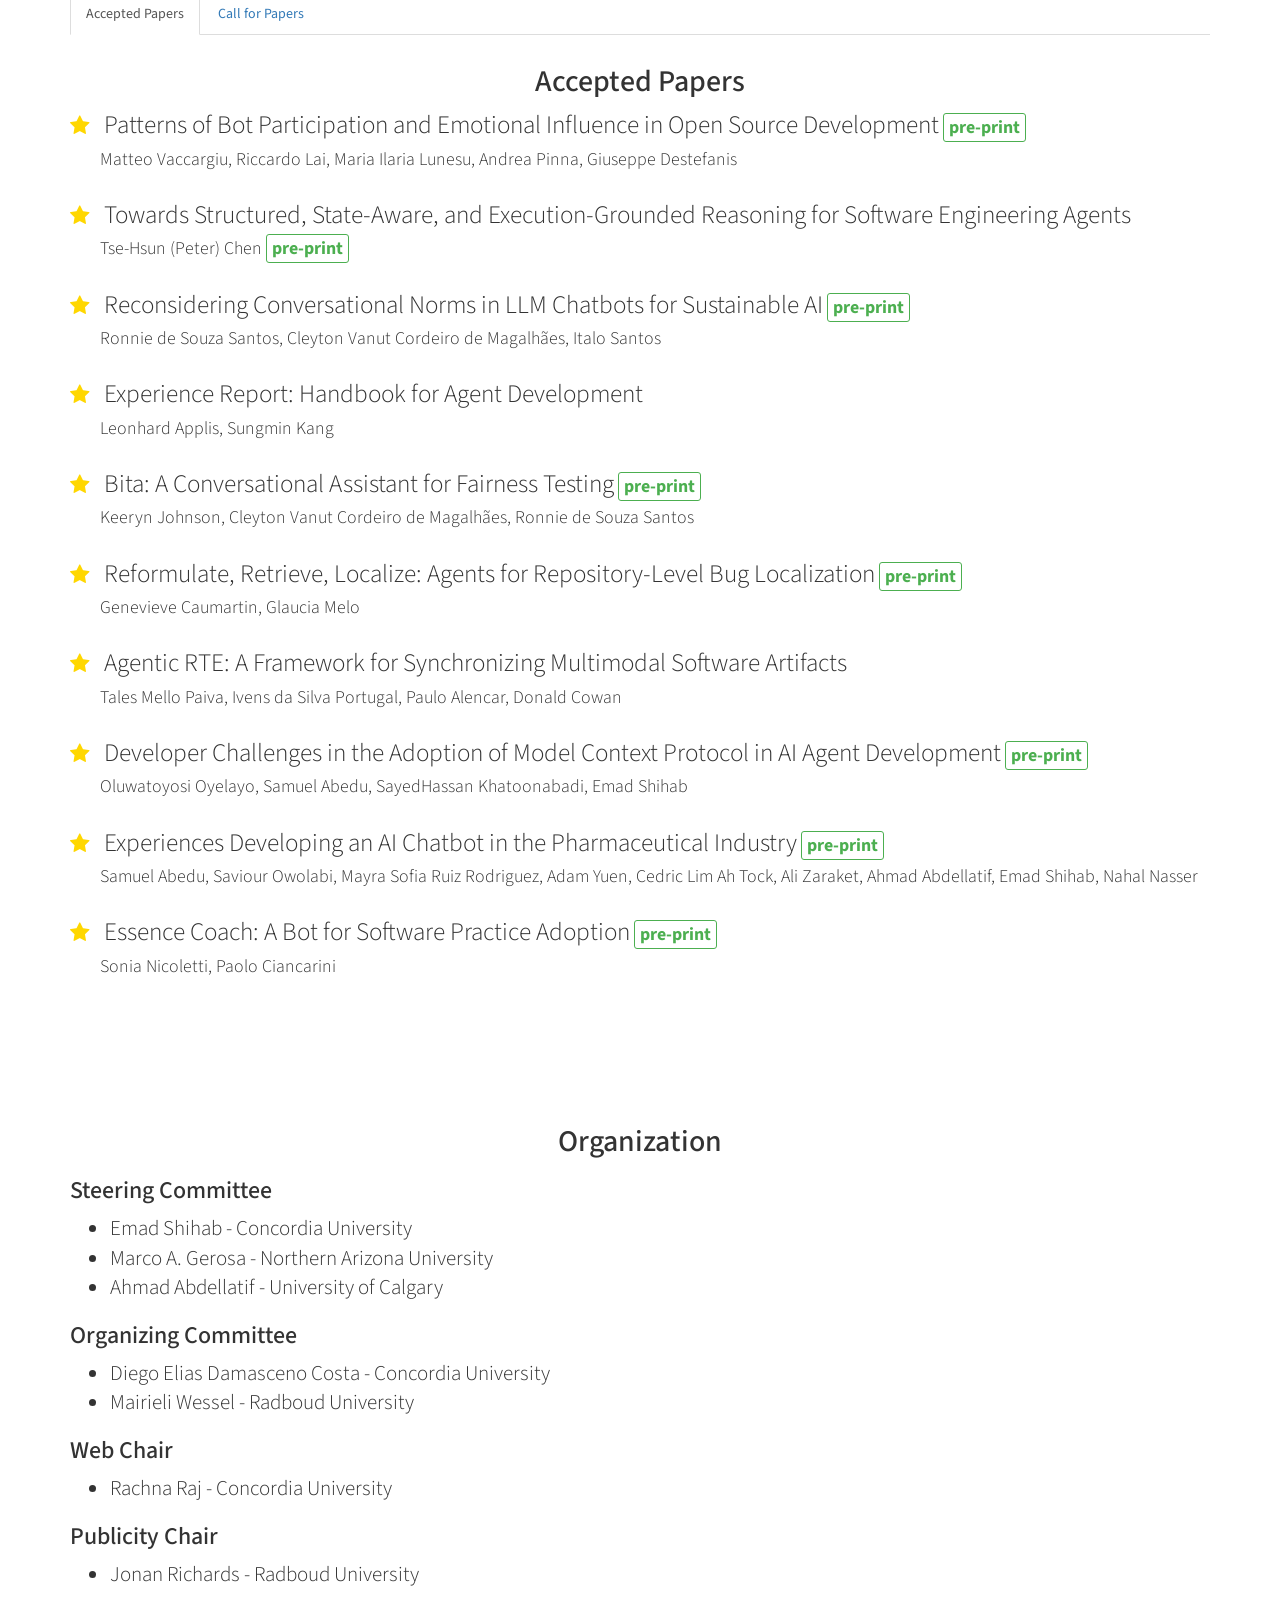
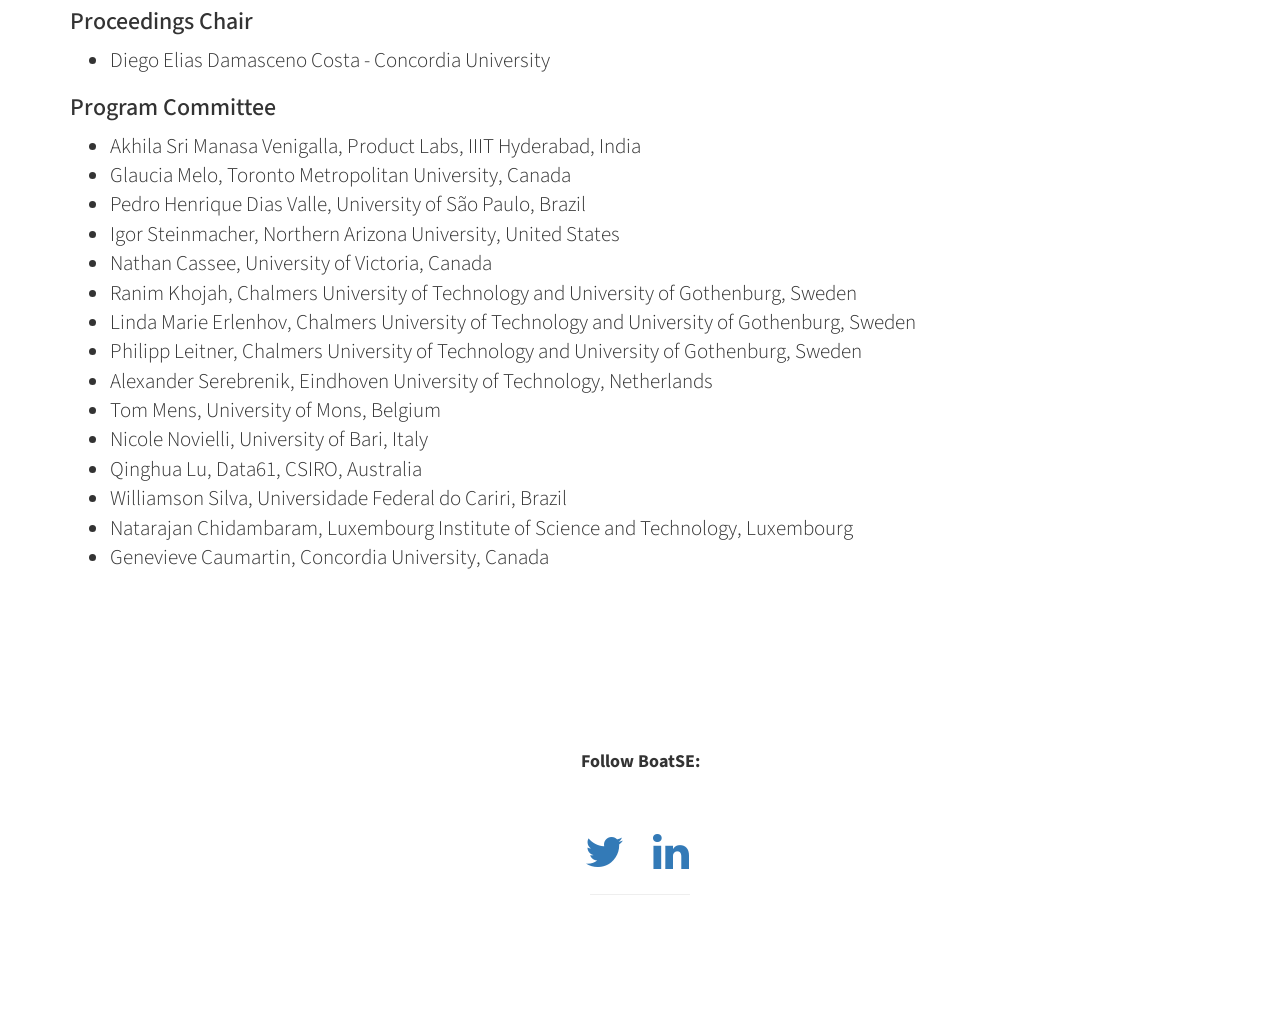
==== commit 74ad832c: "fixed font url error on UI" ====
--- a/index.html
+++ b/index.html
@@ -14,7 +14,7 @@
     <link href="css/stylish-portfolio.css" rel="stylesheet">
     <link href="font-awesome/css/font-awesome.min.css" rel="stylesheet" type="text/css">
     <link rel="stylesheet" href="css/keynotes.css">
-    <link href="http://fonts.googleapis.com/css?family=Source+Sans+Pro:300,400,700,300italic,400italic,700italic"
+    <link href="https://fonts.googleapis.com/css?family=Source+Sans+Pro:300,400,700,300italic,400italic,700italic"
         rel="stylesheet" type="text/css">
 </head>
 
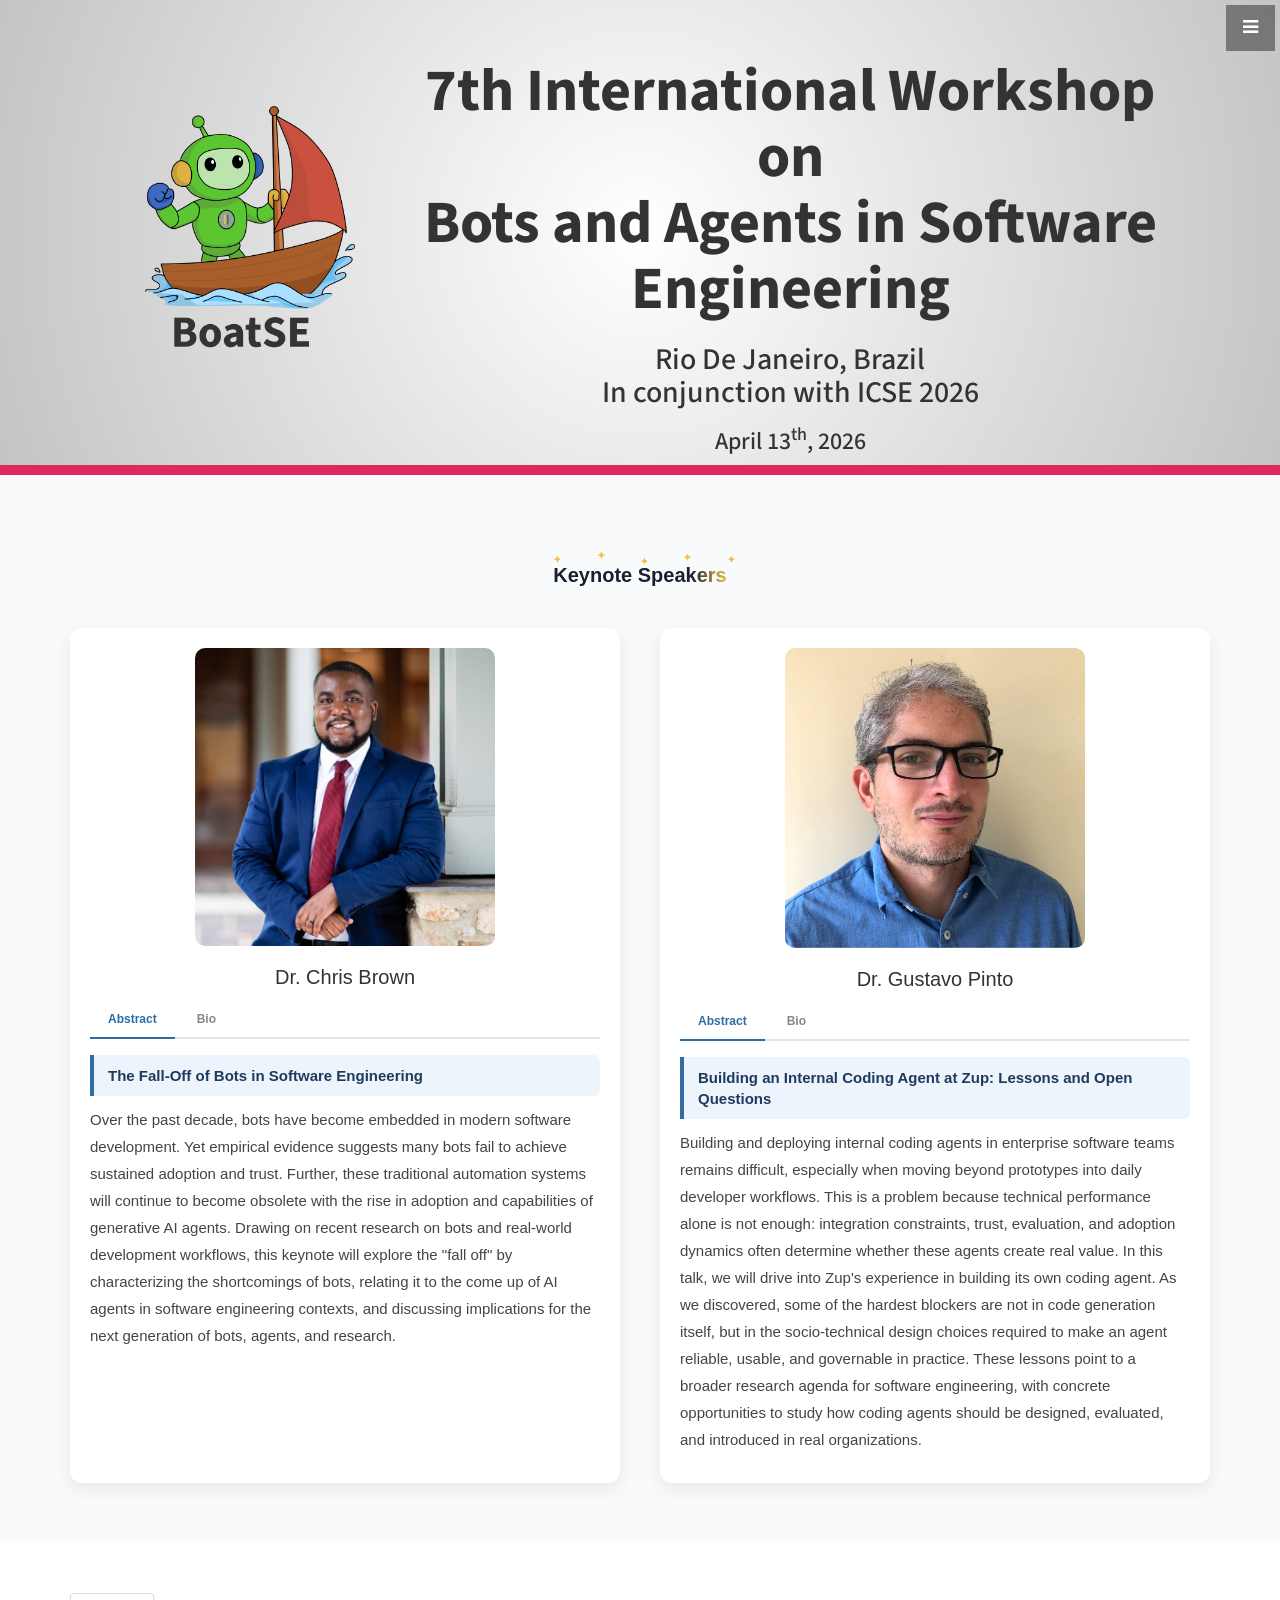
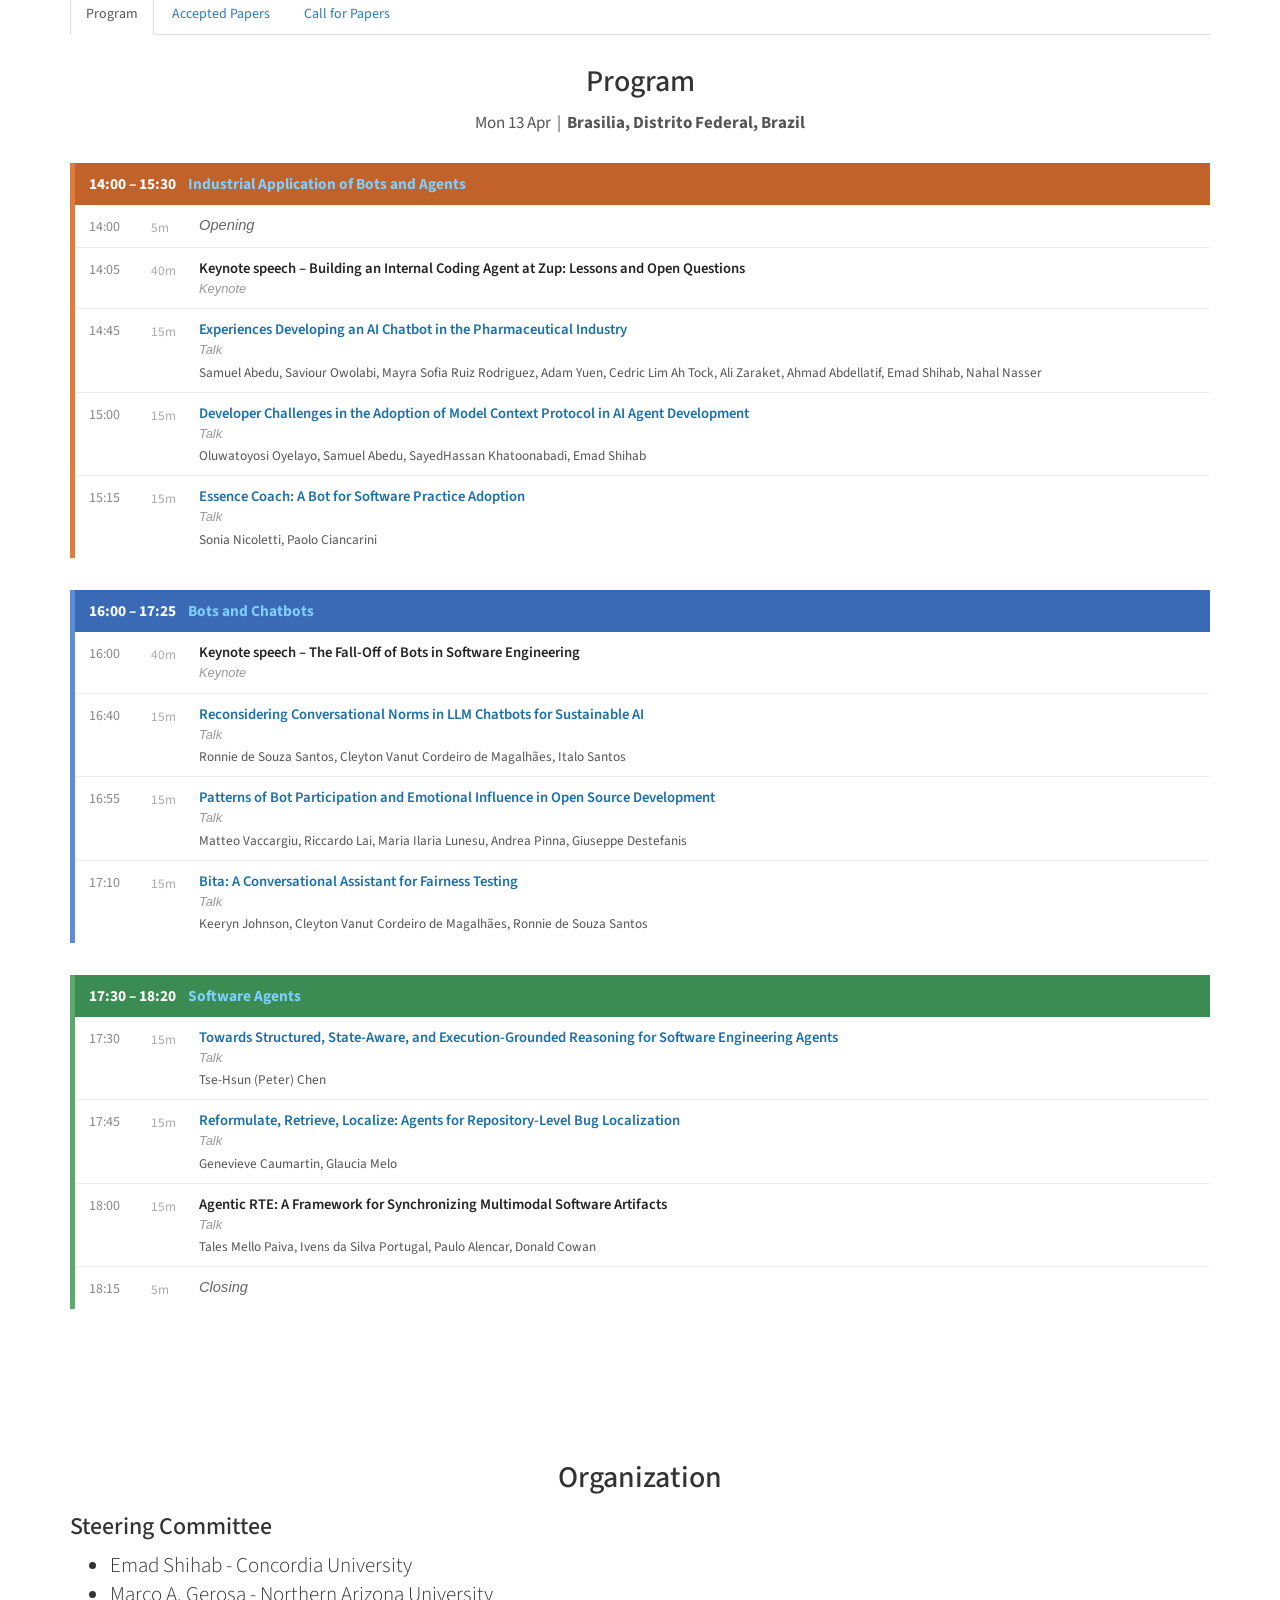
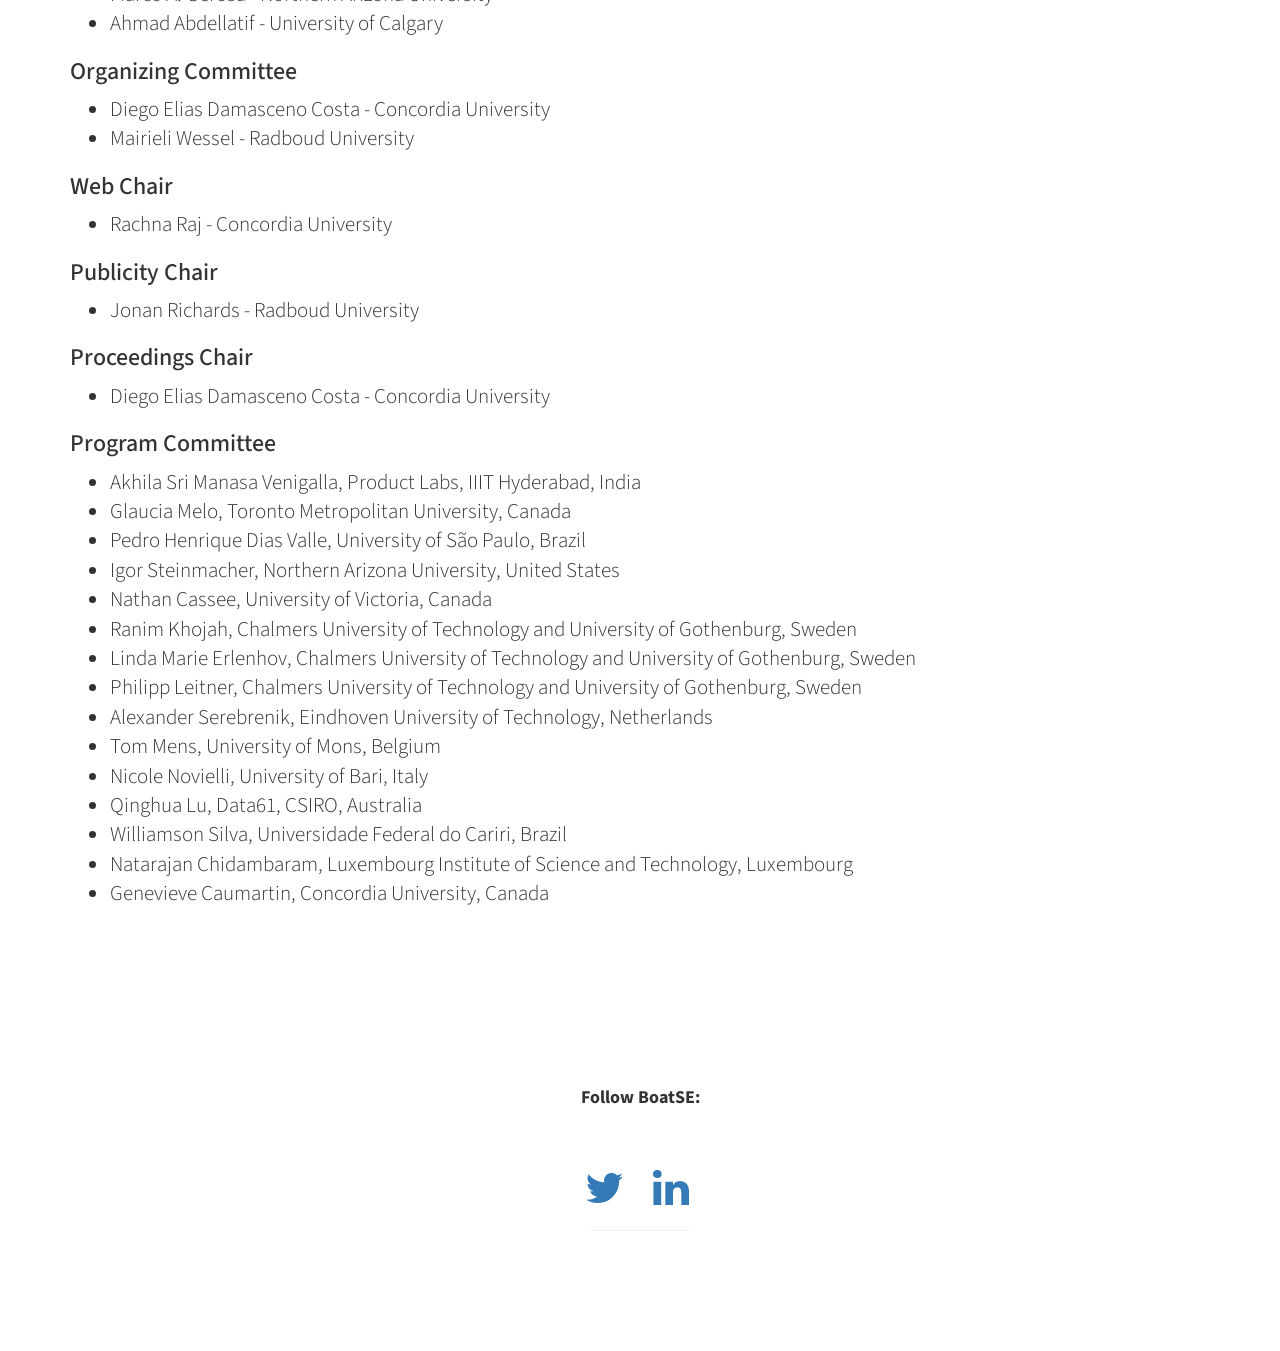
==== commit 98b26ce3: "added boatse programs to the website" ====
--- a/index.html
+++ b/index.html
@@ -221,131 +221,382 @@
 
 
     <section id="papers-section" class="about">
-    <div class="container">
-        <div class="row">
-            <div class="col-lg-12">
-
-                <!-- Tab Navigation -->
-                <ul class="nav nav-tabs" role="tablist" style="margin-bottom: 30px;">
-                    <li role="presentation" class="active">
-                        <a href="javascript:void(0)" aria-controls="accepted-papers" role="tab"
-                            onclick="switchTab(event, 'accepted-papers')">Accepted Papers</a>
-                    </li>
-                    <li role="presentation">
-                        <a href="javascript:void(0)" aria-controls="call-for-papers" role="tab"
-                            onclick="switchTab(event, 'call-for-papers')">Call for Papers</a>
-                    </li>
-                </ul>
-
-                <!-- Tab Content -->
-                <div class="tab-content">
-
-                    <!-- Accepted Papers Tab -->
-                    <div role="tabpanel" class="tab-pane in active" id="accepted-papers">
-                        <h2 class="text-center">Accepted Papers</h2>
-                        <ul class="lead" style="list-style: none; padding-left: 0;">
-                            <li style="margin-bottom: 25px;">
-                                <i class="fa fa-star" style="color: #ffd700; margin-right: 10px;"></i>
-                                <span style="font-size: 1.2em;">Patterns of Bot Participation and Emotional Influence in Open Source Development</span>
-                                <a href="https://www.arxiv.org/pdf/2601.11138" target="_blank" style="font-size: 0.85em; color: #4CAF50; text-decoration: none; border: 1px solid #4CAF50; padding: 1px 5px; border-radius: 3px;"><b>pre-print</b></a><br>
-                                <small style="margin-left: 30px;">Matteo Vaccargiu, Riccardo Lai, Maria Ilaria Lunesu, Andrea Pinna, Giuseppe Destefanis</small>
-                            </li>
-                            <li style="margin-bottom: 25px;">
-                                <i class="fa fa-star" style="color: #ffd700; margin-right: 10px;"></i>
-                                <span style="font-size: 1.2em;">Towards Structured, State-Aware, and Execution-Grounded Reasoning for Software Engineering Agents</span><br>
-                                <small style="margin-left: 30px;">Tse-Hsun (Peter) Chen</small>
-                                <a href="https://www.arxiv.org/pdf/2602.04640" target="_blank" style="font-size: 0.85em; color: #4CAF50; text-decoration: none; border: 1px solid #4CAF50; padding: 1px 5px; border-radius: 3px;"><b>pre-print</b></a>
-                            </li>
-                            <li style="margin-bottom: 25px;">
-                                <i class="fa fa-star" style="color: #ffd700; margin-right: 10px;"></i>
-                                <span style="font-size: 1.2em;">Reconsidering Conversational Norms in LLM Chatbots for Sustainable AI</span>
-                                <a href="https://arxiv.org/pdf/2512.14673" target="_blank" style="font-size: 0.85em; color: #4CAF50; text-decoration: none; border: 1px solid #4CAF50; padding: 1px 5px; border-radius: 3px;"><b>pre-print</b></a><br>
-                                <small style="margin-left: 30px;">Ronnie de Souza Santos, Cleyton Vanut Cordeiro de Magalh&atilde;es, Italo Santos</small>
-                            </li>
-                            <li style="margin-bottom: 25px;">
-                                <i class="fa fa-star" style="color: #ffd700; margin-right: 10px;"></i>
-                                <span style="font-size: 1.2em;">Experience Report: Handbook for Agent Development</span><br>
-                                <small style="margin-left: 30px;">Leonhard Applis, Sungmin Kang</small>
-                            </li>
-                            <li style="margin-bottom: 25px;">
-                                <i class="fa fa-star" style="color: #ffd700; margin-right: 10px;"></i>
-                                <span style="font-size: 1.2em;">Bita: A Conversational Assistant for Fairness Testing</span>
-                                <a href="https://arxiv.org/pdf/2512.05428" target="_blank" style="font-size: 0.85em; color: #4CAF50; text-decoration: none; border: 1px solid #4CAF50; padding: 1px 5px; border-radius: 3px;"><b>pre-print</b></a><br>
-                                <small style="margin-left: 30px;">Keeryn Johnson, Cleyton Vanut Cordeiro de Magalh&atilde;es, Ronnie de Souza Santos</small>
-                            </li>
-                            <li style="margin-bottom: 25px;">
-                                <i class="fa fa-star" style="color: #ffd700; margin-right: 10px;"></i>
-                                <span style="font-size: 1.2em;">Reformulate, Retrieve, Localize: Agents for Repository-Level Bug Localization</span>
-                                <a href="https://www.arxiv.org/pdf/2512.07022" target="_blank" style="font-size: 0.85em; color: #4CAF50; text-decoration: none; border: 1px solid #4CAF50; padding: 1px 5px; border-radius: 3px;"><b>pre-print</b></a><br>
-                                <small style="margin-left: 30px;">Genevieve Caumartin, Glaucia Melo</small>
-                            </li>
-                            <li style="margin-bottom: 25px;">
-                                <i class="fa fa-star" style="color: #ffd700; margin-right: 10px;"></i>
-                                <span style="font-size: 1.2em;">Agentic RTE: A Framework for Synchronizing Multimodal Software Artifacts</span><br>
-                                <small style="margin-left: 30px;">Tales Mello Paiva, Ivens da Silva Portugal, Paulo Alencar, Donald Cowan</small>
-                            </li>
-                            <li style="margin-bottom: 25px;">
-                                <i class="fa fa-star" style="color: #ffd700; margin-right: 10px;"></i>
-                                <span style="font-size: 1.2em;">Developer Challenges in the Adoption of Model Context Protocol in AI Agent Development</span>
-                                <a href="https://das.encs.concordia.ca/pdf/oyelayo_BoatSE2026.pdf" target="_blank" style="font-size: 0.85em; color: #4CAF50; text-decoration: none; border: 1px solid #4CAF50; padding: 1px 5px; border-radius: 3px;"><b>pre-print</b></a><br>
-                                <small style="margin-left: 30px;">Oluwatoyosi Oyelayo, Samuel Abedu, SayedHassan Khatoonabadi, Emad Shihab</small>
-                            </li>
-                            <li style="margin-bottom: 25px;">
-                                <i class="fa fa-star" style="color: #ffd700; margin-right: 10px;"></i>
-                                <span style="font-size: 1.2em;">Experiences Developing an AI Chatbot in the Pharmaceutical Industry</span>
-                                <a href="https://das.encs.concordia.ca/pdf/abedu_BoatSE2026.pdf" target="_blank" style="font-size: 0.85em; color: #4CAF50; text-decoration: none; border: 1px solid #4CAF50; padding: 1px 5px; border-radius: 3px;"><b>pre-print</b></a><br>
-                                <small style="margin-left: 30px;">Samuel Abedu, Saviour Owolabi, Mayra Sofia Ruiz Rodriguez, Adam Yuen, Cedric Lim Ah Tock, Ali Zaraket, Ahmad Abdellatif, Emad Shihab, Nahal Nasser</small>
-                            </li>
-                            <li style="margin-bottom: 25px;">
-                                <i class="fa fa-star" style="color: #ffd700; margin-right: 10px;"></i>
-                                <span style="font-size: 1.2em;">Essence Coach: A Bot for Software Practice Adoption</span>
-                                <a href="https://www.arxiv.org/pdf/2508.16445" target="_blank" style="font-size: 0.85em; color: #4CAF50; text-decoration: none; border: 1px solid #4CAF50; padding: 1px 5px; border-radius: 3px;"><b>pre-print</b></a><br>
-                                <small style="margin-left: 30px;">Sonia Nicoletti, Paolo Ciancarini</small>
-                            </li>
-                        </ul>
-                    </div><!-- ✅ closes #accepted-papers -->
-
-                    <!-- Call for Papers Tab -->
-                    <div role="tabpanel" class="tab-pane" id="call-for-papers">
-                        <h2 class="text-center">Call for Papers<br>International Workshop on Bots and Agents in Software Engineering<br>(BoatSE)</h2>
-                        <p class="lead" style="text-align: justify;">
-                            Bots (short for software robots) are software applications that perform often repetitive or simple tasks. In particular, social and chat bots interacting with humans are a recent research topic. Similarly, bots can be used to automate many tasks that are performed by software practitioners and teams in their day-to-day work. Recent work argue that bots can save developers' time and significantly increase productivity. Therefore, the goal of this one-day workshop is to bring together software engineering researchers and practitioners to discuss the opportunities and challenges of bots in software engineering. We solicit <b>6-page work in progress papers, position papers, and experience reports.</b> Work in progress papers are expected to describe new research results and make contributions to the body knowledge in the area. Position papers are expected to discuss controversial issues in the field, or describe interesting or thought provoking ideas that are not yet fully developed. Experience reports are expected to describe experiences with (amongst other things) the development, deployment, and maintenance of bot-based systems in the software engineering domain. We have also included <b>5-page extended abstract publications</b> free of APC charges that will appear as extended abstracts in the proceedings. All submissions will be reviewed by at least three program committee members. Accepted submissions will be invited to give a talk to present their findings.
-                        </p>
-                        <ul class="lead">
-                            <li>Using bots and agents to derive software requirements and documentation</li>
-                            <li>Using bots and agents in the context of the reliability, quality, safety, security, privacy, and trustworthiness of software systems</li>
-                            <li>Using bots and agents to support software continuous integration, deployment, and delivery</li>
-                            <li>Using bots and agents to enhance and support software testing &amp; maintenance</li>
-                            <li>Supporting and answering developer questions using bots</li>
-                            <li>Issues related to the use of, or research on, SE bots and agents (e.g., privacy, ethical, human-computer interaction)</li>
-                            <li>Practical experiences in developing bots</li>
-                            <li>Experiences on using bot frameworks in software systems</li>
-                        </ul>
-
-                        <h2 class="text-center">Important Dates</h2>
-                        <p class="lead">All deadlines are firm at the Anywhere on Earth (AoE):</p>
-                        <ul class="lead">
-                            <li>Submission Deadline: 27 October 2025</li>
-                            <li>Acceptance Notification: 24 November 2025</li>
-                            <li>Camera Ready: 26 January 2026</li>
-                        </ul>
-
-                        <h2 class="text-center">How to Submit (adapted from ICSE)</h2>
-                        <p class="lead" style="text-align: justify;">
-                            Submissions should be made via <a href="https://icse2026-boatse.hotcrp.com">HotCRP</a> by the submission deadline.<br><br>
-                            All submissions must be in PDF format and conform, at the time of submission, to the official ACM Primary Article Template, which can be obtained from the <a href="https://www.acm.org/publications/proceedings-template">ACM Proceedings Template page</a>.
-                            LaTeX users should use the <code>sigconf</code> option and the <code>review</code> option to produce line numbers for reviewer reference. The following LaTeX code should be placed at the start of the document:<br><br>
-                            <span style="color:crimson">\documentclass[sigconf,review]{acmart}</span><br><br>
-                            Submissions must not exceed 6 pages, including all text, figures, tables, and appendices; one additional page containing only references is permitted.<br><br>
-                            By submitting to BoatSE 2026, authors acknowledge awareness and agreement with the <a href="https://www.acm.org/publications/policies/plagiarism">ACM Policy and Procedures on Plagiarism</a> and the <a href="https://www.ieee.org/publications/rights/plagiarism/id-plagiarism.html">IEEE Plagiarism FAQ</a>.
-                        </p>
-                    </div><!-- ✅ closes #call-for-papers -->
-
-                </div><!-- ✅ closes .tab-content -->
-            </div><!-- ✅ closes .col-lg-12 -->
-        </div><!-- ✅ closes .row -->
-    </div><!-- ✅ closes .container -->
-</section><!-- ✅ closes #papers-section -->
+        <div class="container">
+            <div class="row">
+                <div class="col-lg-12">
+
+                    <!-- Tab Navigation -->
+                    <ul class="nav nav-tabs" role="tablist" style="margin-bottom: 30px;">
+                        <li role="presentation" class="active">
+                            <a href="javascript:void(0)" aria-controls="program" role="tab"
+                                onclick="switchTab(event, 'program')">Program</a>
+                        </li>
+                        <li role="presentation">
+                            <a href="javascript:void(0)" aria-controls="accepted-papers" role="tab"
+                                onclick="switchTab(event, 'accepted-papers')">Accepted Papers</a>
+                        </li>
+                        <li role="presentation">
+                            <a href="javascript:void(0)" aria-controls="call-for-papers" role="tab"
+                                onclick="switchTab(event, 'call-for-papers')">Call for Papers</a>
+                        </li>
+                    </ul>
+
+                    <!-- Tab Content -->
+                    <div class="tab-content">
+
+                        <!-- Programs Tab -->
+                        <div role="tabpanel" class="tab-pane in active" id="program">
+                            <h2 class="text-center">Program</h2>
+                            <p class="text-center" style="color:#555; margin-bottom: 24px;">
+                                Mon 13 Apr &nbsp;|&nbsp; <strong>Brasilia, Distrito Federal, Brazil</strong>
+                            </p>
+
+                            <!-- SESSION 1: Industrial Application of Bots and Agents -->
+                            <div class="program-session program-session--industrial">
+                                <div class="program-session__header">
+                                    14:00 &ndash; 15:30 &nbsp;<span>Industrial Application of Bots and Agents</span>
+                                </div>
+
+                                <div class="program-item">
+                                    <div class="program-item__time">14:00</div>
+                                    <div class="program-item__dur">5m</div>
+                                    <div class="program-item__body">
+                                        <div class="program-item__title program-item__title--special">Opening</div>
+                                    </div>
+                                </div>
+
+                                <div class="program-item">
+                                    <div class="program-item__time">14:05</div>
+                                    <div class="program-item__dur">40m</div>
+                                    <div class="program-item__body">
+                                        <div class="program-item__title">Keynote speech &ndash; Building an Internal Coding
+                                            Agent at Zup: Lessons and Open Questions</div>
+                                        <div class="program-item__type">Keynote</div>
+                                    </div>
+                                </div>
+
+                                <div class="program-item">
+                                    <div class="program-item__time">14:45</div>
+                                    <div class="program-item__dur">15m</div>
+                                    <div class="program-item__body">
+                                        <div class="program-item__title">
+                                            <a href="https://das.encs.concordia.ca/pdf/abedu_BoatSE2026.pdf"
+                                                target="_blank">Experiences Developing an AI Chatbot in the
+                                                Pharmaceutical Industry</a>
+                                        </div>
+                                        <div class="program-item__type">Talk</div>
+                                        <div class="program-item__authors">Samuel Abedu, Saviour Owolabi, Mayra Sofia
+                                            Ruiz Rodriguez, Adam Yuen, Cedric Lim Ah Tock, Ali Zaraket, Ahmad
+                                            Abdellatif, Emad Shihab, Nahal Nasser</div>
+                                    </div>
+                                </div>
+
+                                <div class="program-item">
+                                    <div class="program-item__time">15:00</div>
+                                    <div class="program-item__dur">15m</div>
+                                    <div class="program-item__body">
+                                        <div class="program-item__title">
+                                            <a href="https://das.encs.concordia.ca/pdf/oyelayo_BoatSE2026.pdf"
+                                                target="_blank">Developer Challenges in the Adoption of Model Context
+                                                Protocol in AI Agent Development</a>
+                                        </div>
+                                        <div class="program-item__type">Talk</div>
+                                        <div class="program-item__authors">Oluwatoyosi Oyelayo, Samuel Abedu,
+                                            SayedHassan Khatoonabadi, Emad Shihab</div>
+                                    </div>
+                                </div>
+
+                                <div class="program-item">
+                                    <div class="program-item__time">15:15</div>
+                                    <div class="program-item__dur">15m</div>
+                                    <div class="program-item__body">
+                                        <div class="program-item__title">
+                                            <a href="https://www.arxiv.org/pdf/2508.16445" target="_blank">Essence
+                                                Coach: A Bot for Software Practice Adoption</a>
+                                        </div>
+                                        <div class="program-item__type">Talk</div>
+                                        <div class="program-item__authors">Sonia Nicoletti, Paolo Ciancarini</div>
+                                    </div>
+                                </div>
+                            </div>
+
+                            <!-- SESSION 2: Bots and Chatbots -->
+                            <div class="program-session program-session--bots">
+                                <div class="program-session__header">
+                                    16:00 &ndash; 17:25 &nbsp;<span>Bots and Chatbots</span>
+                                </div>
+
+                                <div class="program-item">
+                                    <div class="program-item__time">16:00</div>
+                                    <div class="program-item__dur">40m</div>
+                                    <div class="program-item__body">
+                                        <div class="program-item__title">Keynote speech &ndash; The Fall-Off of Bots in
+                                            Software Engineering</div>
+                                        <div class="program-item__type">Keynote</div>
+                                    </div>
+                                </div>
+
+                                <div class="program-item">
+                                    <div class="program-item__time">16:40</div>
+                                    <div class="program-item__dur">15m</div>
+                                    <div class="program-item__body">
+                                        <div class="program-item__title">
+                                            <a href="https://arxiv.org/pdf/2512.14673" target="_blank">Reconsidering
+                                                Conversational Norms in LLM Chatbots for Sustainable AI</a>
+                                        </div>
+                                        <div class="program-item__type">Talk</div>
+                                        <div class="program-item__authors">Ronnie de Souza Santos, Cleyton Vanut
+                                            Cordeiro de Magalh&atilde;es, Italo Santos</div>
+                                    </div>
+                                </div>
+
+                                <div class="program-item">
+                                    <div class="program-item__time">16:55</div>
+                                    <div class="program-item__dur">15m</div>
+                                    <div class="program-item__body">
+                                        <div class="program-item__title">
+                                            <a href="https://www.arxiv.org/pdf/2601.11138" target="_blank">Patterns of
+                                                Bot Participation and Emotional Influence in Open Source Development</a>
+                                        </div>
+                                        <div class="program-item__type">Talk</div>
+                                        <div class="program-item__authors">Matteo Vaccargiu, Riccardo Lai, Maria Ilaria
+                                            Lunesu, Andrea Pinna, Giuseppe Destefanis</div>
+                                    </div>
+                                </div>
+
+                                <div class="program-item">
+                                    <div class="program-item__time">17:10</div>
+                                    <div class="program-item__dur">15m</div>
+                                    <div class="program-item__body">
+                                        <div class="program-item__title">
+                                            <a href="https://arxiv.org/pdf/2512.05428" target="_blank">Bita: A
+                                                Conversational Assistant for Fairness Testing</a>
+                                        </div>
+                                        <div class="program-item__type">Talk</div>
+                                        <div class="program-item__authors">Keeryn Johnson, Cleyton Vanut Cordeiro de
+                                            Magalh&atilde;es, Ronnie de Souza Santos</div>
+                                    </div>
+                                </div>
+                            </div>
+
+                            <!-- SESSION 3: Software Agents -->
+                            <div class="program-session program-session--agents">
+                                <div class="program-session__header">
+                                    17:30 &ndash; 18:20 &nbsp;<span>Software Agents</span>
+                                </div>
+
+                                <div class="program-item">
+                                    <div class="program-item__time">17:30</div>
+                                    <div class="program-item__dur">15m</div>
+                                    <div class="program-item__body">
+                                        <div class="program-item__title">
+                                            <a href="https://www.arxiv.org/pdf/2602.04640" target="_blank">Towards
+                                                Structured, State-Aware, and Execution-Grounded Reasoning for Software
+                                                Engineering Agents</a>
+                                        </div>
+                                        <div class="program-item__type">Talk</div>
+                                        <div class="program-item__authors">Tse-Hsun (Peter) Chen</div>
+                                    </div>
+                                </div>
+
+                                <div class="program-item">
+                                    <div class="program-item__time">17:45</div>
+                                    <div class="program-item__dur">15m</div>
+                                    <div class="program-item__body">
+                                        <div class="program-item__title">
+                                            <a href="https://www.arxiv.org/pdf/2512.07022" target="_blank">Reformulate,
+                                                Retrieve, Localize: Agents for Repository-Level Bug Localization</a>
+                                        </div>
+                                        <div class="program-item__type">Talk</div>
+                                        <div class="program-item__authors">Genevieve Caumartin, Glaucia Melo</div>
+                                    </div>
+                                </div>
+
+                                <div class="program-item">
+                                    <div class="program-item__time">18:00</div>
+                                    <div class="program-item__dur">15m</div>
+                                    <div class="program-item__body">
+                                        <div class="program-item__title">Agentic RTE: A Framework for Synchronizing
+                                            Multimodal Software Artifacts</div>
+                                        <div class="program-item__type">Talk</div>
+                                        <div class="program-item__authors">Tales Mello Paiva, Ivens da Silva Portugal,
+                                            Paulo Alencar, Donald Cowan</div>
+                                    </div>
+                                </div>
+
+                                <div class="program-item">
+                                    <div class="program-item__time">18:15</div>
+                                    <div class="program-item__dur">5m</div>
+                                    <div class="program-item__body">
+                                        <div class="program-item__title program-item__title--special">Closing</div>
+                                    </div>
+                                </div>
+                            </div>
+                        </div><!-- closes #program tab -->
+
+                        <!-- Accepted Papers Tab -->
+                        <div role="tabpanel" class="tab-pane" id="accepted-papers">
+                            <h2 class="text-center">Accepted Papers</h2>
+                            <ul class="lead" style="list-style: none; padding-left: 0;">
+                                <li style="margin-bottom: 25px;">
+                                    <i class="fa fa-star" style="color: #ffd700; margin-right: 10px;"></i>
+                                    <span style="font-size: 1.2em;">Patterns of Bot Participation and Emotional
+                                        Influence in Open Source Development</span>
+                                    <a href="https://www.arxiv.org/pdf/2601.11138" target="_blank"
+                                        style="font-size: 0.85em; color: #4CAF50; text-decoration: none; border: 1px solid #4CAF50; padding: 1px 5px; border-radius: 3px;"><b>pre-print</b></a><br>
+                                    <small style="margin-left: 30px;">Matteo Vaccargiu, Riccardo Lai, Maria Ilaria
+                                        Lunesu, Andrea Pinna, Giuseppe Destefanis</small>
+                                </li>
+                                <li style="margin-bottom: 25px;">
+                                    <i class="fa fa-star" style="color: #ffd700; margin-right: 10px;"></i>
+                                    <span style="font-size: 1.2em;">Towards Structured, State-Aware, and
+                                        Execution-Grounded Reasoning for Software Engineering Agents</span><br>
+                                    <small style="margin-left: 30px;">Tse-Hsun (Peter) Chen</small>
+                                    <a href="https://www.arxiv.org/pdf/2602.04640" target="_blank"
+                                        style="font-size: 0.85em; color: #4CAF50; text-decoration: none; border: 1px solid #4CAF50; padding: 1px 5px; border-radius: 3px;"><b>pre-print</b></a>
+                                </li>
+                                <li style="margin-bottom: 25px;">
+                                    <i class="fa fa-star" style="color: #ffd700; margin-right: 10px;"></i>
+                                    <span style="font-size: 1.2em;">Reconsidering Conversational Norms in LLM Chatbots
+                                        for Sustainable AI</span>
+                                    <a href="https://arxiv.org/pdf/2512.14673" target="_blank"
+                                        style="font-size: 0.85em; color: #4CAF50; text-decoration: none; border: 1px solid #4CAF50; padding: 1px 5px; border-radius: 3px;"><b>pre-print</b></a><br>
+                                    <small style="margin-left: 30px;">Ronnie de Souza Santos, Cleyton Vanut Cordeiro de
+                                        Magalh&atilde;es, Italo Santos</small>
+                                </li>
+                                <li style="margin-bottom: 25px;">
+                                    <i class="fa fa-star" style="color: #ffd700; margin-right: 10px;"></i>
+                                    <span style="font-size: 1.2em;">Experience Report: Handbook for Agent
+                                        Development</span><br>
+                                    <small style="margin-left: 30px;">Leonhard Applis, Sungmin Kang</small>
+                                </li>
+                                <li style="margin-bottom: 25px;">
+                                    <i class="fa fa-star" style="color: #ffd700; margin-right: 10px;"></i>
+                                    <span style="font-size: 1.2em;">Bita: A Conversational Assistant for Fairness
+                                        Testing</span>
+                                    <a href="https://arxiv.org/pdf/2512.05428" target="_blank"
+                                        style="font-size: 0.85em; color: #4CAF50; text-decoration: none; border: 1px solid #4CAF50; padding: 1px 5px; border-radius: 3px;"><b>pre-print</b></a><br>
+                                    <small style="margin-left: 30px;">Keeryn Johnson, Cleyton Vanut Cordeiro de
+                                        Magalh&atilde;es, Ronnie de Souza Santos</small>
+                                </li>
+                                <li style="margin-bottom: 25px;">
+                                    <i class="fa fa-star" style="color: #ffd700; margin-right: 10px;"></i>
+                                    <span style="font-size: 1.2em;">Reformulate, Retrieve, Localize: Agents for
+                                        Repository-Level Bug Localization</span>
+                                    <a href="https://www.arxiv.org/pdf/2512.07022" target="_blank"
+                                        style="font-size: 0.85em; color: #4CAF50; text-decoration: none; border: 1px solid #4CAF50; padding: 1px 5px; border-radius: 3px;"><b>pre-print</b></a><br>
+                                    <small style="margin-left: 30px;">Genevieve Caumartin, Glaucia Melo</small>
+                                </li>
+                                <li style="margin-bottom: 25px;">
+                                    <i class="fa fa-star" style="color: #ffd700; margin-right: 10px;"></i>
+                                    <span style="font-size: 1.2em;">Agentic RTE: A Framework for Synchronizing
+                                        Multimodal Software Artifacts</span><br>
+                                    <small style="margin-left: 30px;">Tales Mello Paiva, Ivens da Silva Portugal, Paulo
+                                        Alencar, Donald Cowan</small>
+                                </li>
+                                <li style="margin-bottom: 25px;">
+                                    <i class="fa fa-star" style="color: #ffd700; margin-right: 10px;"></i>
+                                    <span style="font-size: 1.2em;">Developer Challenges in the Adoption of Model
+                                        Context Protocol in AI Agent Development</span>
+                                    <a href="https://das.encs.concordia.ca/pdf/oyelayo_BoatSE2026.pdf" target="_blank"
+                                        style="font-size: 0.85em; color: #4CAF50; text-decoration: none; border: 1px solid #4CAF50; padding: 1px 5px; border-radius: 3px;"><b>pre-print</b></a><br>
+                                    <small style="margin-left: 30px;">Oluwatoyosi Oyelayo, Samuel Abedu, SayedHassan
+                                        Khatoonabadi, Emad Shihab</small>
+                                </li>
+                                <li style="margin-bottom: 25px;">
+                                    <i class="fa fa-star" style="color: #ffd700; margin-right: 10px;"></i>
+                                    <span style="font-size: 1.2em;">Experiences Developing an AI Chatbot in the
+                                        Pharmaceutical Industry</span>
+                                    <a href="https://das.encs.concordia.ca/pdf/abedu_BoatSE2026.pdf" target="_blank"
+                                        style="font-size: 0.85em; color: #4CAF50; text-decoration: none; border: 1px solid #4CAF50; padding: 1px 5px; border-radius: 3px;"><b>pre-print</b></a><br>
+                                    <small style="margin-left: 30px;">Samuel Abedu, Saviour Owolabi, Mayra Sofia Ruiz
+                                        Rodriguez, Adam Yuen, Cedric Lim Ah Tock, Ali Zaraket, Ahmad Abdellatif, Emad
+                                        Shihab, Nahal Nasser</small>
+                                </li>
+                                <li style="margin-bottom: 25px;">
+                                    <i class="fa fa-star" style="color: #ffd700; margin-right: 10px;"></i>
+                                    <span style="font-size: 1.2em;">Essence Coach: A Bot for Software Practice
+                                        Adoption</span>
+                                    <a href="https://www.arxiv.org/pdf/2508.16445" target="_blank"
+                                        style="font-size: 0.85em; color: #4CAF50; text-decoration: none; border: 1px solid #4CAF50; padding: 1px 5px; border-radius: 3px;"><b>pre-print</b></a><br>
+                                    <small style="margin-left: 30px;">Sonia Nicoletti, Paolo Ciancarini</small>
+                                </li>
+                            </ul>
+                        </div><!-- closes #accepted-papers -->
+
+                        <!-- Call for Papers Tab -->
+                        <div role="tabpanel" class="tab-pane" id="call-for-papers">
+                            <h2 class="text-center">Call for Papers<br>International Workshop on Bots and Agents in
+                                Software Engineering<br>(BoatSE)</h2>
+                            <p class="lead" style="text-align: justify;">
+                                Bots (short for software robots) are software applications that perform often repetitive
+                                or simple tasks. In particular, social and chat bots interacting with humans are a
+                                recent research topic. Similarly, bots can be used to automate many tasks that are
+                                performed by software practitioners and teams in their day-to-day work. Recent work
+                                argue that bots can save developers' time and significantly increase productivity.
+                                Therefore, the goal of this one-day workshop is to bring together software engineering
+                                researchers and practitioners to discuss the opportunities and challenges of bots in
+                                software engineering. We solicit <b>6-page work in progress papers, position papers, and
+                                    experience reports.</b> Work in progress papers are expected to describe new
+                                research results and make contributions to the body knowledge in the area. Position
+                                papers are expected to discuss controversial issues in the field, or describe
+                                interesting or thought provoking ideas that are not yet fully developed. Experience
+                                reports are expected to describe experiences with (amongst other things) the
+                                development, deployment, and maintenance of bot-based systems in the software
+                                engineering domain. We have also included <b>5-page extended abstract publications</b>
+                                free of APC charges that will appear as extended abstracts in the proceedings. All
+                                submissions will be reviewed by at least three program committee members. Accepted
+                                submissions will be invited to give a talk to present their findings.
+                            </p>
+                            <ul class="lead">
+                                <li>Using bots and agents to derive software requirements and documentation</li>
+                                <li>Using bots and agents in the context of the reliability, quality, safety, security,
+                                    privacy, and trustworthiness of software systems</li>
+                                <li>Using bots and agents to support software continuous integration, deployment, and
+                                    delivery</li>
+                                <li>Using bots and agents to enhance and support software testing &amp; maintenance</li>
+                                <li>Supporting and answering developer questions using bots</li>
+                                <li>Issues related to the use of, or research on, SE bots and agents (e.g., privacy,
+                                    ethical, human-computer interaction)</li>
+                                <li>Practical experiences in developing bots</li>
+                                <li>Experiences on using bot frameworks in software systems</li>
+                            </ul>
+
+                            <h2 class="text-center">Important Dates</h2>
+                            <p class="lead">All deadlines are firm at the Anywhere on Earth (AoE):</p>
+                            <ul class="lead">
+                                <li>Submission Deadline: 27 October 2025</li>
+                                <li>Acceptance Notification: 24 November 2025</li>
+                                <li>Camera Ready: 26 January 2026</li>
+                            </ul>
+
+                            <h2 class="text-center">How to Submit (adapted from ICSE)</h2>
+                            <p class="lead" style="text-align: justify;">
+                                Submissions should be made via <a href="https://icse2026-boatse.hotcrp.com">HotCRP</a>
+                                by the submission deadline.<br><br>
+                                All submissions must be in PDF format and conform, at the time of submission, to the
+                                official ACM Primary Article Template, which can be obtained from the <a
+                                    href="https://www.acm.org/publications/proceedings-template">ACM Proceedings
+                                    Template page</a>.
+                                LaTeX users should use the <code>sigconf</code> option and the <code>review</code>
+                                option to produce line numbers for reviewer reference. The following LaTeX code should
+                                be placed at the start of the document:<br><br>
+                                <span style="color:crimson">\documentclass[sigconf,review]{acmart}</span><br><br>
+                                Submissions must not exceed 6 pages, including all text, figures, tables, and
+                                appendices; one additional page containing only references is permitted.<br><br>
+                                By submitting to BoatSE 2026, authors acknowledge awareness and agreement with the <a
+                                    href="https://www.acm.org/publications/policies/plagiarism">ACM Policy and
+                                    Procedures on Plagiarism</a> and the <a
+                                    href="https://www.ieee.org/publications/rights/plagiarism/id-plagiarism.html">IEEE
+                                    Plagiarism FAQ</a>.
+                            </p>
+                        </div><!--  closes #call-for-papers -->
+
+                    </div><!-- closes .tab-content -->
+                </div><!-- closes .col-lg-12 -->
+            </div><!-- closes .row -->
+        </div><!-- closes .container -->
+    </section><!-- closes #papers-section -->
 
     <section id="organization" class="about">
         <div class="container">
--- a/css/keynotes.css
+++ b/css/keynotes.css
@@ -234,4 +234,64 @@
     display: block !important;
     height: auto !important;
     min-height: 100px;
-}+}
+
+
+
+/* ── Program Schedule ──────────────────────────────────── */
+.program-session {
+    border-left: 5px solid #6c757d;
+    margin-bottom: 32px;
+}
+
+.program-session__header {
+    background: #444;
+    color: #fff;
+    padding: 10px 14px;
+    font-weight: bold;
+    font-size: 1.1em;
+}
+.program-session__header span { color: #7ecfff; margin-left: 6px; }
+
+/* Session colour variants */
+.program-session--industrial { border-left-color: #e07b39; }
+.program-session--industrial .program-session__header { background: #c0622a; }
+
+.program-session--bots { border-left-color: #5b8dd9; }
+.program-session--bots .program-session__header { background: #3a6ab5; }
+
+.program-session--agents { border-left-color: #5aaa6e; }
+.program-session--agents .program-session__header { background: #3a8c52; }
+
+/* Individual items */
+.program-item {
+    display: flex;
+    gap: 12px;
+    padding: 10px 14px;
+    border-bottom: 1px solid #eee;
+}
+.program-item:last-child { border-bottom: none; }
+
+.program-item__time {
+    min-width: 50px;
+    color: #888;
+    font-size: 1em;
+    padding-top: 2px;
+    white-space: nowrap;
+}
+.program-item__dur {
+    min-width: 36px;
+    color: #aaa;
+    font-size: 0.95em;
+    padding-top: 3px;
+    white-space: nowrap;
+}
+.program-item__body { flex: 1; }
+
+.program-item__title { font-weight: 600; font-size: 1.05em; color: #222; }
+.program-item__title a { color: #1a6fa8; text-decoration: none; }
+.program-item__title a:hover { text-decoration: underline; }
+.program-item__title--special { color: #666; font-style: italic; font-weight: normal; }
+
+.program-item__type { font-style: italic; color: #999; font-size: 0.92em; margin-top: 1px; }
+.program-item__authors { font-size: 0.95em; color: #555; margin-top: 3px; }
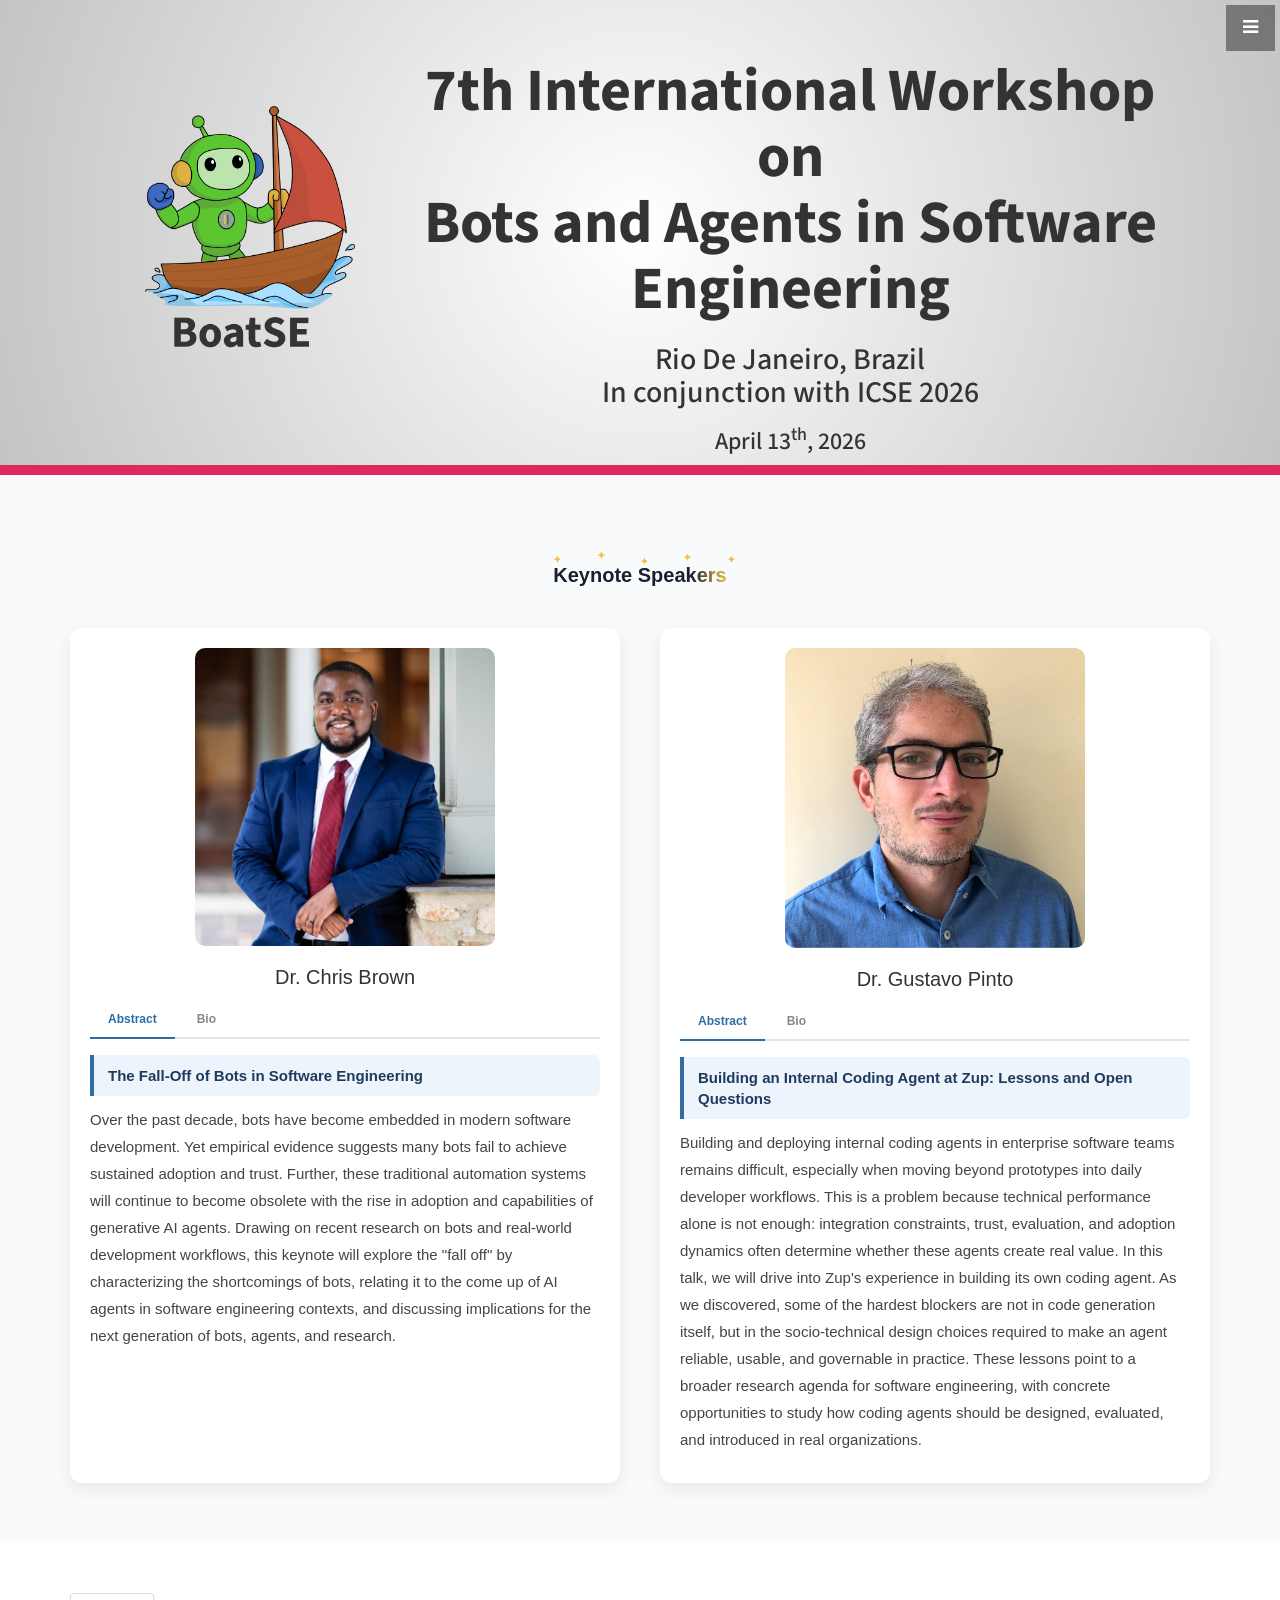
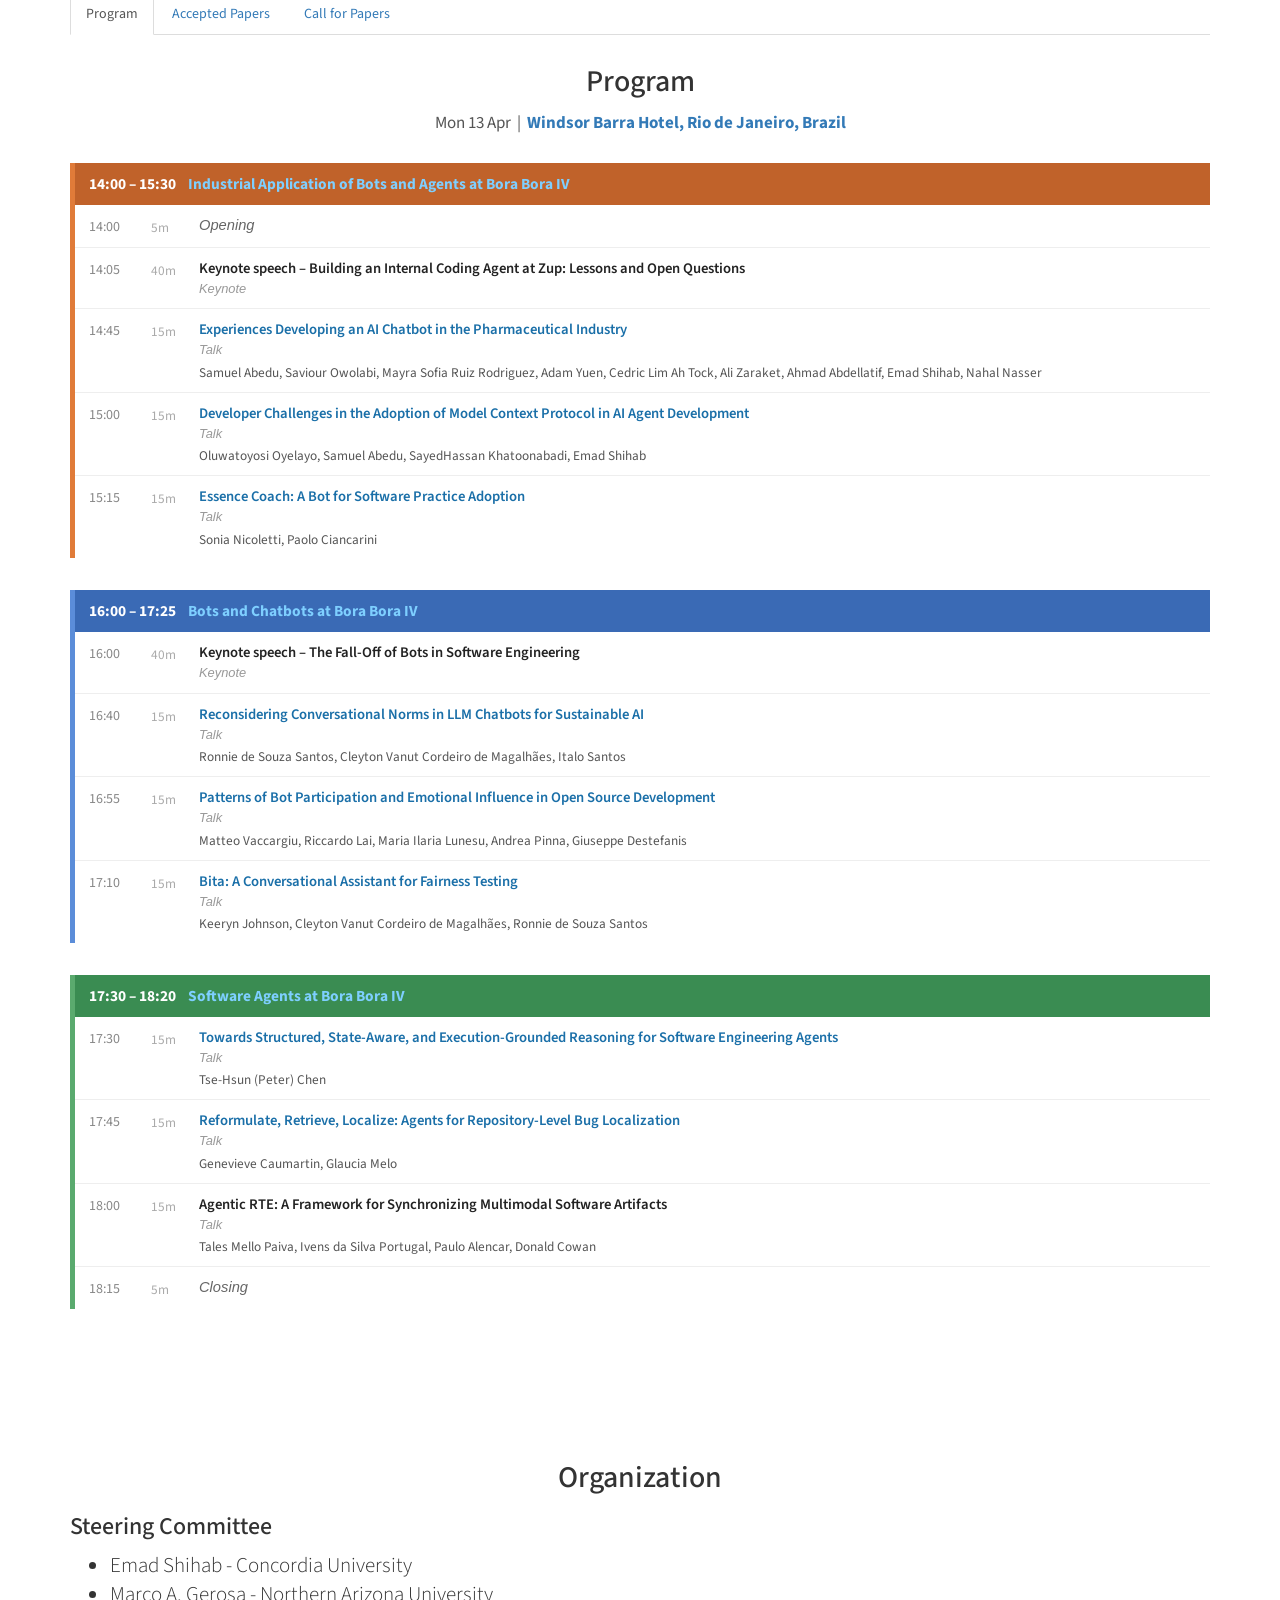
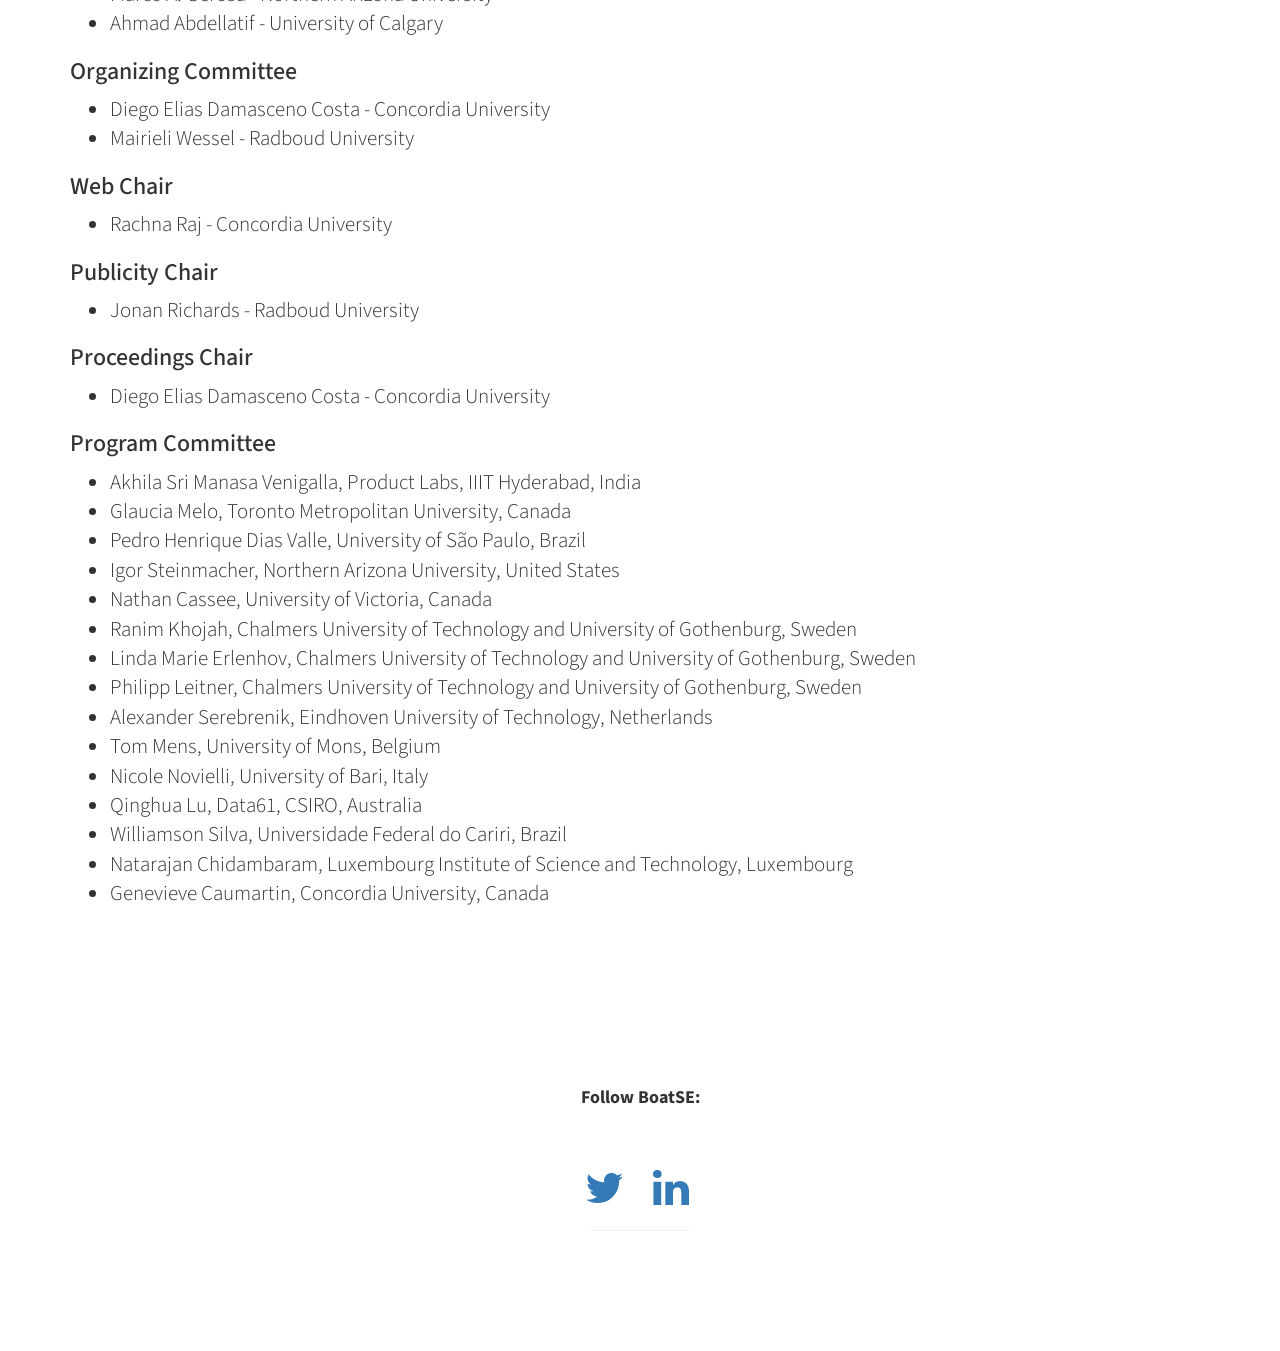
==== commit ccfcce57: "updating addreess" ====
--- a/index.html
+++ b/index.html
@@ -248,13 +248,13 @@
                         <div role="tabpanel" class="tab-pane in active" id="program">
                             <h2 class="text-center">Program</h2>
                             <p class="text-center" style="color:#555; margin-bottom: 24px;">
-                                Mon 13 Apr &nbsp;|&nbsp; <strong>Brasilia, Distrito Federal, Brazil</strong>
+                                Mon 13 Apr &nbsp;|&nbsp; <strong><a href="https://conf.researchr.org/venue/icse-2026/icse-2026-venue">Windsor Barra Hotel, Rio de Janeiro, Brazil</a></strong>
                             </p>
 
                             <!-- SESSION 1: Industrial Application of Bots and Agents -->
                             <div class="program-session program-session--industrial">
                                 <div class="program-session__header">
-                                    14:00 &ndash; 15:30 &nbsp;<span>Industrial Application of Bots and Agents</span>
+                                    14:00 &ndash; 15:30 &nbsp;<span>Industrial Application of Bots and Agents at Bora Bora IV</span>
                                 </div>
 
                                 <div class="program-item">
@@ -323,7 +323,7 @@
                             <!-- SESSION 2: Bots and Chatbots -->
                             <div class="program-session program-session--bots">
                                 <div class="program-session__header">
-                                    16:00 &ndash; 17:25 &nbsp;<span>Bots and Chatbots</span>
+                                    16:00 &ndash; 17:25 &nbsp;<span>Bots and Chatbots at Bora Bora IV</span>
                                 </div>
 
                                 <div class="program-item">
@@ -382,7 +382,7 @@
                             <!-- SESSION 3: Software Agents -->
                             <div class="program-session program-session--agents">
                                 <div class="program-session__header">
-                                    17:30 &ndash; 18:20 &nbsp;<span>Software Agents</span>
+                                    17:30 &ndash; 18:20 &nbsp;<span>Software Agents at Bora Bora IV</span>
                                 </div>
 
                                 <div class="program-item">
